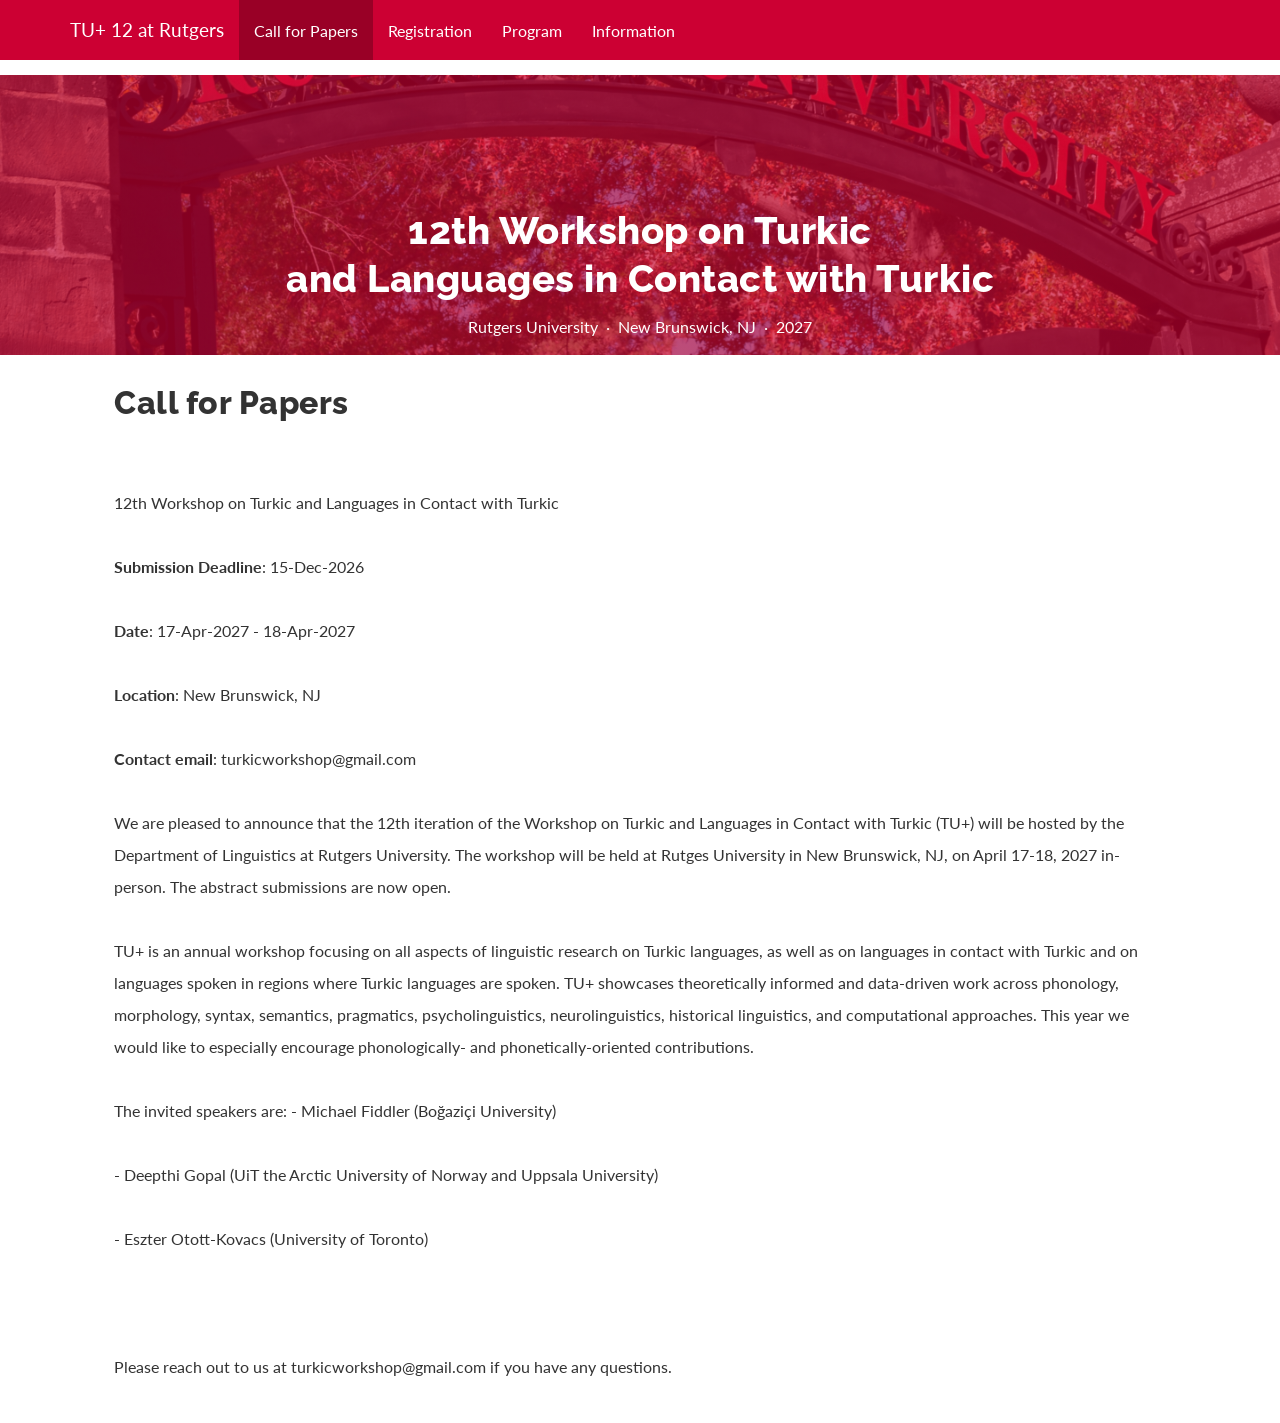
==== callforpapers.html @ c325b75a "Breaks" ====
<!DOCTYPE html>

<html>

<head>

<meta charset="utf-8" />
<meta name="generator" content="pandoc" />
<meta http-equiv="X-UA-Compatible" content="IE=EDGE" />




<title>Call for Papers</title>

<script src="site_libs/header-attrs-2.30/header-attrs.js"></script>
<script src="site_libs/jquery-3.6.0/jquery-3.6.0.min.js"></script>
<meta name="viewport" content="width=device-width, initial-scale=1" />
<link href="site_libs/bootstrap-3.3.5/css/flatly.min.css" rel="stylesheet" />
<script src="site_libs/bootstrap-3.3.5/js/bootstrap.min.js"></script>
<script src="site_libs/bootstrap-3.3.5/shim/html5shiv.min.js"></script>
<script src="site_libs/bootstrap-3.3.5/shim/respond.min.js"></script>
<style>h1 {font-size: 34px;}
       h1.title {font-size: 38px;}
       h2 {font-size: 30px;}
       h3 {font-size: 24px;}
       h4 {font-size: 18px;}
       h5 {font-size: 16px;}
       h6 {font-size: 12px;}
       code {color: inherit; background-color: rgba(0, 0, 0, 0.04);}
       pre:not([class]) { background-color: white }</style>
<script src="site_libs/navigation-1.1/tabsets.js"></script>
<link href="site_libs/highlightjs-9.12.0/default.css" rel="stylesheet" />
<script src="site_libs/highlightjs-9.12.0/highlight.js"></script>

<style type="text/css">
  code{white-space: pre-wrap;}
  span.smallcaps{font-variant: small-caps;}
  span.underline{text-decoration: underline;}
  div.column{display: inline-block; vertical-align: top; width: 50%;}
  div.hanging-indent{margin-left: 1.5em; text-indent: -1.5em;}
  ul.task-list{list-style: none;}
    </style>

<style type="text/css">code{white-space: pre;}</style>
<script type="text/javascript">
if (window.hljs) {
  hljs.configure({languages: []});
  hljs.initHighlightingOnLoad();
  if (document.readyState && document.readyState === "complete") {
    window.setTimeout(function() { hljs.initHighlighting(); }, 0);
  }
}
</script>






<link rel="stylesheet" href="style.css" type="text/css" />



<style type = "text/css">
.main-container {
  max-width: 940px;
  margin-left: auto;
  margin-right: auto;
}
img {
  max-width:100%;
}
.tabbed-pane {
  padding-top: 12px;
}
.html-widget {
  margin-bottom: 20px;
}
button.code-folding-btn:focus {
  outline: none;
}
summary {
  display: list-item;
}
details > summary > p:only-child {
  display: inline;
}
pre code {
  padding: 0;
}
</style>


<style type="text/css">
.dropdown-submenu {
  position: relative;
}
.dropdown-submenu>.dropdown-menu {
  top: 0;
  left: 100%;
  margin-top: -6px;
  margin-left: -1px;
  border-radius: 0 6px 6px 6px;
}
.dropdown-submenu:hover>.dropdown-menu {
  display: block;
}
.dropdown-submenu>a:after {
  display: block;
  content: " ";
  float: right;
  width: 0;
  height: 0;
  border-color: transparent;
  border-style: solid;
  border-width: 5px 0 5px 5px;
  border-left-color: #cccccc;
  margin-top: 5px;
  margin-right: -10px;
}
.dropdown-submenu:hover>a:after {
  border-left-color: #adb5bd;
}
.dropdown-submenu.pull-left {
  float: none;
}
.dropdown-submenu.pull-left>.dropdown-menu {
  left: -100%;
  margin-left: 10px;
  border-radius: 6px 0 6px 6px;
}
</style>

<script type="text/javascript">
// manage active state of menu based on current page
$(document).ready(function () {
  // active menu anchor
  href = window.location.pathname
  href = href.substr(href.lastIndexOf('/') + 1)
  if (href === "")
    href = "index.html";
  var menuAnchor = $('a[href="' + href + '"]');

  // mark the anchor link active (and if it's in a dropdown, also mark that active)
  var dropdown = menuAnchor.closest('li.dropdown');
  if (window.bootstrap) { // Bootstrap 4+
    menuAnchor.addClass('active');
    dropdown.find('> .dropdown-toggle').addClass('active');
  } else { // Bootstrap 3
    menuAnchor.parent().addClass('active');
    dropdown.addClass('active');
  }

  // Navbar adjustments
  var navHeight = $(".navbar").first().height() + 15;
  var style = document.createElement('style');
  var pt = "padding-top: " + navHeight + "px; ";
  var mt = "margin-top: -" + navHeight + "px; ";
  var css = "";
  // offset scroll position for anchor links (for fixed navbar)
  for (var i = 1; i <= 6; i++) {
    css += ".section h" + i + "{ " + pt + mt + "}\n";
  }
  style.innerHTML = "body {" + pt + "padding-bottom: 40px; }\n" + css;
  document.head.appendChild(style);
});
</script>

<!-- tabsets -->

<style type="text/css">
.tabset-dropdown > .nav-tabs {
  display: inline-table;
  max-height: 500px;
  min-height: 44px;
  overflow-y: auto;
  border: 1px solid #ddd;
  border-radius: 4px;
}

.tabset-dropdown > .nav-tabs > li.active:before, .tabset-dropdown > .nav-tabs.nav-tabs-open:before {
  content: "\e259";
  font-family: 'Glyphicons Halflings';
  display: inline-block;
  padding: 10px;
  border-right: 1px solid #ddd;
}

.tabset-dropdown > .nav-tabs.nav-tabs-open > li.active:before {
  content: "\e258";
  font-family: 'Glyphicons Halflings';
  border: none;
}

.tabset-dropdown > .nav-tabs > li.active {
  display: block;
}

.tabset-dropdown > .nav-tabs > li > a,
.tabset-dropdown > .nav-tabs > li > a:focus,
.tabset-dropdown > .nav-tabs > li > a:hover {
  border: none;
  display: inline-block;
  border-radius: 4px;
  background-color: transparent;
}

.tabset-dropdown > .nav-tabs.nav-tabs-open > li {
  display: block;
  float: none;
}

.tabset-dropdown > .nav-tabs > li {
  display: none;
}
</style>

<!-- code folding -->




</head>

<body>


<div class="container-fluid main-container">




<div class="navbar navbar-default  navbar-fixed-top" role="navigation">
  <div class="container">
    <div class="navbar-header">
      <button type="button" class="navbar-toggle collapsed" data-toggle="collapse" data-bs-toggle="collapse" data-target="#navbar" data-bs-target="#navbar">
        <span class="icon-bar"></span>
        <span class="icon-bar"></span>
        <span class="icon-bar"></span>
      </button>
      <a class="navbar-brand" href="index.html">TU+ 12 at Rutgers</a>
    </div>
    <div id="navbar" class="navbar-collapse collapse">
      <ul class="nav navbar-nav">
        <li>
  <a href="callforpapers.html">Call for Papers</a>
</li>
<li>
  <a href="registration.html">Registration</a>
</li>
<li>
  <a href="program.html">Program</a>
</li>
<li>
  <a href="information.html">Information</a>
</li>
      </ul>
      <ul class="nav navbar-nav navbar-right">
        
      </ul>
    </div><!--/.nav-collapse -->
  </div><!--/.container -->
</div><!--/.navbar -->
<header class="site-banner" role="banner">
  <h1>12th Workshop on Turkic<br>and Languages in Contact with Turkic</h1>
  <p>Rutgers University &nbsp;·&nbsp; New Brunswick, NJ &nbsp;·&nbsp; 2027</p>
</header>

<div id="header">



<h1 class="title toc-ignore">Call for Papers</h1>

</div>
<br></br>
12th Workshop on Turkic and Languages in Contact with Turkic
<br></br>
<b>Submission Deadline</b>: 15-Dec-2026<br></br>
<b>Date</b>: 17-Apr-2027 - 18-Apr-2027<br></br>
<b>Location</b>: New Brunswick, NJ<br></br>
<b>Contact email</b>: turkicworkshop@gmail.com<br></br>

We are pleased to announce that the 12th iteration of the Workshop on Turkic and Languages in Contact with Turkic (TU+) will be hosted by the Department of Linguistics at Rutgers University. The workshop will be held at Rutges University in New Brunswick, NJ, on April 17-18, 2027 in-person. The abstract submissions are now open.
<br></br>
TU+ is an annual workshop focusing on all aspects of linguistic research on Turkic languages, as well as on languages in contact with Turkic and on languages spoken in regions where Turkic languages are spoken. TU+ showcases theoretically informed and data-driven work across phonology, morphology, syntax, semantics, pragmatics, psycholinguistics, neurolinguistics, historical linguistics, and computational approaches. This year we would like to especially encourage phonologically- and phonetically-oriented contributions.
<br></br>
The invited speakers are:
- Michael Fiddler (Boğaziçi University)<br></br>
- Deepthi Gopal (UiT the Arctic University of Norway and Uppsala University)<br></br>
- Eszter Otott-Kovacs (University of Toronto)<br></br>
<br></br>
Please reach out to us at turkicworkshop@gmail.com if you have any questions.


</div>

<script>

// add bootstrap table styles to pandoc tables
function bootstrapStylePandocTables() {
  $('tr.odd').parent('tbody').parent('table').addClass('table table-condensed');
}
$(document).ready(function () {
  bootstrapStylePandocTables();
});


</script>

<!-- tabsets -->

<script>
$(document).ready(function () {
  window.buildTabsets("TOC");
});

$(document).ready(function () {
  $('.tabset-dropdown > .nav-tabs > li').click(function () {
    $(this).parent().toggleClass('nav-tabs-open');
  });
});
</script>

<!-- code folding -->


<!-- dynamically load mathjax for compatibility with self-contained -->
<script>
  (function () {
    var script = document.createElement("script");
    script.type = "text/javascript";
    script.src  = "https://mathjax.rstudio.com/latest/MathJax.js?config=TeX-AMS-MML_HTMLorMML";
    document.getElementsByTagName("head")[0].appendChild(script);
  })();
</script>

</body>
</html>
---- site_libs/bootstrap-3.3.5/css/flatly.min.css ----
@font-face {
  font-family: 'Lato';
  font-style: normal;
  font-weight: 400;
  src: url(fonts/Lato.ttf) format('truetype');
}
@font-face {
  font-family: 'Lato';
  font-style: normal;
  font-weight: 700;
  src: url(fonts/LatoBold.ttf) format('truetype');
}
@font-face {
  font-family: 'Lato';
  font-style: italic;
  font-weight: 400;
  src: url(fonts/LatoItalic.ttf) format('truetype');
}

/*!
 * bootswatch v3.3.6
 * Homepage: http://bootswatch.com
 * Copyright 2012-2015 Thomas Park
 * Licensed under MIT
 * Based on Bootstrap
*//*!
 * Bootstrap v3.3.6 (http://getbootstrap.com)
 * Copyright 2011-2015 Twitter, Inc.
 * Licensed under MIT (https://github.com/twbs/bootstrap/blob/master/LICENSE)
 *//*! normalize.css v3.0.3 | MIT License | github.com/necolas/normalize.css */html{font-family:sans-serif;-ms-text-size-adjust:100%;-webkit-text-size-adjust:100%}body{margin:0}article,aside,details,figcaption,figure,footer,header,hgroup,main,menu,nav,section,summary{display:block}audio,canvas,progress,video{display:inline-block;vertical-align:baseline}audio:not([controls]){display:none;height:0}[hidden],template{display:none}a{background-color:transparent}a:active,a:hover{outline:0}abbr[title]{border-bottom:1px dotted}b,strong{font-weight:bold}dfn{font-style:italic}h1{font-size:2em;margin:0.67em 0}mark{background:#ff0;color:#000}small{font-size:80%}sub,sup{font-size:75%;line-height:0;position:relative;vertical-align:baseline}sup{top:-0.5em}sub{bottom:-0.25em}img{border:0}svg:not(:root){overflow:hidden}figure{margin:1em 40px}hr{-webkit-box-sizing:content-box;-moz-box-sizing:content-box;box-sizing:content-box;height:0}pre{overflow:auto}code,kbd,pre,samp{font-family:monospace, monospace;font-size:1em}button,input,optgroup,select,textarea{color:inherit;font:inherit;margin:0}button{overflow:visible}button,select{text-transform:none}button,html input[type="button"],input[type="reset"],input[type="submit"]{-webkit-appearance:button;cursor:pointer}button[disabled],html input[disabled]{cursor:default}button::-moz-focus-inner,input::-moz-focus-inner{border:0;padding:0}input{line-height:normal}input[type="checkbox"],input[type="radio"]{-webkit-box-sizing:border-box;-moz-box-sizing:border-box;box-sizing:border-box;padding:0}input[type="number"]::-webkit-inner-spin-button,input[type="number"]::-webkit-outer-spin-button{height:auto}input[type="search"]{-webkit-appearance:textfield;-webkit-box-sizing:content-box;-moz-box-sizing:content-box;box-sizing:content-box}input[type="search"]::-webkit-search-cancel-button,input[type="search"]::-webkit-search-decoration{-webkit-appearance:none}fieldset{border:1px solid #c0c0c0;margin:0 2px;padding:0.35em 0.625em 0.75em}legend{border:0;padding:0}textarea{overflow:auto}optgroup{font-weight:bold}table{border-collapse:collapse;border-spacing:0}td,th{padding:0}/*! Source: https://github.com/h5bp/html5-boilerplate/blob/master/src/css/main.css */@media print{*,*:before,*:after{background:transparent !important;color:#000 !important;-webkit-box-shadow:none !important;box-shadow:none !important;text-shadow:none !important}a,a:visited{text-decoration:underline}a[href]:after{content:" (" attr(href) ")"}abbr[title]:after{content:" (" attr(title) ")"}a[href^="#"]:after,a[href^="javascript:"]:after{content:""}pre,blockquote{border:1px solid #999;page-break-inside:avoid}thead{display:table-header-group}tr,img{page-break-inside:avoid}img{max-width:100% !important}p,h2,h3{orphans:3;widows:3}h2,h3{page-break-after:avoid}.navbar{display:none}.btn>.caret,.dropup>.btn>.caret{border-top-color:#000 !important}.label{border:1px solid #000}.table{border-collapse:collapse !important}.table td,.table th{background-color:#fff !important}.table-bordered th,.table-bordered td{border:1px solid #ddd !important}}@font-face{font-family:'Glyphicons Halflings';src:url('../fonts/glyphicons-halflings-regular.eot');src:url('../fonts/glyphicons-halflings-regular.eot?#iefix') format('embedded-opentype'),url('../fonts/glyphicons-halflings-regular.woff') format('woff'),url('../fonts/glyphicons-halflings-regular.ttf') format('truetype'),url('../fonts/glyphicons-halflings-regular.svg#glyphicons_halflingsregular') format('svg')}.glyphicon{position:relative;top:1px;display:inline-block;font-family:'Glyphicons Halflings';font-style:normal;font-weight:normal;line-height:1;-webkit-font-smoothing:antialiased;-moz-osx-font-smoothing:grayscale}.glyphicon-asterisk:before{content:"\002a"}.glyphicon-plus:before{content:"\002b"}.glyphicon-euro:before,.glyphicon-eur:before{content:"\20ac"}.glyphicon-minus:before{content:"\2212"}.glyphicon-cloud:before{content:"\2601"}.glyphicon-envelope:before{content:"\2709"}.glyphicon-pencil:before{content:"\270f"}.glyphicon-glass:before{content:"\e001"}.glyphicon-music:before{content:"\e002"}.glyphicon-search:before{content:"\e003"}.glyphicon-heart:before{content:"\e005"}.glyphicon-star:before{content:"\e006"}.glyphicon-star-empty:before{content:"\e007"}.glyphicon-user:before{content:"\e008"}.glyphicon-film:before{content:"\e009"}.glyphicon-th-large:before{content:"\e010"}.glyphicon-th:before{content:"\e011"}.glyphicon-th-list:before{content:"\e012"}.glyphicon-ok:before{content:"\e013"}.glyphicon-remove:before{content:"\e014"}.glyphicon-zoom-in:before{content:"\e015"}.glyphicon-zoom-out:before{content:"\e016"}.glyphicon-off:before{content:"\e017"}.glyphicon-signal:before{content:"\e018"}.glyphicon-cog:before{content:"\e019"}.glyphicon-trash:before{content:"\e020"}.glyphicon-home:before{content:"\e021"}.glyphicon-file:before{content:"\e022"}.glyphicon-time:before{content:"\e023"}.glyphicon-road:before{content:"\e024"}.glyphicon-download-alt:before{content:"\e025"}.glyphicon-download:before{content:"\e026"}.glyphicon-upload:before{content:"\e027"}.glyphicon-inbox:before{content:"\e028"}.glyphicon-play-circle:before{content:"\e029"}.glyphicon-repeat:before{content:"\e030"}.glyphicon-refresh:before{content:"\e031"}.glyphicon-list-alt:before{content:"\e032"}.glyphicon-lock:before{content:"\e033"}.glyphicon-flag:before{content:"\e034"}.glyphicon-headphones:before{content:"\e035"}.glyphicon-volume-off:before{content:"\e036"}.glyphicon-volume-down:before{content:"\e037"}.glyphicon-volume-up:before{content:"\e038"}.glyphicon-qrcode:before{content:"\e039"}.glyphicon-barcode:before{content:"\e040"}.glyphicon-tag:before{content:"\e041"}.glyphicon-tags:before{content:"\e042"}.glyphicon-book:before{content:"\e043"}.glyphicon-bookmark:before{content:"\e044"}.glyphicon-print:before{content:"\e045"}.glyphicon-camera:before{content:"\e046"}.glyphicon-font:before{content:"\e047"}.glyphicon-bold:before{content:"\e048"}.glyphicon-italic:before{content:"\e049"}.glyphicon-text-height:before{content:"\e050"}.glyphicon-text-width:before{content:"\e051"}.glyphicon-align-left:before{content:"\e052"}.glyphicon-align-center:before{content:"\e053"}.glyphicon-align-right:before{content:"\e054"}.glyphicon-align-justify:before{content:"\e055"}.glyphicon-list:before{content:"\e056"}.glyphicon-indent-left:before{content:"\e057"}.glyphicon-indent-right:before{content:"\e058"}.glyphicon-facetime-video:before{content:"\e059"}.glyphicon-picture:before{content:"\e060"}.glyphicon-map-marker:before{content:"\e062"}.glyphicon-adjust:before{content:"\e063"}.glyphicon-tint:before{content:"\e064"}.glyphicon-edit:before{content:"\e065"}.glyphicon-share:before{content:"\e066"}.glyphicon-check:before{content:"\e067"}.glyphicon-move:before{content:"\e068"}.glyphicon-step-backward:before{content:"\e069"}.glyphicon-fast-backward:before{content:"\e070"}.glyphicon-backward:before{content:"\e071"}.glyphicon-play:before{content:"\e072"}.glyphicon-pause:before{content:"\e073"}.glyphicon-stop:before{content:"\e074"}.glyphicon-forward:before{content:"\e075"}.glyphicon-fast-forward:before{content:"\e076"}.glyphicon-step-forward:before{content:"\e077"}.glyphicon-eject:before{content:"\e078"}.glyphicon-chevron-left:before{content:"\e079"}.glyphicon-chevron-right:before{content:"\e080"}.glyphicon-plus-sign:before{content:"\e081"}.glyphicon-minus-sign:before{content:"\e082"}.glyphicon-remove-sign:before{content:"\e083"}.glyphicon-ok-sign:before{content:"\e084"}.glyphicon-question-sign:before{content:"\e085"}.glyphicon-info-sign:before{content:"\e086"}.glyphicon-screenshot:before{content:"\e087"}.glyphicon-remove-circle:before{content:"\e088"}.glyphicon-ok-circle:before{content:"\e089"}.glyphicon-ban-circle:before{content:"\e090"}.glyphicon-arrow-left:before{content:"\e091"}.glyphicon-arrow-right:before{content:"\e092"}.glyphicon-arrow-up:before{content:"\e093"}.glyphicon-arrow-down:before{content:"\e094"}.glyphicon-share-alt:before{content:"\e095"}.glyphicon-resize-full:before{content:"\e096"}.glyphicon-resize-small:before{content:"\e097"}.glyphicon-exclamation-sign:before{content:"\e101"}.glyphicon-gift:before{content:"\e102"}.glyphicon-leaf:before{content:"\e103"}.glyphicon-fire:before{content:"\e104"}.glyphicon-eye-open:before{content:"\e105"}.glyphicon-eye-close:before{content:"\e106"}.glyphicon-warning-sign:before{content:"\e107"}.glyphicon-plane:before{content:"\e108"}.glyphicon-calendar:before{content:"\e109"}.glyphicon-random:before{content:"\e110"}.glyphicon-comment:before{content:"\e111"}.glyphicon-magnet:before{content:"\e112"}.glyphicon-chevron-up:before{content:"\e113"}.glyphicon-chevron-down:before{content:"\e114"}.glyphicon-retweet:before{content:"\e115"}.glyphicon-shopping-cart:before{content:"\e116"}.glyphicon-folder-close:before{content:"\e117"}.glyphicon-folder-open:before{content:"\e118"}.glyphicon-resize-vertical:before{content:"\e119"}.glyphicon-resize-horizontal:before{content:"\e120"}.glyphicon-hdd:before{content:"\e121"}.glyphicon-bullhorn:before{content:"\e122"}.glyphicon-bell:before{content:"\e123"}.glyphicon-certificate:before{content:"\e124"}.glyphicon-thumbs-up:before{content:"\e125"}.glyphicon-thumbs-down:before{content:"\e126"}.glyphicon-hand-right:before{content:"\e127"}.glyphicon-hand-left:before{content:"\e128"}.glyphicon-hand-up:before{content:"\e129"}.glyphicon-hand-down:before{content:"\e130"}.glyphicon-circle-arrow-right:before{content:"\e131"}.glyphicon-circle-arrow-left:before{content:"\e132"}.glyphicon-circle-arrow-up:before{content:"\e133"}.glyphicon-circle-arrow-down:before{content:"\e134"}.glyphicon-globe:before{content:"\e135"}.glyphicon-wrench:before{content:"\e136"}.glyphicon-tasks:before{content:"\e137"}.glyphicon-filter:before{content:"\e138"}.glyphicon-briefcase:before{content:"\e139"}.glyphicon-fullscreen:before{content:"\e140"}.glyphicon-dashboard:before{content:"\e141"}.glyphicon-paperclip:before{content:"\e142"}.glyphicon-heart-empty:before{content:"\e143"}.glyphicon-link:before{content:"\e144"}.glyphicon-phone:before{content:"\e145"}.glyphicon-pushpin:before{content:"\e146"}.glyphicon-usd:before{content:"\e148"}.glyphicon-gbp:before{content:"\e149"}.glyphicon-sort:before{content:"\e150"}.glyphicon-sort-by-alphabet:before{content:"\e151"}.glyphicon-sort-by-alphabet-alt:before{content:"\e152"}.glyphicon-sort-by-order:before{content:"\e153"}.glyphicon-sort-by-order-alt:before{content:"\e154"}.glyphicon-sort-by-attributes:before{content:"\e155"}.glyphicon-sort-by-attributes-alt:before{content:"\e156"}.glyphicon-unchecked:before{content:"\e157"}.glyphicon-expand:before{content:"\e158"}.glyphicon-collapse-down:before{content:"\e159"}.glyphicon-collapse-up:before{content:"\e160"}.glyphicon-log-in:before{content:"\e161"}.glyphicon-flash:before{content:"\e162"}.glyphicon-log-out:before{content:"\e163"}.glyphicon-new-window:before{content:"\e164"}.glyphicon-record:before{content:"\e165"}.glyphicon-save:before{content:"\e166"}.glyphicon-open:before{content:"\e167"}.glyphicon-saved:before{content:"\e168"}.glyphicon-import:before{content:"\e169"}.glyphicon-export:before{content:"\e170"}.glyphicon-send:before{content:"\e171"}.glyphicon-floppy-disk:before{content:"\e172"}.glyphicon-floppy-saved:before{content:"\e173"}.glyphicon-floppy-remove:before{content:"\e174"}.glyphicon-floppy-save:before{content:"\e175"}.glyphicon-floppy-open:before{content:"\e176"}.glyphicon-credit-card:before{content:"\e177"}.glyphicon-transfer:before{content:"\e178"}.glyphicon-cutlery:before{content:"\e179"}.glyphicon-header:before{content:"\e180"}.glyphicon-compressed:before{content:"\e181"}.glyphicon-earphone:before{content:"\e182"}.glyphicon-phone-alt:before{content:"\e183"}.glyphicon-tower:before{content:"\e184"}.glyphicon-stats:before{content:"\e185"}.glyphicon-sd-video:before{content:"\e186"}.glyphicon-hd-video:before{content:"\e187"}.glyphicon-subtitles:before{content:"\e188"}.glyphicon-sound-stereo:before{content:"\e189"}.glyphicon-sound-dolby:before{content:"\e190"}.glyphicon-sound-5-1:before{content:"\e191"}.glyphicon-sound-6-1:before{content:"\e192"}.glyphicon-sound-7-1:before{content:"\e193"}.glyphicon-copyright-mark:before{content:"\e194"}.glyphicon-registration-mark:before{content:"\e195"}.glyphicon-cloud-download:before{content:"\e197"}.glyphicon-cloud-upload:before{content:"\e198"}.glyphicon-tree-conifer:before{content:"\e199"}.glyphicon-tree-deciduous:before{content:"\e200"}.glyphicon-cd:before{content:"\e201"}.glyphicon-save-file:before{content:"\e202"}.glyphicon-open-file:before{content:"\e203"}.glyphicon-level-up:before{content:"\e204"}.glyphicon-copy:before{content:"\e205"}.glyphicon-paste:before{content:"\e206"}.glyphicon-alert:before{content:"\e209"}.glyphicon-equalizer:before{content:"\e210"}.glyphicon-king:before{content:"\e211"}.glyphicon-queen:before{content:"\e212"}.glyphicon-pawn:before{content:"\e213"}.glyphicon-bishop:before{content:"\e214"}.glyphicon-knight:before{content:"\e215"}.glyphicon-baby-formula:before{content:"\e216"}.glyphicon-tent:before{content:"\26fa"}.glyphicon-blackboard:before{content:"\e218"}.glyphicon-bed:before{content:"\e219"}.glyphicon-apple:before{content:"\f8ff"}.glyphicon-erase:before{content:"\e221"}.glyphicon-hourglass:before{content:"\231b"}.glyphicon-lamp:before{content:"\e223"}.glyphicon-duplicate:before{content:"\e224"}.glyphicon-piggy-bank:before{content:"\e225"}.glyphicon-scissors:before{content:"\e226"}.glyphicon-bitcoin:before{content:"\e227"}.glyphicon-btc:before{content:"\e227"}.glyphicon-xbt:before{content:"\e227"}.glyphicon-yen:before{content:"\00a5"}.glyphicon-jpy:before{content:"\00a5"}.glyphicon-ruble:before{content:"\20bd"}.glyphicon-rub:before{content:"\20bd"}.glyphicon-scale:before{content:"\e230"}.glyphicon-ice-lolly:before{content:"\e231"}.glyphicon-ice-lolly-tasted:before{content:"\e232"}.glyphicon-education:before{content:"\e233"}.glyphicon-option-horizontal:before{content:"\e234"}.glyphicon-option-vertical:before{content:"\e235"}.glyphicon-menu-hamburger:before{content:"\e236"}.glyphicon-modal-window:before{content:"\e237"}.glyphicon-oil:before{content:"\e238"}.glyphicon-grain:before{content:"\e239"}.glyphicon-sunglasses:before{content:"\e240"}.glyphicon-text-size:before{content:"\e241"}.glyphicon-text-color:before{content:"\e242"}.glyphicon-text-background:before{content:"\e243"}.glyphicon-object-align-top:before{content:"\e244"}.glyphicon-object-align-bottom:before{content:"\e245"}.glyphicon-object-align-horizontal:before{content:"\e246"}.glyphicon-object-align-left:before{content:"\e247"}.glyphicon-object-align-vertical:before{content:"\e248"}.glyphicon-object-align-right:before{content:"\e249"}.glyphicon-triangle-right:before{content:"\e250"}.glyphicon-triangle-left:before{content:"\e251"}.glyphicon-triangle-bottom:before{content:"\e252"}.glyphicon-triangle-top:before{content:"\e253"}.glyphicon-console:before{content:"\e254"}.glyphicon-superscript:before{content:"\e255"}.glyphicon-subscript:before{content:"\e256"}.glyphicon-menu-left:before{content:"\e257"}.glyphicon-menu-right:before{content:"\e258"}.glyphicon-menu-down:before{content:"\e259"}.glyphicon-menu-up:before{content:"\e260"}*{-webkit-box-sizing:border-box;-moz-box-sizing:border-box;box-sizing:border-box}*:before,*:after{-webkit-box-sizing:border-box;-moz-box-sizing:border-box;box-sizing:border-box}html{font-size:10px;-webkit-tap-highlight-color:rgba(0,0,0,0)}body{font-family:"Lato","Helvetica Neue",Helvetica,Arial,sans-serif;font-size:15px;line-height:1.42857143;color:#2c3e50;background-color:#ffffff}input,button,select,textarea{font-family:inherit;font-size:inherit;line-height:inherit}a{color:#18bc9c;text-decoration:none}a:hover,a:focus{color:#18bc9c;text-decoration:underline}a:focus{outline:thin dotted;outline:5px auto -webkit-focus-ring-color;outline-offset:-2px}figure{margin:0}img{vertical-align:middle}.img-responsive,.thumbnail>img,.thumbnail a>img,.carousel-inner>.item>img,.carousel-inner>.item>a>img{display:block;max-width:100%;height:auto}.img-rounded{border-radius:6px}.img-thumbnail{padding:4px;line-height:1.42857143;background-color:#ffffff;border:1px solid #ecf0f1;border-radius:4px;-webkit-transition:all .2s ease-in-out;-o-transition:all .2s ease-in-out;transition:all .2s ease-in-out;display:inline-block;max-width:100%;height:auto}.img-circle{border-radius:50%}hr{margin-top:21px;margin-bottom:21px;border:0;border-top:1px solid #ecf0f1}.sr-only{position:absolute;width:1px;height:1px;margin:-1px;padding:0;overflow:hidden;clip:rect(0, 0, 0, 0);border:0}.sr-only-focusable:active,.sr-only-focusable:focus{position:static;width:auto;height:auto;margin:0;overflow:visible;clip:auto}[role="button"]{cursor:pointer}h1,h2,h3,h4,h5,h6,.h1,.h2,.h3,.h4,.h5,.h6{font-family:"Lato","Helvetica Neue",Helvetica,Arial,sans-serif;font-weight:400;line-height:1.1;color:inherit}h1 small,h2 small,h3 small,h4 small,h5 small,h6 small,.h1 small,.h2 small,.h3 small,.h4 small,.h5 small,.h6 small,h1 .small,h2 .small,h3 .small,h4 .small,h5 .small,h6 .small,.h1 .small,.h2 .small,.h3 .small,.h4 .small,.h5 .small,.h6 .small{font-weight:normal;line-height:1;color:#b4bcc2}h1,.h1,h2,.h2,h3,.h3{margin-top:21px;margin-bottom:10.5px}h1 small,.h1 small,h2 small,.h2 small,h3 small,.h3 small,h1 .small,.h1 .small,h2 .small,.h2 .small,h3 .small,.h3 .small{font-size:65%}h4,.h4,h5,.h5,h6,.h6{margin-top:10.5px;margin-bottom:10.5px}h4 small,.h4 small,h5 small,.h5 small,h6 small,.h6 small,h4 .small,.h4 .small,h5 .small,.h5 .small,h6 .small,.h6 .small{font-size:75%}h1,.h1{font-size:39px}h2,.h2{font-size:32px}h3,.h3{font-size:26px}h4,.h4{font-size:19px}h5,.h5{font-size:15px}h6,.h6{font-size:13px}p{margin:0 0 10.5px}.lead{margin-bottom:21px;font-size:17px;font-weight:300;line-height:1.4}@media (min-width:768px){.lead{font-size:22.5px}}small,.small{font-size:86%}mark,.mark{background-color:#f39c12;padding:.2em}.text-left{text-align:left}.text-right{text-align:right}.text-center{text-align:center}.text-justify{text-align:justify}.text-nowrap{white-space:nowrap}.text-lowercase{text-transform:lowercase}.text-uppercase{text-transform:uppercase}.text-capitalize{text-transform:capitalize}.text-muted{color:#b4bcc2}.text-primary{color:#2c3e50}a.text-primary:hover,a.text-primary:focus{color:#1a242f}.text-success{color:#ffffff}a.text-success:hover,a.text-success:focus{color:#e6e6e6}.text-info{color:#ffffff}a.text-info:hover,a.text-info:focus{color:#e6e6e6}.text-warning{color:#ffffff}a.text-warning:hover,a.text-warning:focus{color:#e6e6e6}.text-danger{color:#ffffff}a.text-danger:hover,a.text-danger:focus{color:#e6e6e6}.bg-primary{color:#fff;background-color:#2c3e50}a.bg-primary:hover,a.bg-primary:focus{background-color:#1a242f}.bg-success{background-color:#18bc9c}a.bg-success:hover,a.bg-success:focus{background-color:#128f76}.bg-info{background-color:#3498db}a.bg-info:hover,a.bg-info:focus{background-color:#217dbb}.bg-warning{background-color:#f39c12}a.bg-warning:hover,a.bg-warning:focus{background-color:#c87f0a}.bg-danger{background-color:#e74c3c}a.bg-danger:hover,a.bg-danger:focus{background-color:#d62c1a}.page-header{padding-bottom:9.5px;margin:42px 0 21px;border-bottom:1px solid transparent}ul,ol{margin-top:0;margin-bottom:10.5px}ul ul,ol ul,ul ol,ol ol{margin-bottom:0}.list-unstyled{padding-left:0;list-style:none}.list-inline{padding-left:0;list-style:none;margin-left:-5px}.list-inline>li{display:inline-block;padding-left:5px;padding-right:5px}dl{margin-top:0;margin-bottom:21px}dt,dd{line-height:1.42857143}dt{font-weight:bold}dd{margin-left:0}@media (min-width:768px){.dl-horizontal dt{float:left;width:160px;clear:left;text-align:right;overflow:hidden;text-overflow:ellipsis;white-space:nowrap}.dl-horizontal dd{margin-left:180px}}abbr[title],abbr[data-original-title]{cursor:help;border-bottom:1px dotted #b4bcc2}.initialism{font-size:90%;text-transform:uppercase}blockquote{padding:10.5px 21px;margin:0 0 21px;font-size:18.75px;border-left:5px solid #ecf0f1}blockquote p:last-child,blockquote ul:last-child,blockquote ol:last-child{margin-bottom:0}blockquote footer,blockquote small,blockquote .small{display:block;font-size:80%;line-height:1.42857143;color:#b4bcc2}blockquote footer:before,blockquote small:before,blockquote .small:before{content:'\2014 \00A0'}.blockquote-reverse,blockquote.pull-right{padding-right:15px;padding-left:0;border-right:5px solid #ecf0f1;border-left:0;text-align:right}.blockquote-reverse footer:before,blockquote.pull-right footer:before,.blockquote-reverse small:before,blockquote.pull-right small:before,.blockquote-reverse .small:before,blockquote.pull-right .small:before{content:''}.blockquote-reverse footer:after,blockquote.pull-right footer:after,.blockquote-reverse small:after,blockquote.pull-right small:after,.blockquote-reverse .small:after,blockquote.pull-right .small:after{content:'\00A0 \2014'}address{margin-bottom:21px;font-style:normal;line-height:1.42857143}code,kbd,pre,samp{font-family:monospace}code{padding:2px 4px;font-size:90%;color:#c7254e;background-color:#f9f2f4;border-radius:4px}kbd{padding:2px 4px;font-size:90%;color:#ffffff;background-color:#333333;border-radius:3px;-webkit-box-shadow:inset 0 -1px 0 rgba(0,0,0,0.25);box-shadow:inset 0 -1px 0 rgba(0,0,0,0.25)}kbd kbd{padding:0;font-size:100%;font-weight:bold;-webkit-box-shadow:none;box-shadow:none}pre{display:block;padding:10px;margin:0 0 10.5px;font-size:14px;line-height:1.42857143;word-break:break-all;word-wrap:break-word;color:#7b8a8b;background-color:#ecf0f1;border:1px solid #cccccc;border-radius:4px}pre code{padding:0;font-size:inherit;color:inherit;white-space:pre-wrap;background-color:transparent;border-radius:0}.pre-scrollable{max-height:340px;overflow-y:scroll}.container{margin-right:auto;margin-left:auto;padding-left:15px;padding-right:15px}@media (min-width:768px){.container{width:750px}}@media (min-width:992px){.container{width:970px}}@media (min-width:1200px){.container{width:1170px}}.container-fluid{margin-right:auto;margin-left:auto;padding-left:15px;padding-right:15px}.row{margin-left:-15px;margin-right:-15px}.col-xs-1,.col-sm-1,.col-md-1,.col-lg-1,.col-xs-2,.col-sm-2,.col-md-2,.col-lg-2,.col-xs-3,.col-sm-3,.col-md-3,.col-lg-3,.col-xs-4,.col-sm-4,.col-md-4,.col-lg-4,.col-xs-5,.col-sm-5,.col-md-5,.col-lg-5,.col-xs-6,.col-sm-6,.col-md-6,.col-lg-6,.col-xs-7,.col-sm-7,.col-md-7,.col-lg-7,.col-xs-8,.col-sm-8,.col-md-8,.col-lg-8,.col-xs-9,.col-sm-9,.col-md-9,.col-lg-9,.col-xs-10,.col-sm-10,.col-md-10,.col-lg-10,.col-xs-11,.col-sm-11,.col-md-11,.col-lg-11,.col-xs-12,.col-sm-12,.col-md-12,.col-lg-12{position:relative;min-height:1px;padding-left:15px;padding-right:15px}.col-xs-1,.col-xs-2,.col-xs-3,.col-xs-4,.col-xs-5,.col-xs-6,.col-xs-7,.col-xs-8,.col-xs-9,.col-xs-10,.col-xs-11,.col-xs-12{float:left}.col-xs-12{width:100%}.col-xs-11{width:91.66666667%}.col-xs-10{width:83.33333333%}.col-xs-9{width:75%}.col-xs-8{width:66.66666667%}.col-xs-7{width:58.33333333%}.col-xs-6{width:50%}.col-xs-5{width:41.66666667%}.col-xs-4{width:33.33333333%}.col-xs-3{width:25%}.col-xs-2{width:16.66666667%}.col-xs-1{width:8.33333333%}.col-xs-pull-12{right:100%}.col-xs-pull-11{right:91.66666667%}.col-xs-pull-10{right:83.33333333%}.col-xs-pull-9{right:75%}.col-xs-pull-8{right:66.66666667%}.col-xs-pull-7{right:58.33333333%}.col-xs-pull-6{right:50%}.col-xs-pull-5{right:41.66666667%}.col-xs-pull-4{right:33.33333333%}.col-xs-pull-3{right:25%}.col-xs-pull-2{right:16.66666667%}.col-xs-pull-1{right:8.33333333%}.col-xs-pull-0{right:auto}.col-xs-push-12{left:100%}.col-xs-push-11{left:91.66666667%}.col-xs-push-10{left:83.33333333%}.col-xs-push-9{left:75%}.col-xs-push-8{left:66.66666667%}.col-xs-push-7{left:58.33333333%}.col-xs-push-6{left:50%}.col-xs-push-5{left:41.66666667%}.col-xs-push-4{left:33.33333333%}.col-xs-push-3{left:25%}.col-xs-push-2{left:16.66666667%}.col-xs-push-1{left:8.33333333%}.col-xs-push-0{left:auto}.col-xs-offset-12{margin-left:100%}.col-xs-offset-11{margin-left:91.66666667%}.col-xs-offset-10{margin-left:83.33333333%}.col-xs-offset-9{margin-left:75%}.col-xs-offset-8{margin-left:66.66666667%}.col-xs-offset-7{margin-left:58.33333333%}.col-xs-offset-6{margin-left:50%}.col-xs-offset-5{margin-left:41.66666667%}.col-xs-offset-4{margin-left:33.33333333%}.col-xs-offset-3{margin-left:25%}.col-xs-offset-2{margin-left:16.66666667%}.col-xs-offset-1{margin-left:8.33333333%}.col-xs-offset-0{margin-left:0%}@media (min-width:768px){.col-sm-1,.col-sm-2,.col-sm-3,.col-sm-4,.col-sm-5,.col-sm-6,.col-sm-7,.col-sm-8,.col-sm-9,.col-sm-10,.col-sm-11,.col-sm-12{float:left}.col-sm-12{width:100%}.col-sm-11{width:91.66666667%}.col-sm-10{width:83.33333333%}.col-sm-9{width:75%}.col-sm-8{width:66.66666667%}.col-sm-7{width:58.33333333%}.col-sm-6{width:50%}.col-sm-5{width:41.66666667%}.col-sm-4{width:33.33333333%}.col-sm-3{width:25%}.col-sm-2{width:16.66666667%}.col-sm-1{width:8.33333333%}.col-sm-pull-12{right:100%}.col-sm-pull-11{right:91.66666667%}.col-sm-pull-10{right:83.33333333%}.col-sm-pull-9{right:75%}.col-sm-pull-8{right:66.66666667%}.col-sm-pull-7{right:58.33333333%}.col-sm-pull-6{right:50%}.col-sm-pull-5{right:41.66666667%}.col-sm-pull-4{right:33.33333333%}.col-sm-pull-3{right:25%}.col-sm-pull-2{right:16.66666667%}.col-sm-pull-1{right:8.33333333%}.col-sm-pull-0{right:auto}.col-sm-push-12{left:100%}.col-sm-push-11{left:91.66666667%}.col-sm-push-10{left:83.33333333%}.col-sm-push-9{left:75%}.col-sm-push-8{left:66.66666667%}.col-sm-push-7{left:58.33333333%}.col-sm-push-6{left:50%}.col-sm-push-5{left:41.66666667%}.col-sm-push-4{left:33.33333333%}.col-sm-push-3{left:25%}.col-sm-push-2{left:16.66666667%}.col-sm-push-1{left:8.33333333%}.col-sm-push-0{left:auto}.col-sm-offset-12{margin-left:100%}.col-sm-offset-11{margin-left:91.66666667%}.col-sm-offset-10{margin-left:83.33333333%}.col-sm-offset-9{margin-left:75%}.col-sm-offset-8{margin-left:66.66666667%}.col-sm-offset-7{margin-left:58.33333333%}.col-sm-offset-6{margin-left:50%}.col-sm-offset-5{margin-left:41.66666667%}.col-sm-offset-4{margin-left:33.33333333%}.col-sm-offset-3{margin-left:25%}.col-sm-offset-2{margin-left:16.66666667%}.col-sm-offset-1{margin-left:8.33333333%}.col-sm-offset-0{margin-left:0%}}@media (min-width:992px){.col-md-1,.col-md-2,.col-md-3,.col-md-4,.col-md-5,.col-md-6,.col-md-7,.col-md-8,.col-md-9,.col-md-10,.col-md-11,.col-md-12{float:left}.col-md-12{width:100%}.col-md-11{width:91.66666667%}.col-md-10{width:83.33333333%}.col-md-9{width:75%}.col-md-8{width:66.66666667%}.col-md-7{width:58.33333333%}.col-md-6{width:50%}.col-md-5{width:41.66666667%}.col-md-4{width:33.33333333%}.col-md-3{width:25%}.col-md-2{width:16.66666667%}.col-md-1{width:8.33333333%}.col-md-pull-12{right:100%}.col-md-pull-11{right:91.66666667%}.col-md-pull-10{right:83.33333333%}.col-md-pull-9{right:75%}.col-md-pull-8{right:66.66666667%}.col-md-pull-7{right:58.33333333%}.col-md-pull-6{right:50%}.col-md-pull-5{right:41.66666667%}.col-md-pull-4{right:33.33333333%}.col-md-pull-3{right:25%}.col-md-pull-2{right:16.66666667%}.col-md-pull-1{right:8.33333333%}.col-md-pull-0{right:auto}.col-md-push-12{left:100%}.col-md-push-11{left:91.66666667%}.col-md-push-10{left:83.33333333%}.col-md-push-9{left:75%}.col-md-push-8{left:66.66666667%}.col-md-push-7{left:58.33333333%}.col-md-push-6{left:50%}.col-md-push-5{left:41.66666667%}.col-md-push-4{left:33.33333333%}.col-md-push-3{left:25%}.col-md-push-2{left:16.66666667%}.col-md-push-1{left:8.33333333%}.col-md-push-0{left:auto}.col-md-offset-12{margin-left:100%}.col-md-offset-11{margin-left:91.66666667%}.col-md-offset-10{margin-left:83.33333333%}.col-md-offset-9{margin-left:75%}.col-md-offset-8{margin-left:66.66666667%}.col-md-offset-7{margin-left:58.33333333%}.col-md-offset-6{margin-left:50%}.col-md-offset-5{margin-left:41.66666667%}.col-md-offset-4{margin-left:33.33333333%}.col-md-offset-3{margin-left:25%}.col-md-offset-2{margin-left:16.66666667%}.col-md-offset-1{margin-left:8.33333333%}.col-md-offset-0{margin-left:0%}}@media (min-width:1200px){.col-lg-1,.col-lg-2,.col-lg-3,.col-lg-4,.col-lg-5,.col-lg-6,.col-lg-7,.col-lg-8,.col-lg-9,.col-lg-10,.col-lg-11,.col-lg-12{float:left}.col-lg-12{width:100%}.col-lg-11{width:91.66666667%}.col-lg-10{width:83.33333333%}.col-lg-9{width:75%}.col-lg-8{width:66.66666667%}.col-lg-7{width:58.33333333%}.col-lg-6{width:50%}.col-lg-5{width:41.66666667%}.col-lg-4{width:33.33333333%}.col-lg-3{width:25%}.col-lg-2{width:16.66666667%}.col-lg-1{width:8.33333333%}.col-lg-pull-12{right:100%}.col-lg-pull-11{right:91.66666667%}.col-lg-pull-10{right:83.33333333%}.col-lg-pull-9{right:75%}.col-lg-pull-8{right:66.66666667%}.col-lg-pull-7{right:58.33333333%}.col-lg-pull-6{right:50%}.col-lg-pull-5{right:41.66666667%}.col-lg-pull-4{right:33.33333333%}.col-lg-pull-3{right:25%}.col-lg-pull-2{right:16.66666667%}.col-lg-pull-1{right:8.33333333%}.col-lg-pull-0{right:auto}.col-lg-push-12{left:100%}.col-lg-push-11{left:91.66666667%}.col-lg-push-10{left:83.33333333%}.col-lg-push-9{left:75%}.col-lg-push-8{left:66.66666667%}.col-lg-push-7{left:58.33333333%}.col-lg-push-6{left:50%}.col-lg-push-5{left:41.66666667%}.col-lg-push-4{left:33.33333333%}.col-lg-push-3{left:25%}.col-lg-push-2{left:16.66666667%}.col-lg-push-1{left:8.33333333%}.col-lg-push-0{left:auto}.col-lg-offset-12{margin-left:100%}.col-lg-offset-11{margin-left:91.66666667%}.col-lg-offset-10{margin-left:83.33333333%}.col-lg-offset-9{margin-left:75%}.col-lg-offset-8{margin-left:66.66666667%}.col-lg-offset-7{margin-left:58.33333333%}.col-lg-offset-6{margin-left:50%}.col-lg-offset-5{margin-left:41.66666667%}.col-lg-offset-4{margin-left:33.33333333%}.col-lg-offset-3{margin-left:25%}.col-lg-offset-2{margin-left:16.66666667%}.col-lg-offset-1{margin-left:8.33333333%}.col-lg-offset-0{margin-left:0%}}table{background-color:transparent}caption{padding-top:8px;padding-bottom:8px;color:#b4bcc2;text-align:left}th{}.table{width:100%;max-width:100%;margin-bottom:21px}.table>thead>tr>th,.table>tbody>tr>th,.table>tfoot>tr>th,.table>thead>tr>td,.table>tbody>tr>td,.table>tfoot>tr>td{padding:8px;line-height:1.42857143;vertical-align:top;border-top:1px solid #ecf0f1}.table>thead>tr>th{vertical-align:bottom;border-bottom:2px solid #ecf0f1}.table>caption+thead>tr:first-child>th,.table>colgroup+thead>tr:first-child>th,.table>thead:first-child>tr:first-child>th,.table>caption+thead>tr:first-child>td,.table>colgroup+thead>tr:first-child>td,.table>thead:first-child>tr:first-child>td{border-top:0}.table>tbody+tbody{border-top:2px solid #ecf0f1}.table .table{background-color:#ffffff}.table-condensed>thead>tr>th,.table-condensed>tbody>tr>th,.table-condensed>tfoot>tr>th,.table-condensed>thead>tr>td,.table-condensed>tbody>tr>td,.table-condensed>tfoot>tr>td{padding:5px}.table-bordered{border:1px solid #ecf0f1}.table-bordered>thead>tr>th,.table-bordered>tbody>tr>th,.table-bordered>tfoot>tr>th,.table-bordered>thead>tr>td,.table-bordered>tbody>tr>td,.table-bordered>tfoot>tr>td{border:1px solid #ecf0f1}.table-bordered>thead>tr>th,.table-bordered>thead>tr>td{border-bottom-width:2px}.table-striped>tbody>tr:nth-of-type(odd){background-color:#f9f9f9}.table-hover>tbody>tr:hover{background-color:#ecf0f1}table col[class*="col-"]{position:static;float:none;display:table-column}table td[class*="col-"],table th[class*="col-"]{position:static;float:none;display:table-cell}.table>thead>tr>td.active,.table>tbody>tr>td.active,.table>tfoot>tr>td.active,.table>thead>tr>th.active,.table>tbody>tr>th.active,.table>tfoot>tr>th.active,.table>thead>tr.active>td,.table>tbody>tr.active>td,.table>tfoot>tr.active>td,.table>thead>tr.active>th,.table>tbody>tr.active>th,.table>tfoot>tr.active>th{background-color:#ecf0f1}.table-hover>tbody>tr>td.active:hover,.table-hover>tbody>tr>th.active:hover,.table-hover>tbody>tr.active:hover>td,.table-hover>tbody>tr:hover>.active,.table-hover>tbody>tr.active:hover>th{background-color:#dde4e6}.table>thead>tr>td.success,.table>tbody>tr>td.success,.table>tfoot>tr>td.success,.table>thead>tr>th.success,.table>tbody>tr>th.success,.table>tfoot>tr>th.success,.table>thead>tr.success>td,.table>tbody>tr.success>td,.table>tfoot>tr.success>td,.table>thead>tr.success>th,.table>tbody>tr.success>th,.table>tfoot>tr.success>th{background-color:#18bc9c}.table-hover>tbody>tr>td.success:hover,.table-hover>tbody>tr>th.success:hover,.table-hover>tbody>tr.success:hover>td,.table-hover>tbody>tr:hover>.success,.table-hover>tbody>tr.success:hover>th{background-color:#15a589}.table>thead>tr>td.info,.table>tbody>tr>td.info,.table>tfoot>tr>td.info,.table>thead>tr>th.info,.table>tbody>tr>th.info,.table>tfoot>tr>th.info,.table>thead>tr.info>td,.table>tbody>tr.info>td,.table>tfoot>tr.info>td,.table>thead>tr.info>th,.table>tbody>tr.info>th,.table>tfoot>tr.info>th{background-color:#3498db}.table-hover>tbody>tr>td.info:hover,.table-hover>tbody>tr>th.info:hover,.table-hover>tbody>tr.info:hover>td,.table-hover>tbody>tr:hover>.info,.table-hover>tbody>tr.info:hover>th{background-color:#258cd1}.table>thead>tr>td.warning,.table>tbody>tr>td.warning,.table>tfoot>tr>td.warning,.table>thead>tr>th.warning,.table>tbody>tr>th.warning,.table>tfoot>tr>th.warning,.table>thead>tr.warning>td,.table>tbody>tr.warning>td,.table>tfoot>tr.warning>td,.table>thead>tr.warning>th,.table>tbody>tr.warning>th,.table>tfoot>tr.warning>th{background-color:#f39c12}.table-hover>tbody>tr>td.warning:hover,.table-hover>tbody>tr>th.warning:hover,.table-hover>tbody>tr.warning:hover>td,.table-hover>tbody>tr:hover>.warning,.table-hover>tbody>tr.warning:hover>th{background-color:#e08e0b}.table>thead>tr>td.danger,.table>tbody>tr>td.danger,.table>tfoot>tr>td.danger,.table>thead>tr>th.danger,.table>tbody>tr>th.danger,.table>tfoot>tr>th.danger,.table>thead>tr.danger>td,.table>tbody>tr.danger>td,.table>tfoot>tr.danger>td,.table>thead>tr.danger>th,.table>tbody>tr.danger>th,.table>tfoot>tr.danger>th{background-color:#e74c3c}.table-hover>tbody>tr>td.danger:hover,.table-hover>tbody>tr>th.danger:hover,.table-hover>tbody>tr.danger:hover>td,.table-hover>tbody>tr:hover>.danger,.table-hover>tbody>tr.danger:hover>th{background-color:#e43725}.table-responsive{overflow-x:auto;min-height:0.01%}@media screen and (max-width:767px){.table-responsive{width:100%;margin-bottom:15.75px;overflow-y:hidden;-ms-overflow-style:-ms-autohiding-scrollbar;border:1px solid #ecf0f1}.table-responsive>.table{margin-bottom:0}.table-responsive>.table>thead>tr>th,.table-responsive>.table>tbody>tr>th,.table-responsive>.table>tfoot>tr>th,.table-responsive>.table>thead>tr>td,.table-responsive>.table>tbody>tr>td,.table-responsive>.table>tfoot>tr>td{white-space:nowrap}.table-responsive>.table-bordered{border:0}.table-responsive>.table-bordered>thead>tr>th:first-child,.table-responsive>.table-bordered>tbody>tr>th:first-child,.table-responsive>.table-bordered>tfoot>tr>th:first-child,.table-responsive>.table-bordered>thead>tr>td:first-child,.table-responsive>.table-bordered>tbody>tr>td:first-child,.table-responsive>.table-bordered>tfoot>tr>td:first-child{border-left:0}.table-responsive>.table-bordered>thead>tr>th:last-child,.table-responsive>.table-bordered>tbody>tr>th:last-child,.table-responsive>.table-bordered>tfoot>tr>th:last-child,.table-responsive>.table-bordered>thead>tr>td:last-child,.table-responsive>.table-bordered>tbody>tr>td:last-child,.table-responsive>.table-bordered>tfoot>tr>td:last-child{border-right:0}.table-responsive>.table-bordered>tbody>tr:last-child>th,.table-responsive>.table-bordered>tfoot>tr:last-child>th,.table-responsive>.table-bordered>tbody>tr:last-child>td,.table-responsive>.table-bordered>tfoot>tr:last-child>td{border-bottom:0}}fieldset{padding:0;margin:0;border:0;min-width:0}legend{display:block;width:100%;padding:0;margin-bottom:21px;font-size:22.5px;line-height:inherit;color:#2c3e50;border:0;border-bottom:1px solid transparent}label{display:inline-block;max-width:100%;margin-bottom:5px;font-weight:bold}input[type="search"]{-webkit-box-sizing:border-box;-moz-box-sizing:border-box;box-sizing:border-box}input[type="radio"],input[type="checkbox"]{margin:4px 0 0;margin-top:1px \9;line-height:normal}input[type="file"]{display:block}input[type="range"]{display:block;width:100%}select[multiple],select[size]{height:auto}input[type="file"]:focus,input[type="radio"]:focus,input[type="checkbox"]:focus{outline:thin dotted;outline:5px auto -webkit-focus-ring-color;outline-offset:-2px}output{display:block;padding-top:11px;font-size:15px;line-height:1.42857143;color:#2c3e50}.form-control{display:block;width:100%;height:45px;padding:10px 15px;font-size:15px;line-height:1.42857143;color:#2c3e50;background-color:#ffffff;background-image:none;border:1px solid #dce4ec;border-radius:4px;-webkit-box-shadow:inset 0 1px 1px rgba(0,0,0,0.075);box-shadow:inset 0 1px 1px rgba(0,0,0,0.075);-webkit-transition:border-color ease-in-out .15s,-webkit-box-shadow ease-in-out .15s;-o-transition:border-color ease-in-out .15s,box-shadow ease-in-out .15s;transition:border-color ease-in-out .15s,box-shadow ease-in-out .15s}.form-control:focus{border-color:#2c3e50;outline:0;-webkit-box-shadow:inset 0 1px 1px rgba(0,0,0,0.075),0 0 8px rgba(44,62,80,0.6);box-shadow:inset 0 1px 1px rgba(0,0,0,0.075),0 0 8px rgba(44,62,80,0.6)}.form-control::-moz-placeholder{color:#acb6c0;opacity:1}.form-control:-ms-input-placeholder{color:#acb6c0}.form-control::-webkit-input-placeholder{color:#acb6c0}.form-control::-ms-expand{border:0;background-color:transparent}.form-control[disabled],.form-control[readonly],fieldset[disabled] .form-control{background-color:#ecf0f1;opacity:1}.form-control[disabled],fieldset[disabled] .form-control{cursor:not-allowed}textarea.form-control{height:auto}input[type="search"]{-webkit-appearance:none}@media screen and (-webkit-min-device-pixel-ratio:0){input[type="date"].form-control,input[type="time"].form-control,input[type="datetime-local"].form-control,input[type="month"].form-control{line-height:45px}input[type="date"].input-sm,input[type="time"].input-sm,input[type="datetime-local"].input-sm,input[type="month"].input-sm,.input-group-sm input[type="date"],.input-group-sm input[type="time"],.input-group-sm input[type="datetime-local"],.input-group-sm input[type="month"]{line-height:35px}input[type="date"].input-lg,input[type="time"].input-lg,input[type="datetime-local"].input-lg,input[type="month"].input-lg,.input-group-lg input[type="date"],.input-group-lg input[type="time"],.input-group-lg input[type="datetime-local"],.input-group-lg input[type="month"]{line-height:66px}}.form-group{margin-bottom:15px}.radio,.checkbox{position:relative;display:block;margin-top:10px;margin-bottom:10px}.radio label,.checkbox label{min-height:21px;padding-left:20px;margin-bottom:0;font-weight:normal;cursor:pointer}.radio input[type="radio"],.radio-inline input[type="radio"],.checkbox input[type="checkbox"],.checkbox-inline input[type="checkbox"]{position:absolute;margin-left:-20px;margin-top:4px \9}.radio+.radio,.checkbox+.checkbox{margin-top:-5px}.radio-inline,.checkbox-inline{position:relative;display:inline-block;padding-left:20px;margin-bottom:0;vertical-align:middle;font-weight:normal;cursor:pointer}.radio-inline+.radio-inline,.checkbox-inline+.checkbox-inline{margin-top:0;margin-left:10px}input[type="radio"][disabled],input[type="checkbox"][disabled],input[type="radio"].disabled,input[type="checkbox"].disabled,fieldset[disabled] input[type="radio"],fieldset[disabled] input[type="checkbox"]{cursor:not-allowed}.radio-inline.disabled,.checkbox-inline.disabled,fieldset[disabled] .radio-inline,fieldset[disabled] .checkbox-inline{cursor:not-allowed}.radio.disabled label,.checkbox.disabled label,fieldset[disabled] .radio label,fieldset[disabled] .checkbox label{cursor:not-allowed}.form-control-static{padding-top:11px;padding-bottom:11px;margin-bottom:0;min-height:36px}.form-control-static.input-lg,.form-control-static.input-sm{padding-left:0;padding-right:0}.input-sm{height:35px;padding:6px 9px;font-size:13px;line-height:1.5;border-radius:3px}select.input-sm{height:35px;line-height:35px}textarea.input-sm,select[multiple].input-sm{height:auto}.form-group-sm .form-control{height:35px;padding:6px 9px;font-size:13px;line-height:1.5;border-radius:3px}.form-group-sm select.form-control{height:35px;line-height:35px}.form-group-sm textarea.form-control,.form-group-sm select[multiple].form-control{height:auto}.form-group-sm .form-control-static{height:35px;min-height:34px;padding:7px 9px;font-size:13px;line-height:1.5}.input-lg{height:66px;padding:18px 27px;font-size:19px;line-height:1.3333333;border-radius:6px}select.input-lg{height:66px;line-height:66px}textarea.input-lg,select[multiple].input-lg{height:auto}.form-group-lg .form-control{height:66px;padding:18px 27px;font-size:19px;line-height:1.3333333;border-radius:6px}.form-group-lg select.form-control{height:66px;line-height:66px}.form-group-lg textarea.form-control,.form-group-lg select[multiple].form-control{height:auto}.form-group-lg .form-control-static{height:66px;min-height:40px;padding:19px 27px;font-size:19px;line-height:1.3333333}.has-feedback{position:relative}.has-feedback .form-control{padding-right:56.25px}.form-control-feedback{position:absolute;top:0;right:0;z-index:2;display:block;width:45px;height:45px;line-height:45px;text-align:center;pointer-events:none}.input-lg+.form-control-feedback,.input-group-lg+.form-control-feedback,.form-group-lg .form-control+.form-control-feedback{width:66px;height:66px;line-height:66px}.input-sm+.form-control-feedback,.input-group-sm+.form-control-feedback,.form-group-sm .form-control+.form-control-feedback{width:35px;height:35px;line-height:35px}.has-success .help-block,.has-success .control-label,.has-success .radio,.has-success .checkbox,.has-success .radio-inline,.has-success .checkbox-inline,.has-success.radio label,.has-success.checkbox label,.has-success.radio-inline label,.has-success.checkbox-inline label{color:#ffffff}.has-success .form-control{border-color:#ffffff;-webkit-box-shadow:inset 0 1px 1px rgba(0,0,0,0.075);box-shadow:inset 0 1px 1px rgba(0,0,0,0.075)}.has-success .form-control:focus{border-color:#e6e6e6;-webkit-box-shadow:inset 0 1px 1px rgba(0,0,0,0.075),0 0 6px #fff;box-shadow:inset 0 1px 1px rgba(0,0,0,0.075),0 0 6px #fff}.has-success .input-group-addon{color:#ffffff;border-color:#ffffff;background-color:#18bc9c}.has-success .form-control-feedback{color:#ffffff}.has-warning .help-block,.has-warning .control-label,.has-warning .radio,.has-warning .checkbox,.has-warning .radio-inline,.has-warning .checkbox-inline,.has-warning.radio label,.has-warning.checkbox label,.has-warning.radio-inline label,.has-warning.checkbox-inline label{color:#ffffff}.has-warning .form-control{border-color:#ffffff;-webkit-box-shadow:inset 0 1px 1px rgba(0,0,0,0.075);box-shadow:inset 0 1px 1px rgba(0,0,0,0.075)}.has-warning .form-control:focus{border-color:#e6e6e6;-webkit-box-shadow:inset 0 1px 1px rgba(0,0,0,0.075),0 0 6px #fff;box-shadow:inset 0 1px 1px rgba(0,0,0,0.075),0 0 6px #fff}.has-warning .input-group-addon{color:#ffffff;border-color:#ffffff;background-color:#f39c12}.has-warning .form-control-feedback{color:#ffffff}.has-error .help-block,.has-error .control-label,.has-error .radio,.has-error .checkbox,.has-error .radio-inline,.has-error .checkbox-inline,.has-error.radio label,.has-error.checkbox label,.has-error.radio-inline label,.has-error.checkbox-inline label{color:#ffffff}.has-error .form-control{border-color:#ffffff;-webkit-box-shadow:inset 0 1px 1px rgba(0,0,0,0.075);box-shadow:inset 0 1px 1px rgba(0,0,0,0.075)}.has-error .form-control:focus{border-color:#e6e6e6;-webkit-box-shadow:inset 0 1px 1px rgba(0,0,0,0.075),0 0 6px #fff;box-shadow:inset 0 1px 1px rgba(0,0,0,0.075),0 0 6px #fff}.has-error .input-group-addon{color:#ffffff;border-color:#ffffff;background-color:#e74c3c}.has-error .form-control-feedback{color:#ffffff}.has-feedback label~.form-control-feedback{top:26px}.has-feedback label.sr-only~.form-control-feedback{top:0}.help-block{display:block;margin-top:5px;margin-bottom:10px;color:#597ea2}@media (min-width:768px){.form-inline .form-group{display:inline-block;margin-bottom:0;vertical-align:middle}.form-inline .form-control{display:inline-block;width:auto;vertical-align:middle}.form-inline .form-control-static{display:inline-block}.form-inline .input-group{display:inline-table;vertical-align:middle}.form-inline .input-group .input-group-addon,.form-inline .input-group .input-group-btn,.form-inline .input-group .form-control{width:auto}.form-inline .input-group>.form-control{width:100%}.form-inline .control-label{margin-bottom:0;vertical-align:middle}.form-inline .radio,.form-inline .checkbox{display:inline-block;margin-top:0;margin-bottom:0;vertical-align:middle}.form-inline .radio label,.form-inline .checkbox label{padding-left:0}.form-inline .radio input[type="radio"],.form-inline .checkbox input[type="checkbox"]{position:relative;margin-left:0}.form-inline .has-feedback .form-control-feedback{top:0}}.form-horizontal .radio,.form-horizontal .checkbox,.form-horizontal .radio-inline,.form-horizontal .checkbox-inline{margin-top:0;margin-bottom:0;padding-top:11px}.form-horizontal .radio,.form-horizontal .checkbox{min-height:32px}.form-horizontal .form-group{margin-left:-15px;margin-right:-15px}@media (min-width:768px){.form-horizontal .control-label{text-align:right;margin-bottom:0;padding-top:11px}}.form-horizontal .has-feedback .form-control-feedback{right:15px}@media (min-width:768px){.form-horizontal .form-group-lg .control-label{padding-top:19px;font-size:19px}}@media (min-width:768px){.form-horizontal .form-group-sm .control-label{padding-top:7px;font-size:13px}}.btn{display:inline-block;margin-bottom:0;font-weight:normal;text-align:center;vertical-align:middle;-ms-touch-action:manipulation;touch-action:manipulation;cursor:pointer;background-image:none;border:1px solid transparent;white-space:nowrap;padding:10px 15px;font-size:15px;line-height:1.42857143;border-radius:4px;-webkit-user-select:none;-moz-user-select:none;-ms-user-select:none;user-select:none}.btn:focus,.btn:active:focus,.btn.active:focus,.btn.focus,.btn:active.focus,.btn.active.focus{outline:thin dotted;outline:5px auto -webkit-focus-ring-color;outline-offset:-2px}.btn:hover,.btn:focus,.btn.focus{color:#ffffff;text-decoration:none}.btn:active,.btn.active{outline:0;background-image:none;-webkit-box-shadow:inset 0 3px 5px rgba(0,0,0,0.125);box-shadow:inset 0 3px 5px rgba(0,0,0,0.125)}.btn.disabled,.btn[disabled],fieldset[disabled] .btn{cursor:not-allowed;opacity:0.65;filter:alpha(opacity=65);-webkit-box-shadow:none;box-shadow:none}a.btn.disabled,fieldset[disabled] a.btn{pointer-events:none}.btn-default{color:#ffffff;background-color:#95a5a6;border-color:#95a5a6}.btn-default:focus,.btn-default.focus{color:#ffffff;background-color:#798d8f;border-color:#566566}.btn-default:hover{color:#ffffff;background-color:#798d8f;border-color:#74898a}.btn-default:active,.btn-default.active,.open>.dropdown-toggle.btn-default{color:#ffffff;background-color:#798d8f;border-color:#74898a}.btn-default:active:hover,.btn-default.active:hover,.open>.dropdown-toggle.btn-default:hover,.btn-default:active:focus,.btn-default.active:focus,.open>.dropdown-toggle.btn-default:focus,.btn-default:active.focus,.btn-default.active.focus,.open>.dropdown-toggle.btn-default.focus{color:#ffffff;background-color:#687b7c;border-color:#566566}.btn-default:active,.btn-default.active,.open>.dropdown-toggle.btn-default{background-image:none}.btn-default.disabled:hover,.btn-default[disabled]:hover,fieldset[disabled] .btn-default:hover,.btn-default.disabled:focus,.btn-default[disabled]:focus,fieldset[disabled] .btn-default:focus,.btn-default.disabled.focus,.btn-default[disabled].focus,fieldset[disabled] .btn-default.focus{background-color:#95a5a6;border-color:#95a5a6}.btn-default .badge{color:#95a5a6;background-color:#ffffff}.btn-primary{color:#ffffff;background-color:#2c3e50;border-color:#2c3e50}.btn-primary:focus,.btn-primary.focus{color:#ffffff;background-color:#1a242f;border-color:#000000}.btn-primary:hover{color:#ffffff;background-color:#1a242f;border-color:#161f29}.btn-primary:active,.btn-primary.active,.open>.dropdown-toggle.btn-primary{color:#ffffff;background-color:#1a242f;border-color:#161f29}.btn-primary:active:hover,.btn-primary.active:hover,.open>.dropdown-toggle.btn-primary:hover,.btn-primary:active:focus,.btn-primary.active:focus,.open>.dropdown-toggle.btn-primary:focus,.btn-primary:active.focus,.btn-primary.active.focus,.open>.dropdown-toggle.btn-primary.focus{color:#ffffff;background-color:#0d1318;border-color:#000000}.btn-primary:active,.btn-primary.active,.open>.dropdown-toggle.btn-primary{background-image:none}.btn-primary.disabled:hover,.btn-primary[disabled]:hover,fieldset[disabled] .btn-primary:hover,.btn-primary.disabled:focus,.btn-primary[disabled]:focus,fieldset[disabled] .btn-primary:focus,.btn-primary.disabled.focus,.btn-primary[disabled].focus,fieldset[disabled] .btn-primary.focus{background-color:#2c3e50;border-color:#2c3e50}.btn-primary .badge{color:#2c3e50;background-color:#ffffff}.btn-success{color:#ffffff;background-color:#18bc9c;border-color:#18bc9c}.btn-success:focus,.btn-success.focus{color:#ffffff;background-color:#128f76;border-color:#0a4b3e}.btn-success:hover{color:#ffffff;background-color:#128f76;border-color:#11866f}.btn-success:active,.btn-success.active,.open>.dropdown-toggle.btn-success{color:#ffffff;background-color:#128f76;border-color:#11866f}.btn-success:active:hover,.btn-success.active:hover,.open>.dropdown-toggle.btn-success:hover,.btn-success:active:focus,.btn-success.active:focus,.open>.dropdown-toggle.btn-success:focus,.btn-success:active.focus,.btn-success.active.focus,.open>.dropdown-toggle.btn-success.focus{color:#ffffff;background-color:#0e6f5c;border-color:#0a4b3e}.btn-success:active,.btn-success.active,.open>.dropdown-toggle.btn-success{background-image:none}.btn-success.disabled:hover,.btn-success[disabled]:hover,fieldset[disabled] .btn-success:hover,.btn-success.disabled:focus,.btn-success[disabled]:focus,fieldset[disabled] .btn-success:focus,.btn-success.disabled.focus,.btn-success[disabled].focus,fieldset[disabled] .btn-success.focus{background-color:#18bc9c;border-color:#18bc9c}.btn-success .badge{color:#18bc9c;background-color:#ffffff}.btn-info{color:#ffffff;background-color:#3498db;border-color:#3498db}.btn-info:focus,.btn-info.focus{color:#ffffff;background-color:#217dbb;border-color:#16527a}.btn-info:hover{color:#ffffff;background-color:#217dbb;border-color:#2077b2}.btn-info:active,.btn-info.active,.open>.dropdown-toggle.btn-info{color:#ffffff;background-color:#217dbb;border-color:#2077b2}.btn-info:active:hover,.btn-info.active:hover,.open>.dropdown-toggle.btn-info:hover,.btn-info:active:focus,.btn-info.active:focus,.open>.dropdown-toggle.btn-info:focus,.btn-info:active.focus,.btn-info.active.focus,.open>.dropdown-toggle.btn-info.focus{color:#ffffff;background-color:#1c699d;border-color:#16527a}.btn-info:active,.btn-info.active,.open>.dropdown-toggle.btn-info{background-image:none}.btn-info.disabled:hover,.btn-info[disabled]:hover,fieldset[disabled] .btn-info:hover,.btn-info.disabled:focus,.btn-info[disabled]:focus,fieldset[disabled] .btn-info:focus,.btn-info.disabled.focus,.btn-info[disabled].focus,fieldset[disabled] .btn-info.focus{background-color:#3498db;border-color:#3498db}.btn-info .badge{color:#3498db;background-color:#ffffff}.btn-warning{color:#ffffff;background-color:#f39c12;border-color:#f39c12}.btn-warning:focus,.btn-warning.focus{color:#ffffff;background-color:#c87f0a;border-color:#7f5006}.btn-warning:hover{color:#ffffff;background-color:#c87f0a;border-color:#be780a}.btn-warning:active,.btn-warning.active,.open>.dropdown-toggle.btn-warning{color:#ffffff;background-color:#c87f0a;border-color:#be780a}.btn-warning:active:hover,.btn-warning.active:hover,.open>.dropdown-toggle.btn-warning:hover,.btn-warning:active:focus,.btn-warning.active:focus,.open>.dropdown-toggle.btn-warning:focus,.btn-warning:active.focus,.btn-warning.active.focus,.open>.dropdown-toggle.btn-warning.focus{color:#ffffff;background-color:#a66908;border-color:#7f5006}.btn-warning:active,.btn-warning.active,.open>.dropdown-toggle.btn-warning{background-image:none}.btn-warning.disabled:hover,.btn-warning[disabled]:hover,fieldset[disabled] .btn-warning:hover,.btn-warning.disabled:focus,.btn-warning[disabled]:focus,fieldset[disabled] .btn-warning:focus,.btn-warning.disabled.focus,.btn-warning[disabled].focus,fieldset[disabled] .btn-warning.focus{background-color:#f39c12;border-color:#f39c12}.btn-warning .badge{color:#f39c12;background-color:#ffffff}.btn-danger{color:#ffffff;background-color:#e74c3c;border-color:#e74c3c}.btn-danger:focus,.btn-danger.focus{color:#ffffff;background-color:#d62c1a;border-color:#921e12}.btn-danger:hover{color:#ffffff;background-color:#d62c1a;border-color:#cd2a19}.btn-danger:active,.btn-danger.active,.open>.dropdown-toggle.btn-danger{color:#ffffff;background-color:#d62c1a;border-color:#cd2a19}.btn-danger:active:hover,.btn-danger.active:hover,.open>.dropdown-toggle.btn-danger:hover,.btn-danger:active:focus,.btn-danger.active:focus,.open>.dropdown-toggle.btn-danger:focus,.btn-danger:active.focus,.btn-danger.active.focus,.open>.dropdown-toggle.btn-danger.focus{color:#ffffff;background-color:#b62516;border-color:#921e12}.btn-danger:active,.btn-danger.active,.open>.dropdown-toggle.btn-danger{background-image:none}.btn-danger.disabled:hover,.btn-danger[disabled]:hover,fieldset[disabled] .btn-danger:hover,.btn-danger.disabled:focus,.btn-danger[disabled]:focus,fieldset[disabled] .btn-danger:focus,.btn-danger.disabled.focus,.btn-danger[disabled].focus,fieldset[disabled] .btn-danger.focus{background-color:#e74c3c;border-color:#e74c3c}.btn-danger .badge{color:#e74c3c;background-color:#ffffff}.btn-link{color:#18bc9c;font-weight:normal;border-radius:0}.btn-link,.btn-link:active,.btn-link.active,.btn-link[disabled],fieldset[disabled] .btn-link{background-color:transparent;-webkit-box-shadow:none;box-shadow:none}.btn-link,.btn-link:hover,.btn-link:focus,.btn-link:active{border-color:transparent}.btn-link:hover,.btn-link:focus{color:#18bc9c;text-decoration:underline;background-color:transparent}.btn-link[disabled]:hover,fieldset[disabled] .btn-link:hover,.btn-link[disabled]:focus,fieldset[disabled] .btn-link:focus{color:#b4bcc2;text-decoration:none}.btn-lg,.btn-group-lg>.btn{padding:18px 27px;font-size:19px;line-height:1.3333333;border-radius:6px}.btn-sm,.btn-group-sm>.btn{padding:6px 9px;font-size:13px;line-height:1.5;border-radius:3px}.btn-xs,.btn-group-xs>.btn{padding:1px 5px;font-size:13px;line-height:1.5;border-radius:3px}.btn-block{display:block;width:100%}.btn-block+.btn-block{margin-top:5px}input[type="submit"].btn-block,input[type="reset"].btn-block,input[type="button"].btn-block{width:100%}.fade{opacity:0;-webkit-transition:opacity 0.15s linear;-o-transition:opacity 0.15s linear;transition:opacity 0.15s linear}.fade.in{opacity:1}.collapse{display:none}.collapse.in{display:block}tr.collapse.in{display:table-row}tbody.collapse.in{display:table-row-group}.collapsing{position:relative;height:0;overflow:hidden;-webkit-transition-property:height, visibility;-o-transition-property:height, visibility;transition-property:height, visibility;-webkit-transition-duration:0.35s;-o-transition-duration:0.35s;transition-duration:0.35s;-webkit-transition-timing-function:ease;-o-transition-timing-function:ease;transition-timing-function:ease}.caret{display:inline-block;width:0;height:0;margin-left:2px;vertical-align:middle;border-top:4px dashed;border-top:4px solid \9;border-right:4px solid transparent;border-left:4px solid transparent}.dropup,.dropdown{position:relative}.dropdown-toggle:focus{outline:0}.dropdown-menu{position:absolute;top:100%;left:0;z-index:1000;display:none;float:left;min-width:160px;padding:5px 0;margin:2px 0 0;list-style:none;font-size:15px;text-align:left;background-color:#ffffff;border:1px solid #cccccc;border:1px solid rgba(0,0,0,0.15);border-radius:4px;-webkit-box-shadow:0 6px 12px rgba(0,0,0,0.175);box-shadow:0 6px 12px rgba(0,0,0,0.175);-webkit-background-clip:padding-box;background-clip:padding-box}.dropdown-menu.pull-right{right:0;left:auto}.dropdown-menu .divider{height:1px;margin:9.5px 0;overflow:hidden;background-color:#e5e5e5}.dropdown-menu>li>a{display:block;padding:3px 20px;clear:both;font-weight:normal;line-height:1.42857143;color:#7b8a8b;white-space:nowrap}.dropdown-menu>li>a:hover,.dropdown-menu>li>a:focus{text-decoration:none;color:#ffffff;background-color:#2c3e50}.dropdown-menu>.active>a,.dropdown-menu>.active>a:hover,.dropdown-menu>.active>a:focus{color:#ffffff;text-decoration:none;outline:0;background-color:#2c3e50}.dropdown-menu>.disabled>a,.dropdown-menu>.disabled>a:hover,.dropdown-menu>.disabled>a:focus{color:#b4bcc2}.dropdown-menu>.disabled>a:hover,.dropdown-menu>.disabled>a:focus{text-decoration:none;background-color:transparent;background-image:none;filter:progid:DXImageTransform.Microsoft.gradient(enabled=false);cursor:not-allowed}.open>.dropdown-menu{display:block}.open>a{outline:0}.dropdown-menu-right{left:auto;right:0}.dropdown-menu-left{left:0;right:auto}.dropdown-header{display:block;padding:3px 20px;font-size:13px;line-height:1.42857143;color:#b4bcc2;white-space:nowrap}.dropdown-backdrop{position:fixed;left:0;right:0;bottom:0;top:0;z-index:990}.pull-right>.dropdown-menu{right:0;left:auto}.dropup .caret,.navbar-fixed-bottom .dropdown .caret{border-top:0;border-bottom:4px dashed;border-bottom:4px solid \9;content:""}.dropup .dropdown-menu,.navbar-fixed-bottom .dropdown .dropdown-menu{top:auto;bottom:100%;margin-bottom:2px}@media (min-width:768px){.navbar-right .dropdown-menu{left:auto;right:0}.navbar-right .dropdown-menu-left{left:0;right:auto}}.btn-group,.btn-group-vertical{position:relative;display:inline-block;vertical-align:middle}.btn-group>.btn,.btn-group-vertical>.btn{position:relative;float:left}.btn-group>.btn:hover,.btn-group-vertical>.btn:hover,.btn-group>.btn:focus,.btn-group-vertical>.btn:focus,.btn-group>.btn:active,.btn-group-vertical>.btn:active,.btn-group>.btn.active,.btn-group-vertical>.btn.active{z-index:2}.btn-group .btn+.btn,.btn-group .btn+.btn-group,.btn-group .btn-group+.btn,.btn-group .btn-group+.btn-group{margin-left:-1px}.btn-toolbar{margin-left:-5px}.btn-toolbar .btn,.btn-toolbar .btn-group,.btn-toolbar .input-group{float:left}.btn-toolbar>.btn,.btn-toolbar>.btn-group,.btn-toolbar>.input-group{margin-left:5px}.btn-group>.btn:not(:first-child):not(:last-child):not(.dropdown-toggle){border-radius:0}.btn-group>.btn:first-child{margin-left:0}.btn-group>.btn:first-child:not(:last-child):not(.dropdown-toggle){border-bottom-right-radius:0;border-top-right-radius:0}.btn-group>.btn:last-child:not(:first-child),.btn-group>.dropdown-toggle:not(:first-child){border-bottom-left-radius:0;border-top-left-radius:0}.btn-group>.btn-group{float:left}.btn-group>.btn-group:not(:first-child):not(:last-child)>.btn{border-radius:0}.btn-group>.btn-group:first-child:not(:last-child)>.btn:last-child,.btn-group>.btn-group:first-child:not(:last-child)>.dropdown-toggle{border-bottom-right-radius:0;border-top-right-radius:0}.btn-group>.btn-group:last-child:not(:first-child)>.btn:first-child{border-bottom-left-radius:0;border-top-left-radius:0}.btn-group .dropdown-toggle:active,.btn-group.open .dropdown-toggle{outline:0}.btn-group>.btn+.dropdown-toggle{padding-left:8px;padding-right:8px}.btn-group>.btn-lg+.dropdown-toggle{padding-left:12px;padding-right:12px}.btn-group.open .dropdown-toggle{-webkit-box-shadow:inset 0 3px 5px rgba(0,0,0,0.125);box-shadow:inset 0 3px 5px rgba(0,0,0,0.125)}.btn-group.open .dropdown-toggle.btn-link{-webkit-box-shadow:none;box-shadow:none}.btn .caret{margin-left:0}.btn-lg .caret{border-width:5px 5px 0;border-bottom-width:0}.dropup .btn-lg .caret{border-width:0 5px 5px}.btn-group-vertical>.btn,.btn-group-vertical>.btn-group,.btn-group-vertical>.btn-group>.btn{display:block;float:none;width:100%;max-width:100%}.btn-group-vertical>.btn-group>.btn{float:none}.btn-group-vertical>.btn+.btn,.btn-group-vertical>.btn+.btn-group,.btn-group-vertical>.btn-group+.btn,.btn-group-vertical>.btn-group+.btn-group{margin-top:-1px;margin-left:0}.btn-group-vertical>.btn:not(:first-child):not(:last-child){border-radius:0}.btn-group-vertical>.btn:first-child:not(:last-child){border-top-right-radius:4px;border-top-left-radius:4px;border-bottom-right-radius:0;border-bottom-left-radius:0}.btn-group-vertical>.btn:last-child:not(:first-child){border-top-right-radius:0;border-top-left-radius:0;border-bottom-right-radius:4px;border-bottom-left-radius:4px}.btn-group-vertical>.btn-group:not(:first-child):not(:last-child)>.btn{border-radius:0}.btn-group-vertical>.btn-group:first-child:not(:last-child)>.btn:last-child,.btn-group-vertical>.btn-group:first-child:not(:last-child)>.dropdown-toggle{border-bottom-right-radius:0;border-bottom-left-radius:0}.btn-group-vertical>.btn-group:last-child:not(:first-child)>.btn:first-child{border-top-right-radius:0;border-top-left-radius:0}.btn-group-justified{display:table;width:100%;table-layout:fixed;border-collapse:separate}.btn-group-justified>.btn,.btn-group-justified>.btn-group{float:none;display:table-cell;width:1%}.btn-group-justified>.btn-group .btn{width:100%}.btn-group-justified>.btn-group .dropdown-menu{left:auto}[data-toggle="buttons"]>.btn input[type="radio"],[data-toggle="buttons"]>.btn-group>.btn input[type="radio"],[data-toggle="buttons"]>.btn input[type="checkbox"],[data-toggle="buttons"]>.btn-group>.btn input[type="checkbox"]{position:absolute;clip:rect(0, 0, 0, 0);pointer-events:none}.input-group{position:relative;display:table;border-collapse:separate}.input-group[class*="col-"]{float:none;padding-left:0;padding-right:0}.input-group .form-control{position:relative;z-index:2;float:left;width:100%;margin-bottom:0}.input-group .form-control:focus{z-index:3}.input-group-lg>.form-control,.input-group-lg>.input-group-addon,.input-group-lg>.input-group-btn>.btn{height:66px;padding:18px 27px;font-size:19px;line-height:1.3333333;border-radius:6px}select.input-group-lg>.form-control,select.input-group-lg>.input-group-addon,select.input-group-lg>.input-group-btn>.btn{height:66px;line-height:66px}textarea.input-group-lg>.form-control,textarea.input-group-lg>.input-group-addon,textarea.input-group-lg>.input-group-btn>.btn,select[multiple].input-group-lg>.form-control,select[multiple].input-group-lg>.input-group-addon,select[multiple].input-group-lg>.input-group-btn>.btn{height:auto}.input-group-sm>.form-control,.input-group-sm>.input-group-addon,.input-group-sm>.input-group-btn>.btn{height:35px;padding:6px 9px;font-size:13px;line-height:1.5;border-radius:3px}select.input-group-sm>.form-control,select.input-group-sm>.input-group-addon,select.input-group-sm>.input-group-btn>.btn{height:35px;line-height:35px}textarea.input-group-sm>.form-control,textarea.input-group-sm>.input-group-addon,textarea.input-group-sm>.input-group-btn>.btn,select[multiple].input-group-sm>.form-control,select[multiple].input-group-sm>.input-group-addon,select[multiple].input-group-sm>.input-group-btn>.btn{height:auto}.input-group-addon,.input-group-btn,.input-group .form-control{display:table-cell}.input-group-addon:not(:first-child):not(:last-child),.input-group-btn:not(:first-child):not(:last-child),.input-group .form-control:not(:first-child):not(:last-child){border-radius:0}.input-group-addon,.input-group-btn{width:1%;white-space:nowrap;vertical-align:middle}.input-group-addon{padding:10px 15px;font-size:15px;font-weight:normal;line-height:1;color:#2c3e50;text-align:center;background-color:#ecf0f1;border:1px solid #dce4ec;border-radius:4px}.input-group-addon.input-sm{padding:6px 9px;font-size:13px;border-radius:3px}.input-group-addon.input-lg{padding:18px 27px;font-size:19px;border-radius:6px}.input-group-addon input[type="radio"],.input-group-addon input[type="checkbox"]{margin-top:0}.input-group .form-control:first-child,.input-group-addon:first-child,.input-group-btn:first-child>.btn,.input-group-btn:first-child>.btn-group>.btn,.input-group-btn:first-child>.dropdown-toggle,.input-group-btn:last-child>.btn:not(:last-child):not(.dropdown-toggle),.input-group-btn:last-child>.btn-group:not(:last-child)>.btn{border-bottom-right-radius:0;border-top-right-radius:0}.input-group-addon:first-child{border-right:0}.input-group .form-control:last-child,.input-group-addon:last-child,.input-group-btn:last-child>.btn,.input-group-btn:last-child>.btn-group>.btn,.input-group-btn:last-child>.dropdown-toggle,.input-group-btn:first-child>.btn:not(:first-child),.input-group-btn:first-child>.btn-group:not(:first-child)>.btn{border-bottom-left-radius:0;border-top-left-radius:0}.input-group-addon:last-child{border-left:0}.input-group-btn{position:relative;font-size:0;white-space:nowrap}.input-group-btn>.btn{position:relative}.input-group-btn>.btn+.btn{margin-left:-1px}.input-group-btn>.btn:hover,.input-group-btn>.btn:focus,.input-group-btn>.btn:active{z-index:2}.input-group-btn:first-child>.btn,.input-group-btn:first-child>.btn-group{margin-right:-1px}.input-group-btn:last-child>.btn,.input-group-btn:last-child>.btn-group{z-index:2;margin-left:-1px}.nav{margin-bottom:0;padding-left:0;list-style:none}.nav>li{position:relative;display:block}.nav>li>a{position:relative;display:block;padding:10px 15px}.nav>li>a:hover,.nav>li>a:focus{text-decoration:none;background-color:#ecf0f1}.nav>li.disabled>a{color:#b4bcc2}.nav>li.disabled>a:hover,.nav>li.disabled>a:focus{color:#b4bcc2;text-decoration:none;background-color:transparent;cursor:not-allowed}.nav .open>a,.nav .open>a:hover,.nav .open>a:focus{background-color:#ecf0f1;border-color:#18bc9c}.nav .nav-divider{height:1px;margin:9.5px 0;overflow:hidden;background-color:#e5e5e5}.nav>li>a>img{max-width:none}.nav-tabs{border-bottom:1px solid #ecf0f1}.nav-tabs>li{float:left;margin-bottom:-1px}.nav-tabs>li>a{margin-right:2px;line-height:1.42857143;border:1px solid transparent;border-radius:4px 4px 0 0}.nav-tabs>li>a:hover{border-color:#ecf0f1 #ecf0f1 #ecf0f1}.nav-tabs>li.active>a,.nav-tabs>li.active>a:hover,.nav-tabs>li.active>a:focus{color:#2c3e50;background-color:#ffffff;border:1px solid #ecf0f1;border-bottom-color:transparent;cursor:default}.nav-tabs.nav-justified{width:100%;border-bottom:0}.nav-tabs.nav-justified>li{float:none}.nav-tabs.nav-justified>li>a{text-align:center;margin-bottom:5px}.nav-tabs.nav-justified>.dropdown .dropdown-menu{top:auto;left:auto}@media (min-width:768px){.nav-tabs.nav-justified>li{display:table-cell;width:1%}.nav-tabs.nav-justified>li>a{margin-bottom:0}}.nav-tabs.nav-justified>li>a{margin-right:0;border-radius:4px}.nav-tabs.nav-justified>.active>a,.nav-tabs.nav-justified>.active>a:hover,.nav-tabs.nav-justified>.active>a:focus{border:1px solid #ecf0f1}@media (min-width:768px){.nav-tabs.nav-justified>li>a{border-bottom:1px solid #ecf0f1;border-radius:4px 4px 0 0}.nav-tabs.nav-justified>.active>a,.nav-tabs.nav-justified>.active>a:hover,.nav-tabs.nav-justified>.active>a:focus{border-bottom-color:#ffffff}}.nav-pills>li{float:left}.nav-pills>li>a{border-radius:4px}.nav-pills>li+li{margin-left:2px}.nav-pills>li.active>a,.nav-pills>li.active>a:hover,.nav-pills>li.active>a:focus{color:#ffffff;background-color:#2c3e50}.nav-stacked>li{float:none}.nav-stacked>li+li{margin-top:2px;margin-left:0}.nav-justified{width:100%}.nav-justified>li{float:none}.nav-justified>li>a{text-align:center;margin-bottom:5px}.nav-justified>.dropdown .dropdown-menu{top:auto;left:auto}@media (min-width:768px){.nav-justified>li{display:table-cell;width:1%}.nav-justified>li>a{margin-bottom:0}}.nav-tabs-justified{border-bottom:0}.nav-tabs-justified>li>a{margin-right:0;border-radius:4px}.nav-tabs-justified>.active>a,.nav-tabs-justified>.active>a:hover,.nav-tabs-justified>.active>a:focus{border:1px solid #ecf0f1}@media (min-width:768px){.nav-tabs-justified>li>a{border-bottom:1px solid #ecf0f1;border-radius:4px 4px 0 0}.nav-tabs-justified>.active>a,.nav-tabs-justified>.active>a:hover,.nav-tabs-justified>.active>a:focus{border-bottom-color:#ffffff}}.tab-content>.tab-pane{display:none}.tab-content>.active{display:block}.nav-tabs .dropdown-menu{margin-top:-1px;border-top-right-radius:0;border-top-left-radius:0}.navbar{position:relative;min-height:60px;margin-bottom:21px;border:1px solid transparent}@media (min-width:768px){.navbar{border-radius:4px}}@media (min-width:768px){.navbar-header{float:left}}.navbar-collapse{overflow-x:visible;padding-right:15px;padding-left:15px;border-top:1px solid transparent;-webkit-box-shadow:inset 0 1px 0 rgba(255,255,255,0.1);box-shadow:inset 0 1px 0 rgba(255,255,255,0.1);-webkit-overflow-scrolling:touch}.navbar-collapse.in{overflow-y:auto}@media (min-width:768px){.navbar-collapse{width:auto;border-top:0;-webkit-box-shadow:none;box-shadow:none}.navbar-collapse.collapse{display:block !important;height:auto !important;padding-bottom:0;overflow:visible !important}.navbar-collapse.in{overflow-y:visible}.navbar-fixed-top .navbar-collapse,.navbar-static-top .navbar-collapse,.navbar-fixed-bottom .navbar-collapse{padding-left:0;padding-right:0}}.navbar-fixed-top .navbar-collapse,.navbar-fixed-bottom .navbar-collapse{max-height:340px}@media (max-device-width:480px) and (orientation:landscape){.navbar-fixed-top .navbar-collapse,.navbar-fixed-bottom .navbar-collapse{max-height:200px}}.container>.navbar-header,.container-fluid>.navbar-header,.container>.navbar-collapse,.container-fluid>.navbar-collapse{margin-right:-15px;margin-left:-15px}@media (min-width:768px){.container>.navbar-header,.container-fluid>.navbar-header,.container>.navbar-collapse,.container-fluid>.navbar-collapse{margin-right:0;margin-left:0}}.navbar-static-top{z-index:1000;border-width:0 0 1px}@media (min-width:768px){.navbar-static-top{border-radius:0}}.navbar-fixed-top,.navbar-fixed-bottom{position:fixed;right:0;left:0;z-index:1030}@media (min-width:768px){.navbar-fixed-top,.navbar-fixed-bottom{border-radius:0}}.navbar-fixed-top{top:0;border-width:0 0 1px}.navbar-fixed-bottom{bottom:0;margin-bottom:0;border-width:1px 0 0}.navbar-brand{float:left;padding:19.5px 15px;font-size:19px;line-height:21px;height:60px}.navbar-brand:hover,.navbar-brand:focus{text-decoration:none}.navbar-brand>img{display:block}@media (min-width:768px){.navbar>.container .navbar-brand,.navbar>.container-fluid .navbar-brand{margin-left:-15px}}.navbar-toggle{position:relative;float:right;margin-right:15px;padding:9px 10px;margin-top:13px;margin-bottom:13px;background-color:transparent;background-image:none;border:1px solid transparent;border-radius:4px}.navbar-toggle:focus{outline:0}.navbar-toggle .icon-bar{display:block;width:22px;height:2px;border-radius:1px}.navbar-toggle .icon-bar+.icon-bar{margin-top:4px}@media (min-width:768px){.navbar-toggle{display:none}}.navbar-nav{margin:9.75px -15px}.navbar-nav>li>a{padding-top:10px;padding-bottom:10px;line-height:21px}@media (max-width:767px){.navbar-nav .open .dropdown-menu{position:static;float:none;width:auto;margin-top:0;background-color:transparent;border:0;-webkit-box-shadow:none;box-shadow:none}.navbar-nav .open .dropdown-menu>li>a,.navbar-nav .open .dropdown-menu .dropdown-header{padding:5px 15px 5px 25px}.navbar-nav .open .dropdown-menu>li>a{line-height:21px}.navbar-nav .open .dropdown-menu>li>a:hover,.navbar-nav .open .dropdown-menu>li>a:focus{background-image:none}}@media (min-width:768px){.navbar-nav{float:left;margin:0}.navbar-nav>li{float:left}.navbar-nav>li>a{padding-top:19.5px;padding-bottom:19.5px}}.navbar-form{margin-left:-15px;margin-right:-15px;padding:10px 15px;border-top:1px solid transparent;border-bottom:1px solid transparent;-webkit-box-shadow:inset 0 1px 0 rgba(255,255,255,0.1),0 1px 0 rgba(255,255,255,0.1);box-shadow:inset 0 1px 0 rgba(255,255,255,0.1),0 1px 0 rgba(255,255,255,0.1);margin-top:7.5px;margin-bottom:7.5px}@media (min-width:768px){.navbar-form .form-group{display:inline-block;margin-bottom:0;vertical-align:middle}.navbar-form .form-control{display:inline-block;width:auto;vertical-align:middle}.navbar-form .form-control-static{display:inline-block}.navbar-form .input-group{display:inline-table;vertical-align:middle}.navbar-form .input-group .input-group-addon,.navbar-form .input-group .input-group-btn,.navbar-form .input-group .form-control{width:auto}.navbar-form .input-group>.form-control{width:100%}.navbar-form .control-label{margin-bottom:0;vertical-align:middle}.navbar-form .radio,.navbar-form .checkbox{display:inline-block;margin-top:0;margin-bottom:0;vertical-align:middle}.navbar-form .radio label,.navbar-form .checkbox label{padding-left:0}.navbar-form .radio input[type="radio"],.navbar-form .checkbox input[type="checkbox"]{position:relative;margin-left:0}.navbar-form .has-feedback .form-control-feedback{top:0}}@media (max-width:767px){.navbar-form .form-group{margin-bottom:5px}.navbar-form .form-group:last-child{margin-bottom:0}}@media (min-width:768px){.navbar-form{width:auto;border:0;margin-left:0;margin-right:0;padding-top:0;padding-bottom:0;-webkit-box-shadow:none;box-shadow:none}}.navbar-nav>li>.dropdown-menu{margin-top:0;border-top-right-radius:0;border-top-left-radius:0}.navbar-fixed-bottom .navbar-nav>li>.dropdown-menu{margin-bottom:0;border-top-right-radius:4px;border-top-left-radius:4px;border-bottom-right-radius:0;border-bottom-left-radius:0}.navbar-btn{margin-top:7.5px;margin-bottom:7.5px}.navbar-btn.btn-sm{margin-top:12.5px;margin-bottom:12.5px}.navbar-btn.btn-xs{margin-top:19px;margin-bottom:19px}.navbar-text{margin-top:19.5px;margin-bottom:19.5px}@media (min-width:768px){.navbar-text{float:left;margin-left:15px;margin-right:15px}}@media (min-width:768px){.navbar-left{float:left !important}.navbar-right{float:right !important;margin-right:-15px}.navbar-right~.navbar-right{margin-right:0}}.navbar-default{background-color:#2c3e50;border-color:transparent}.navbar-default .navbar-brand{color:#ffffff}.navbar-default .navbar-brand:hover,.navbar-default .navbar-brand:focus{color:#18bc9c;background-color:transparent}.navbar-default .navbar-text{color:#777777}.navbar-default .navbar-nav>li>a{color:#ffffff}.navbar-default .navbar-nav>li>a:hover,.navbar-default .navbar-nav>li>a:focus{color:#18bc9c;background-color:transparent}.navbar-default .navbar-nav>.active>a,.navbar-default .navbar-nav>.active>a:hover,.navbar-default .navbar-nav>.active>a:focus{color:#ffffff;background-color:#1a242f}.navbar-default .navbar-nav>.disabled>a,.navbar-default .navbar-nav>.disabled>a:hover,.navbar-default .navbar-nav>.disabled>a:focus{color:#cccccc;background-color:transparent}.navbar-default .navbar-toggle{border-color:#1a242f}.navbar-default .navbar-toggle:hover,.navbar-default .navbar-toggle:focus{background-color:#1a242f}.navbar-default .navbar-toggle .icon-bar{background-color:#ffffff}.navbar-default .navbar-collapse,.navbar-default .navbar-form{border-color:transparent}.navbar-default .navbar-nav>.open>a,.navbar-default .navbar-nav>.open>a:hover,.navbar-default .navbar-nav>.open>a:focus{background-color:#1a242f;color:#ffffff}@media (max-width:767px){.navbar-default .navbar-nav .open .dropdown-menu>li>a{color:#ffffff}.navbar-default .navbar-nav .open .dropdown-menu>li>a:hover,.navbar-default .navbar-nav .open .dropdown-menu>li>a:focus{color:#18bc9c;background-color:transparent}.navbar-default .navbar-nav .open .dropdown-menu>.active>a,.navbar-default .navbar-nav .open .dropdown-menu>.active>a:hover,.navbar-default .navbar-nav .open .dropdown-menu>.active>a:focus{color:#ffffff;background-color:#1a242f}.navbar-default .navbar-nav .open .dropdown-menu>.disabled>a,.navbar-default .navbar-nav .open .dropdown-menu>.disabled>a:hover,.navbar-default .navbar-nav .open .dropdown-menu>.disabled>a:focus{color:#cccccc;background-color:transparent}}.navbar-default .navbar-link{color:#ffffff}.navbar-default .navbar-link:hover{color:#18bc9c}.navbar-default .btn-link{color:#ffffff}.navbar-default .btn-link:hover,.navbar-default .btn-link:focus{color:#18bc9c}.navbar-default .btn-link[disabled]:hover,fieldset[disabled] .navbar-default .btn-link:hover,.navbar-default .btn-link[disabled]:focus,fieldset[disabled] .navbar-default .btn-link:focus{color:#cccccc}.navbar-inverse{background-color:#18bc9c;border-color:transparent}.navbar-inverse .navbar-brand{color:#ffffff}.navbar-inverse .navbar-brand:hover,.navbar-inverse .navbar-brand:focus{color:#2c3e50;background-color:transparent}.navbar-inverse .navbar-text{color:#ffffff}.navbar-inverse .navbar-nav>li>a{color:#ffffff}.navbar-inverse .navbar-nav>li>a:hover,.navbar-inverse .navbar-nav>li>a:focus{color:#2c3e50;background-color:transparent}.navbar-inverse .navbar-nav>.active>a,.navbar-inverse .navbar-nav>.active>a:hover,.navbar-inverse .navbar-nav>.active>a:focus{color:#ffffff;background-color:#15a589}.navbar-inverse .navbar-nav>.disabled>a,.navbar-inverse .navbar-nav>.disabled>a:hover,.navbar-inverse .navbar-nav>.disabled>a:focus{color:#cccccc;background-color:transparent}.navbar-inverse .navbar-toggle{border-color:#128f76}.navbar-inverse .navbar-toggle:hover,.navbar-inverse .navbar-toggle:focus{background-color:#128f76}.navbar-inverse .navbar-toggle .icon-bar{background-color:#ffffff}.navbar-inverse .navbar-collapse,.navbar-inverse .navbar-form{border-color:#149c82}.navbar-inverse .navbar-nav>.open>a,.navbar-inverse .navbar-nav>.open>a:hover,.navbar-inverse .navbar-nav>.open>a:focus{background-color:#15a589;color:#ffffff}@media (max-width:767px){.navbar-inverse .navbar-nav .open .dropdown-menu>.dropdown-header{border-color:transparent}.navbar-inverse .navbar-nav .open .dropdown-menu .divider{background-color:transparent}.navbar-inverse .navbar-nav .open .dropdown-menu>li>a{color:#ffffff}.navbar-inverse .navbar-nav .open .dropdown-menu>li>a:hover,.navbar-inverse .navbar-nav .open .dropdown-menu>li>a:focus{color:#2c3e50;background-color:transparent}.navbar-inverse .navbar-nav .open .dropdown-menu>.active>a,.navbar-inverse .navbar-nav .open .dropdown-menu>.active>a:hover,.navbar-inverse .navbar-nav .open .dropdown-menu>.active>a:focus{color:#ffffff;background-color:#15a589}.navbar-inverse .navbar-nav .open .dropdown-menu>.disabled>a,.navbar-inverse .navbar-nav .open .dropdown-menu>.disabled>a:hover,.navbar-inverse .navbar-nav .open .dropdown-menu>.disabled>a:focus{color:#cccccc;background-color:transparent}}.navbar-inverse .navbar-link{color:#ffffff}.navbar-inverse .navbar-link:hover{color:#2c3e50}.navbar-inverse .btn-link{color:#ffffff}.navbar-inverse .btn-link:hover,.navbar-inverse .btn-link:focus{color:#2c3e50}.navbar-inverse .btn-link[disabled]:hover,fieldset[disabled] .navbar-inverse .btn-link:hover,.navbar-inverse .btn-link[disabled]:focus,fieldset[disabled] .navbar-inverse .btn-link:focus{color:#cccccc}.breadcrumb{padding:8px 15px;margin-bottom:21px;list-style:none;background-color:#ecf0f1;border-radius:4px}.breadcrumb>li{display:inline-block}.breadcrumb>li+li:before{content:"/\00a0";padding:0 5px;color:#cccccc}.breadcrumb>.active{color:#95a5a6}.pagination{display:inline-block;padding-left:0;margin:21px 0;border-radius:4px}.pagination>li{display:inline}.pagination>li>a,.pagination>li>span{position:relative;float:left;padding:10px 15px;line-height:1.42857143;text-decoration:none;color:#ffffff;background-color:#18bc9c;border:1px solid transparent;margin-left:-1px}.pagination>li:first-child>a,.pagination>li:first-child>span{margin-left:0;border-bottom-left-radius:4px;border-top-left-radius:4px}.pagination>li:last-child>a,.pagination>li:last-child>span{border-bottom-right-radius:4px;border-top-right-radius:4px}.pagination>li>a:hover,.pagination>li>span:hover,.pagination>li>a:focus,.pagination>li>span:focus{z-index:2;color:#ffffff;background-color:#0f7864;border-color:transparent}.pagination>.active>a,.pagination>.active>span,.pagination>.active>a:hover,.pagination>.active>span:hover,.pagination>.active>a:focus,.pagination>.active>span:focus{z-index:3;color:#ffffff;background-color:#0f7864;border-color:transparent;cursor:default}.pagination>.disabled>span,.pagination>.disabled>span:hover,.pagination>.disabled>span:focus,.pagination>.disabled>a,.pagination>.disabled>a:hover,.pagination>.disabled>a:focus{color:#ecf0f1;background-color:#3be6c4;border-color:transparent;cursor:not-allowed}.pagination-lg>li>a,.pagination-lg>li>span{padding:18px 27px;font-size:19px;line-height:1.3333333}.pagination-lg>li:first-child>a,.pagination-lg>li:first-child>span{border-bottom-left-radius:6px;border-top-left-radius:6px}.pagination-lg>li:last-child>a,.pagination-lg>li:last-child>span{border-bottom-right-radius:6px;border-top-right-radius:6px}.pagination-sm>li>a,.pagination-sm>li>span{padding:6px 9px;font-size:13px;line-height:1.5}.pagination-sm>li:first-child>a,.pagination-sm>li:first-child>span{border-bottom-left-radius:3px;border-top-left-radius:3px}.pagination-sm>li:last-child>a,.pagination-sm>li:last-child>span{border-bottom-right-radius:3px;border-top-right-radius:3px}.pager{padding-left:0;margin:21px 0;list-style:none;text-align:center}.pager li{display:inline}.pager li>a,.pager li>span{display:inline-block;padding:5px 14px;background-color:#18bc9c;border:1px solid transparent;border-radius:15px}.pager li>a:hover,.pager li>a:focus{text-decoration:none;background-color:#0f7864}.pager .next>a,.pager .next>span{float:right}.pager .previous>a,.pager .previous>span{float:left}.pager .disabled>a,.pager .disabled>a:hover,.pager .disabled>a:focus,.pager .disabled>span{color:#ffffff;background-color:#18bc9c;cursor:not-allowed}.label{display:inline;padding:.2em .6em .3em;font-size:75%;font-weight:bold;line-height:1;color:#ffffff;text-align:center;white-space:nowrap;vertical-align:baseline;border-radius:.25em}a.label:hover,a.label:focus{color:#ffffff;text-decoration:none;cursor:pointer}.label:empty{display:none}.btn .label{position:relative;top:-1px}.label-default{background-color:#95a5a6}.label-default[href]:hover,.label-default[href]:focus{background-color:#798d8f}.label-primary{background-color:#2c3e50}.label-primary[href]:hover,.label-primary[href]:focus{background-color:#1a242f}.label-success{background-color:#18bc9c}.label-success[href]:hover,.label-success[href]:focus{background-color:#128f76}.label-info{background-color:#3498db}.label-info[href]:hover,.label-info[href]:focus{background-color:#217dbb}.label-warning{background-color:#f39c12}.label-warning[href]:hover,.label-warning[href]:focus{background-color:#c87f0a}.label-danger{background-color:#e74c3c}.label-danger[href]:hover,.label-danger[href]:focus{background-color:#d62c1a}.badge{display:inline-block;min-width:10px;padding:3px 7px;font-size:13px;font-weight:bold;color:#ffffff;line-height:1;vertical-align:middle;white-space:nowrap;text-align:center;background-color:#2c3e50;border-radius:10px}.badge:empty{display:none}.btn .badge{position:relative;top:-1px}.btn-xs .badge,.btn-group-xs>.btn .badge{top:0;padding:1px 5px}a.badge:hover,a.badge:focus{color:#ffffff;text-decoration:none;cursor:pointer}.list-group-item.active>.badge,.nav-pills>.active>a>.badge{color:#2c3e50;background-color:#ffffff}.list-group-item>.badge{float:right}.list-group-item>.badge+.badge{margin-right:5px}.nav-pills>li>a>.badge{margin-left:3px}.jumbotron{padding-top:30px;padding-bottom:30px;margin-bottom:30px;color:inherit;background-color:#ecf0f1}.jumbotron h1,.jumbotron .h1{color:inherit}.jumbotron p{margin-bottom:15px;font-size:23px;font-weight:200}.jumbotron>hr{border-top-color:#cfd9db}.container .jumbotron,.container-fluid .jumbotron{border-radius:6px;padding-left:15px;padding-right:15px}.jumbotron .container{max-width:100%}@media screen and (min-width:768px){.jumbotron{padding-top:48px;padding-bottom:48px}.container .jumbotron,.container-fluid .jumbotron{padding-left:60px;padding-right:60px}.jumbotron h1,.jumbotron .h1{font-size:68px}}.thumbnail{display:block;padding:4px;margin-bottom:21px;line-height:1.42857143;background-color:#ffffff;border:1px solid #ecf0f1;border-radius:4px;-webkit-transition:border .2s ease-in-out;-o-transition:border .2s ease-in-out;transition:border .2s ease-in-out}.thumbnail>img,.thumbnail a>img{margin-left:auto;margin-right:auto}a.thumbnail:hover,a.thumbnail:focus,a.thumbnail.active{border-color:#18bc9c}.thumbnail .caption{padding:9px;color:#2c3e50}.alert{padding:15px;margin-bottom:21px;border:1px solid transparent;border-radius:4px}.alert h4{margin-top:0;color:inherit}.alert .alert-link{font-weight:bold}.alert>p,.alert>ul{margin-bottom:0}.alert>p+p{margin-top:5px}.alert-dismissable,.alert-dismissible{padding-right:35px}.alert-dismissable .close,.alert-dismissible .close{position:relative;top:-2px;right:-21px;color:inherit}.alert-success{background-color:#18bc9c;border-color:#18bc9c;color:#ffffff}.alert-success hr{border-top-color:#15a589}.alert-success .alert-link{color:#e6e6e6}.alert-info{background-color:#3498db;border-color:#3498db;color:#ffffff}.alert-info hr{border-top-color:#258cd1}.alert-info .alert-link{color:#e6e6e6}.alert-warning{background-color:#f39c12;border-color:#f39c12;color:#ffffff}.alert-warning hr{border-top-color:#e08e0b}.alert-warning .alert-link{color:#e6e6e6}.alert-danger{background-color:#e74c3c;border-color:#e74c3c;color:#ffffff}.alert-danger hr{border-top-color:#e43725}.alert-danger .alert-link{color:#e6e6e6}@-webkit-keyframes progress-bar-stripes{from{background-position:40px 0}to{background-position:0 0}}@-o-keyframes progress-bar-stripes{from{background-position:40px 0}to{background-position:0 0}}@keyframes progress-bar-stripes{from{background-position:40px 0}to{background-position:0 0}}.progress{overflow:hidden;height:21px;margin-bottom:21px;background-color:#ecf0f1;border-radius:4px;-webkit-box-shadow:inset 0 1px 2px rgba(0,0,0,0.1);box-shadow:inset 0 1px 2px rgba(0,0,0,0.1)}.progress-bar{float:left;width:0%;height:100%;font-size:13px;line-height:21px;color:#ffffff;text-align:center;background-color:#2c3e50;-webkit-box-shadow:inset 0 -1px 0 rgba(0,0,0,0.15);box-shadow:inset 0 -1px 0 rgba(0,0,0,0.15);-webkit-transition:width 0.6s ease;-o-transition:width 0.6s ease;transition:width 0.6s ease}.progress-striped .progress-bar,.progress-bar-striped{background-image:-webkit-linear-gradient(45deg, rgba(255,255,255,0.15) 25%, transparent 25%, transparent 50%, rgba(255,255,255,0.15) 50%, rgba(255,255,255,0.15) 75%, transparent 75%, transparent);background-image:-o-linear-gradient(45deg, rgba(255,255,255,0.15) 25%, transparent 25%, transparent 50%, rgba(255,255,255,0.15) 50%, rgba(255,255,255,0.15) 75%, transparent 75%, transparent);background-image:linear-gradient(45deg, rgba(255,255,255,0.15) 25%, transparent 25%, transparent 50%, rgba(255,255,255,0.15) 50%, rgba(255,255,255,0.15) 75%, transparent 75%, transparent);-webkit-background-size:40px 40px;background-size:40px 40px}.progress.active .progress-bar,.progress-bar.active{-webkit-animation:progress-bar-stripes 2s linear infinite;-o-animation:progress-bar-stripes 2s linear infinite;animation:progress-bar-stripes 2s linear infinite}.progress-bar-success{background-color:#18bc9c}.progress-striped .progress-bar-success{background-image:-webkit-linear-gradient(45deg, rgba(255,255,255,0.15) 25%, transparent 25%, transparent 50%, rgba(255,255,255,0.15) 50%, rgba(255,255,255,0.15) 75%, transparent 75%, transparent);background-image:-o-linear-gradient(45deg, rgba(255,255,255,0.15) 25%, transparent 25%, transparent 50%, rgba(255,255,255,0.15) 50%, rgba(255,255,255,0.15) 75%, transparent 75%, transparent);background-image:linear-gradient(45deg, rgba(255,255,255,0.15) 25%, transparent 25%, transparent 50%, rgba(255,255,255,0.15) 50%, rgba(255,255,255,0.15) 75%, transparent 75%, transparent)}.progress-bar-info{background-color:#3498db}.progress-striped .progress-bar-info{background-image:-webkit-linear-gradient(45deg, rgba(255,255,255,0.15) 25%, transparent 25%, transparent 50%, rgba(255,255,255,0.15) 50%, rgba(255,255,255,0.15) 75%, transparent 75%, transparent);background-image:-o-linear-gradient(45deg, rgba(255,255,255,0.15) 25%, transparent 25%, transparent 50%, rgba(255,255,255,0.15) 50%, rgba(255,255,255,0.15) 75%, transparent 75%, transparent);background-image:linear-gradient(45deg, rgba(255,255,255,0.15) 25%, transparent 25%, transparent 50%, rgba(255,255,255,0.15) 50%, rgba(255,255,255,0.15) 75%, transparent 75%, transparent)}.progress-bar-warning{background-color:#f39c12}.progress-striped .progress-bar-warning{background-image:-webkit-linear-gradient(45deg, rgba(255,255,255,0.15) 25%, transparent 25%, transparent 50%, rgba(255,255,255,0.15) 50%, rgba(255,255,255,0.15) 75%, transparent 75%, transparent);background-image:-o-linear-gradient(45deg, rgba(255,255,255,0.15) 25%, transparent 25%, transparent 50%, rgba(255,255,255,0.15) 50%, rgba(255,255,255,0.15) 75%, transparent 75%, transparent);background-image:linear-gradient(45deg, rgba(255,255,255,0.15) 25%, transparent 25%, transparent 50%, rgba(255,255,255,0.15) 50%, rgba(255,255,255,0.15) 75%, transparent 75%, transparent)}.progress-bar-danger{background-color:#e74c3c}.progress-striped .progress-bar-danger{background-image:-webkit-linear-gradient(45deg, rgba(255,255,255,0.15) 25%, transparent 25%, transparent 50%, rgba(255,255,255,0.15) 50%, rgba(255,255,255,0.15) 75%, transparent 75%, transparent);background-image:-o-linear-gradient(45deg, rgba(255,255,255,0.15) 25%, transparent 25%, transparent 50%, rgba(255,255,255,0.15) 50%, rgba(255,255,255,0.15) 75%, transparent 75%, transparent);background-image:linear-gradient(45deg, rgba(255,255,255,0.15) 25%, transparent 25%, transparent 50%, rgba(255,255,255,0.15) 50%, rgba(255,255,255,0.15) 75%, transparent 75%, transparent)}.media{margin-top:15px}.media:first-child{margin-top:0}.media,.media-body{zoom:1;overflow:hidden}.media-body{width:10000px}.media-object{display:block}.media-object.img-thumbnail{max-width:none}.media-right,.media>.pull-right{padding-left:10px}.media-left,.media>.pull-left{padding-right:10px}.media-left,.media-right,.media-body{display:table-cell;vertical-align:top}.media-middle{vertical-align:middle}.media-bottom{vertical-align:bottom}.media-heading{margin-top:0;margin-bottom:5px}.media-list{padding-left:0;list-style:none}.list-group{margin-bottom:20px;padding-left:0}.list-group-item{position:relative;display:block;padding:10px 15px;margin-bottom:-1px;background-color:#ffffff;border:1px solid #ecf0f1}.list-group-item:first-child{border-top-right-radius:4px;border-top-left-radius:4px}.list-group-item:last-child{margin-bottom:0;border-bottom-right-radius:4px;border-bottom-left-radius:4px}a.list-group-item,button.list-group-item{color:#555555}a.list-group-item .list-group-item-heading,button.list-group-item .list-group-item-heading{color:#333333}a.list-group-item:hover,button.list-group-item:hover,a.list-group-item:focus,button.list-group-item:focus{text-decoration:none;color:#555555;background-color:#ecf0f1}button.list-group-item{width:100%;text-align:left}.list-group-item.disabled,.list-group-item.disabled:hover,.list-group-item.disabled:focus{background-color:#ecf0f1;color:#b4bcc2;cursor:not-allowed}.list-group-item.disabled .list-group-item-heading,.list-group-item.disabled:hover .list-group-item-heading,.list-group-item.disabled:focus .list-group-item-heading{color:inherit}.list-group-item.disabled .list-group-item-text,.list-group-item.disabled:hover .list-group-item-text,.list-group-item.disabled:focus .list-group-item-text{color:#b4bcc2}.list-group-item.active,.list-group-item.active:hover,.list-group-item.active:focus{z-index:2;color:#ffffff;background-color:#2c3e50;border-color:#2c3e50}.list-group-item.active .list-group-item-heading,.list-group-item.active:hover .list-group-item-heading,.list-group-item.active:focus .list-group-item-heading,.list-group-item.active .list-group-item-heading>small,.list-group-item.active:hover .list-group-item-heading>small,.list-group-item.active:focus .list-group-item-heading>small,.list-group-item.active .list-group-item-heading>.small,.list-group-item.active:hover .list-group-item-heading>.small,.list-group-item.active:focus .list-group-item-heading>.small{color:inherit}.list-group-item.active .list-group-item-text,.list-group-item.active:hover .list-group-item-text,.list-group-item.active:focus .list-group-item-text{color:#8aa4be}.list-group-item-success{color:#ffffff;background-color:#18bc9c}a.list-group-item-success,button.list-group-item-success{color:#ffffff}a.list-group-item-success .list-group-item-heading,button.list-group-item-success .list-group-item-heading{color:inherit}a.list-group-item-success:hover,button.list-group-item-success:hover,a.list-group-item-success:focus,button.list-group-item-success:focus{color:#ffffff;background-color:#15a589}a.list-group-item-success.active,button.list-group-item-success.active,a.list-group-item-success.active:hover,button.list-group-item-success.active:hover,a.list-group-item-success.active:focus,button.list-group-item-success.active:focus{color:#fff;background-color:#ffffff;border-color:#ffffff}.list-group-item-info{color:#ffffff;background-color:#3498db}a.list-group-item-info,button.list-group-item-info{color:#ffffff}a.list-group-item-info .list-group-item-heading,button.list-group-item-info .list-group-item-heading{color:inherit}a.list-group-item-info:hover,button.list-group-item-info:hover,a.list-group-item-info:focus,button.list-group-item-info:focus{color:#ffffff;background-color:#258cd1}a.list-group-item-info.active,button.list-group-item-info.active,a.list-group-item-info.active:hover,button.list-group-item-info.active:hover,a.list-group-item-info.active:focus,button.list-group-item-info.active:focus{color:#fff;background-color:#ffffff;border-color:#ffffff}.list-group-item-warning{color:#ffffff;background-color:#f39c12}a.list-group-item-warning,button.list-group-item-warning{color:#ffffff}a.list-group-item-warning .list-group-item-heading,button.list-group-item-warning .list-group-item-heading{color:inherit}a.list-group-item-warning:hover,button.list-group-item-warning:hover,a.list-group-item-warning:focus,button.list-group-item-warning:focus{color:#ffffff;background-color:#e08e0b}a.list-group-item-warning.active,button.list-group-item-warning.active,a.list-group-item-warning.active:hover,button.list-group-item-warning.active:hover,a.list-group-item-warning.active:focus,button.list-group-item-warning.active:focus{color:#fff;background-color:#ffffff;border-color:#ffffff}.list-group-item-danger{color:#ffffff;background-color:#e74c3c}a.list-group-item-danger,button.list-group-item-danger{color:#ffffff}a.list-group-item-danger .list-group-item-heading,button.list-group-item-danger .list-group-item-heading{color:inherit}a.list-group-item-danger:hover,button.list-group-item-danger:hover,a.list-group-item-danger:focus,button.list-group-item-danger:focus{color:#ffffff;background-color:#e43725}a.list-group-item-danger.active,button.list-group-item-danger.active,a.list-group-item-danger.active:hover,button.list-group-item-danger.active:hover,a.list-group-item-danger.active:focus,button.list-group-item-danger.active:focus{color:#fff;background-color:#ffffff;border-color:#ffffff}.list-group-item-heading{margin-top:0;margin-bottom:5px}.list-group-item-text{margin-bottom:0;line-height:1.3}.panel{margin-bottom:21px;background-color:#ffffff;border:1px solid transparent;border-radius:4px;-webkit-box-shadow:0 1px 1px rgba(0,0,0,0.05);box-shadow:0 1px 1px rgba(0,0,0,0.05)}.panel-body{padding:15px}.panel-heading{padding:10px 15px;border-bottom:1px solid transparent;border-top-right-radius:3px;border-top-left-radius:3px}.panel-heading>.dropdown .dropdown-toggle{color:inherit}.panel-title{margin-top:0;margin-bottom:0;font-size:17px;color:inherit}.panel-title>a,.panel-title>small,.panel-title>.small,.panel-title>small>a,.panel-title>.small>a{color:inherit}.panel-footer{padding:10px 15px;background-color:#ecf0f1;border-top:1px solid #ecf0f1;border-bottom-right-radius:3px;border-bottom-left-radius:3px}.panel>.list-group,.panel>.panel-collapse>.list-group{margin-bottom:0}.panel>.list-group .list-group-item,.panel>.panel-collapse>.list-group .list-group-item{border-width:1px 0;border-radius:0}.panel>.list-group:first-child .list-group-item:first-child,.panel>.panel-collapse>.list-group:first-child .list-group-item:first-child{border-top:0;border-top-right-radius:3px;border-top-left-radius:3px}.panel>.list-group:last-child .list-group-item:last-child,.panel>.panel-collapse>.list-group:last-child .list-group-item:last-child{border-bottom:0;border-bottom-right-radius:3px;border-bottom-left-radius:3px}.panel>.panel-heading+.panel-collapse>.list-group .list-group-item:first-child{border-top-right-radius:0;border-top-left-radius:0}.panel-heading+.list-group .list-group-item:first-child{border-top-width:0}.list-group+.panel-footer{border-top-width:0}.panel>.table,.panel>.table-responsive>.table,.panel>.panel-collapse>.table{margin-bottom:0}.panel>.table caption,.panel>.table-responsive>.table caption,.panel>.panel-collapse>.table caption{padding-left:15px;padding-right:15px}.panel>.table:first-child,.panel>.table-responsive:first-child>.table:first-child{border-top-right-radius:3px;border-top-left-radius:3px}.panel>.table:first-child>thead:first-child>tr:first-child,.panel>.table-responsive:first-child>.table:first-child>thead:first-child>tr:first-child,.panel>.table:first-child>tbody:first-child>tr:first-child,.panel>.table-responsive:first-child>.table:first-child>tbody:first-child>tr:first-child{border-top-left-radius:3px;border-top-right-radius:3px}.panel>.table:first-child>thead:first-child>tr:first-child td:first-child,.panel>.table-responsive:first-child>.table:first-child>thead:first-child>tr:first-child td:first-child,.panel>.table:first-child>tbody:first-child>tr:first-child td:first-child,.panel>.table-responsive:first-child>.table:first-child>tbody:first-child>tr:first-child td:first-child,.panel>.table:first-child>thead:first-child>tr:first-child th:first-child,.panel>.table-responsive:first-child>.table:first-child>thead:first-child>tr:first-child th:first-child,.panel>.table:first-child>tbody:first-child>tr:first-child th:first-child,.panel>.table-responsive:first-child>.table:first-child>tbody:first-child>tr:first-child th:first-child{border-top-left-radius:3px}.panel>.table:first-child>thead:first-child>tr:first-child td:last-child,.panel>.table-responsive:first-child>.table:first-child>thead:first-child>tr:first-child td:last-child,.panel>.table:first-child>tbody:first-child>tr:first-child td:last-child,.panel>.table-responsive:first-child>.table:first-child>tbody:first-child>tr:first-child td:last-child,.panel>.table:first-child>thead:first-child>tr:first-child th:last-child,.panel>.table-responsive:first-child>.table:first-child>thead:first-child>tr:first-child th:last-child,.panel>.table:first-child>tbody:first-child>tr:first-child th:last-child,.panel>.table-responsive:first-child>.table:first-child>tbody:first-child>tr:first-child th:last-child{border-top-right-radius:3px}.panel>.table:last-child,.panel>.table-responsive:last-child>.table:last-child{border-bottom-right-radius:3px;border-bottom-left-radius:3px}.panel>.table:last-child>tbody:last-child>tr:last-child,.panel>.table-responsive:last-child>.table:last-child>tbody:last-child>tr:last-child,.panel>.table:last-child>tfoot:last-child>tr:last-child,.panel>.table-responsive:last-child>.table:last-child>tfoot:last-child>tr:last-child{border-bottom-left-radius:3px;border-bottom-right-radius:3px}.panel>.table:last-child>tbody:last-child>tr:last-child td:first-child,.panel>.table-responsive:last-child>.table:last-child>tbody:last-child>tr:last-child td:first-child,.panel>.table:last-child>tfoot:last-child>tr:last-child td:first-child,.panel>.table-responsive:last-child>.table:last-child>tfoot:last-child>tr:last-child td:first-child,.panel>.table:last-child>tbody:last-child>tr:last-child th:first-child,.panel>.table-responsive:last-child>.table:last-child>tbody:last-child>tr:last-child th:first-child,.panel>.table:last-child>tfoot:last-child>tr:last-child th:first-child,.panel>.table-responsive:last-child>.table:last-child>tfoot:last-child>tr:last-child th:first-child{border-bottom-left-radius:3px}.panel>.table:last-child>tbody:last-child>tr:last-child td:last-child,.panel>.table-responsive:last-child>.table:last-child>tbody:last-child>tr:last-child td:last-child,.panel>.table:last-child>tfoot:last-child>tr:last-child td:last-child,.panel>.table-responsive:last-child>.table:last-child>tfoot:last-child>tr:last-child td:last-child,.panel>.table:last-child>tbody:last-child>tr:last-child th:last-child,.panel>.table-responsive:last-child>.table:last-child>tbody:last-child>tr:last-child th:last-child,.panel>.table:last-child>tfoot:last-child>tr:last-child th:last-child,.panel>.table-responsive:last-child>.table:last-child>tfoot:last-child>tr:last-child th:last-child{border-bottom-right-radius:3px}.panel>.panel-body+.table,.panel>.panel-body+.table-responsive,.panel>.table+.panel-body,.panel>.table-responsive+.panel-body{border-top:1px solid #ecf0f1}.panel>.table>tbody:first-child>tr:first-child th,.panel>.table>tbody:first-child>tr:first-child td{border-top:0}.panel>.table-bordered,.panel>.table-responsive>.table-bordered{border:0}.panel>.table-bordered>thead>tr>th:first-child,.panel>.table-responsive>.table-bordered>thead>tr>th:first-child,.panel>.table-bordered>tbody>tr>th:first-child,.panel>.table-responsive>.table-bordered>tbody>tr>th:first-child,.panel>.table-bordered>tfoot>tr>th:first-child,.panel>.table-responsive>.table-bordered>tfoot>tr>th:first-child,.panel>.table-bordered>thead>tr>td:first-child,.panel>.table-responsive>.table-bordered>thead>tr>td:first-child,.panel>.table-bordered>tbody>tr>td:first-child,.panel>.table-responsive>.table-bordered>tbody>tr>td:first-child,.panel>.table-bordered>tfoot>tr>td:first-child,.panel>.table-responsive>.table-bordered>tfoot>tr>td:first-child{border-left:0}.panel>.table-bordered>thead>tr>th:last-child,.panel>.table-responsive>.table-bordered>thead>tr>th:last-child,.panel>.table-bordered>tbody>tr>th:last-child,.panel>.table-responsive>.table-bordered>tbody>tr>th:last-child,.panel>.table-bordered>tfoot>tr>th:last-child,.panel>.table-responsive>.table-bordered>tfoot>tr>th:last-child,.panel>.table-bordered>thead>tr>td:last-child,.panel>.table-responsive>.table-bordered>thead>tr>td:last-child,.panel>.table-bordered>tbody>tr>td:last-child,.panel>.table-responsive>.table-bordered>tbody>tr>td:last-child,.panel>.table-bordered>tfoot>tr>td:last-child,.panel>.table-responsive>.table-bordered>tfoot>tr>td:last-child{border-right:0}.panel>.table-bordered>thead>tr:first-child>td,.panel>.table-responsive>.table-bordered>thead>tr:first-child>td,.panel>.table-bordered>tbody>tr:first-child>td,.panel>.table-responsive>.table-bordered>tbody>tr:first-child>td,.panel>.table-bordered>thead>tr:first-child>th,.panel>.table-responsive>.table-bordered>thead>tr:first-child>th,.panel>.table-bordered>tbody>tr:first-child>th,.panel>.table-responsive>.table-bordered>tbody>tr:first-child>th{border-bottom:0}.panel>.table-bordered>tbody>tr:last-child>td,.panel>.table-responsive>.table-bordered>tbody>tr:last-child>td,.panel>.table-bordered>tfoot>tr:last-child>td,.panel>.table-responsive>.table-bordered>tfoot>tr:last-child>td,.panel>.table-bordered>tbody>tr:last-child>th,.panel>.table-responsive>.table-bordered>tbody>tr:last-child>th,.panel>.table-bordered>tfoot>tr:last-child>th,.panel>.table-responsive>.table-bordered>tfoot>tr:last-child>th{border-bottom:0}.panel>.table-responsive{border:0;margin-bottom:0}.panel-group{margin-bottom:21px}.panel-group .panel{margin-bottom:0;border-radius:4px}.panel-group .panel+.panel{margin-top:5px}.panel-group .panel-heading{border-bottom:0}.panel-group .panel-heading+.panel-collapse>.panel-body,.panel-group .panel-heading+.panel-collapse>.list-group{border-top:1px solid #ecf0f1}.panel-group .panel-footer{border-top:0}.panel-group .panel-footer+.panel-collapse .panel-body{border-bottom:1px solid #ecf0f1}.panel-default{border-color:#ecf0f1}.panel-default>.panel-heading{color:#2c3e50;background-color:#ecf0f1;border-color:#ecf0f1}.panel-default>.panel-heading+.panel-collapse>.panel-body{border-top-color:#ecf0f1}.panel-default>.panel-heading .badge{color:#ecf0f1;background-color:#2c3e50}.panel-default>.panel-footer+.panel-collapse>.panel-body{border-bottom-color:#ecf0f1}.panel-primary{border-color:#2c3e50}.panel-primary>.panel-heading{color:#ffffff;background-color:#2c3e50;border-color:#2c3e50}.panel-primary>.panel-heading+.panel-collapse>.panel-body{border-top-color:#2c3e50}.panel-primary>.panel-heading .badge{color:#2c3e50;background-color:#ffffff}.panel-primary>.panel-footer+.panel-collapse>.panel-body{border-bottom-color:#2c3e50}.panel-success{border-color:#18bc9c}.panel-success>.panel-heading{color:#ffffff;background-color:#18bc9c;border-color:#18bc9c}.panel-success>.panel-heading+.panel-collapse>.panel-body{border-top-color:#18bc9c}.panel-success>.panel-heading .badge{color:#18bc9c;background-color:#ffffff}.panel-success>.panel-footer+.panel-collapse>.panel-body{border-bottom-color:#18bc9c}.panel-info{border-color:#3498db}.panel-info>.panel-heading{color:#ffffff;background-color:#3498db;border-color:#3498db}.panel-info>.panel-heading+.panel-collapse>.panel-body{border-top-color:#3498db}.panel-info>.panel-heading .badge{color:#3498db;background-color:#ffffff}.panel-info>.panel-footer+.panel-collapse>.panel-body{border-bottom-color:#3498db}.panel-warning{border-color:#f39c12}.panel-warning>.panel-heading{color:#ffffff;background-color:#f39c12;border-color:#f39c12}.panel-warning>.panel-heading+.panel-collapse>.panel-body{border-top-color:#f39c12}.panel-warning>.panel-heading .badge{color:#f39c12;background-color:#ffffff}.panel-warning>.panel-footer+.panel-collapse>.panel-body{border-bottom-color:#f39c12}.panel-danger{border-color:#e74c3c}.panel-danger>.panel-heading{color:#ffffff;background-color:#e74c3c;border-color:#e74c3c}.panel-danger>.panel-heading+.panel-collapse>.panel-body{border-top-color:#e74c3c}.panel-danger>.panel-heading .badge{color:#e74c3c;background-color:#ffffff}.panel-danger>.panel-footer+.panel-collapse>.panel-body{border-bottom-color:#e74c3c}.embed-responsive{position:relative;display:block;height:0;padding:0;overflow:hidden}.embed-responsive .embed-responsive-item,.embed-responsive iframe,.embed-responsive embed,.embed-responsive object,.embed-responsive video{position:absolute;top:0;left:0;bottom:0;height:100%;width:100%;border:0}.embed-responsive-16by9{padding-bottom:56.25%}.embed-responsive-4by3{padding-bottom:75%}.well{min-height:20px;padding:19px;margin-bottom:20px;background-color:#ecf0f1;border:1px solid transparent;border-radius:4px;-webkit-box-shadow:inset 0 1px 1px rgba(0,0,0,0.05);box-shadow:inset 0 1px 1px rgba(0,0,0,0.05)}.well blockquote{border-color:#ddd;border-color:rgba(0,0,0,0.15)}.well-lg{padding:24px;border-radius:6px}.well-sm{padding:9px;border-radius:3px}.close{float:right;font-size:22.5px;font-weight:bold;line-height:1;color:#000000;text-shadow:none;opacity:0.2;filter:alpha(opacity=20)}.close:hover,.close:focus{color:#000000;text-decoration:none;cursor:pointer;opacity:0.5;filter:alpha(opacity=50)}button.close{padding:0;cursor:pointer;background:transparent;border:0;-webkit-appearance:none}.modal-open{overflow:hidden}.modal{display:none;overflow:hidden;position:fixed;top:0;right:0;bottom:0;left:0;z-index:1050;-webkit-overflow-scrolling:touch;outline:0}.modal.fade .modal-dialog{-webkit-transform:translate(0, -25%);-ms-transform:translate(0, -25%);-o-transform:translate(0, -25%);transform:translate(0, -25%);-webkit-transition:-webkit-transform .3s ease-out;-o-transition:-o-transform .3s ease-out;transition:transform .3s ease-out}.modal.in .modal-dialog{-webkit-transform:translate(0, 0);-ms-transform:translate(0, 0);-o-transform:translate(0, 0);transform:translate(0, 0)}.modal-open .modal{overflow-x:hidden;overflow-y:auto}.modal-dialog{position:relative;width:auto;margin:10px}.modal-content{position:relative;background-color:#ffffff;border:1px solid #999999;border:1px solid rgba(0,0,0,0.2);border-radius:6px;-webkit-box-shadow:0 3px 9px rgba(0,0,0,0.5);box-shadow:0 3px 9px rgba(0,0,0,0.5);-webkit-background-clip:padding-box;background-clip:padding-box;outline:0}.modal-backdrop{position:fixed;top:0;right:0;bottom:0;left:0;z-index:1040;background-color:#000000}.modal-backdrop.fade{opacity:0;filter:alpha(opacity=0)}.modal-backdrop.in{opacity:0.5;filter:alpha(opacity=50)}.modal-header{padding:15px;border-bottom:1px solid #e5e5e5}.modal-header .close{margin-top:-2px}.modal-title{margin:0;line-height:1.42857143}.modal-body{position:relative;padding:20px}.modal-footer{padding:20px;text-align:right;border-top:1px solid #e5e5e5}.modal-footer .btn+.btn{margin-left:5px;margin-bottom:0}.modal-footer .btn-group .btn+.btn{margin-left:-1px}.modal-footer .btn-block+.btn-block{margin-left:0}.modal-scrollbar-measure{position:absolute;top:-9999px;width:50px;height:50px;overflow:scroll}@media (min-width:768px){.modal-dialog{width:600px;margin:30px auto}.modal-content{-webkit-box-shadow:0 5px 15px rgba(0,0,0,0.5);box-shadow:0 5px 15px rgba(0,0,0,0.5)}.modal-sm{width:300px}}@media (min-width:992px){.modal-lg{width:900px}}.tooltip{position:absolute;z-index:1070;display:block;font-family:"Lato","Helvetica Neue",Helvetica,Arial,sans-serif;font-style:normal;font-weight:normal;letter-spacing:normal;line-break:auto;line-height:1.42857143;text-align:left;text-align:start;text-decoration:none;text-shadow:none;text-transform:none;white-space:normal;word-break:normal;word-spacing:normal;word-wrap:normal;font-size:13px;opacity:0;filter:alpha(opacity=0)}.tooltip.in{opacity:0.9;filter:alpha(opacity=90)}.tooltip.top{margin-top:-3px;padding:5px 0}.tooltip.right{margin-left:3px;padding:0 5px}.tooltip.bottom{margin-top:3px;padding:5px 0}.tooltip.left{margin-left:-3px;padding:0 5px}.tooltip-inner{max-width:200px;padding:3px 8px;color:#ffffff;text-align:center;background-color:#000000;border-radius:4px}.tooltip-arrow{position:absolute;width:0;height:0;border-color:transparent;border-style:solid}.tooltip.top .tooltip-arrow{bottom:0;left:50%;margin-left:-5px;border-width:5px 5px 0;border-top-color:#000000}.tooltip.top-left .tooltip-arrow{bottom:0;right:5px;margin-bottom:-5px;border-width:5px 5px 0;border-top-color:#000000}.tooltip.top-right .tooltip-arrow{bottom:0;left:5px;margin-bottom:-5px;border-width:5px 5px 0;border-top-color:#000000}.tooltip.right .tooltip-arrow{top:50%;left:0;margin-top:-5px;border-width:5px 5px 5px 0;border-right-color:#000000}.tooltip.left .tooltip-arrow{top:50%;right:0;margin-top:-5px;border-width:5px 0 5px 5px;border-left-color:#000000}.tooltip.bottom .tooltip-arrow{top:0;left:50%;margin-left:-5px;border-width:0 5px 5px;border-bottom-color:#000000}.tooltip.bottom-left .tooltip-arrow{top:0;right:5px;margin-top:-5px;border-width:0 5px 5px;border-bottom-color:#000000}.tooltip.bottom-right .tooltip-arrow{top:0;left:5px;margin-top:-5px;border-width:0 5px 5px;border-bottom-color:#000000}.popover{position:absolute;top:0;left:0;z-index:1060;display:none;max-width:276px;padding:1px;font-family:"Lato","Helvetica Neue",Helvetica,Arial,sans-serif;font-style:normal;font-weight:normal;letter-spacing:normal;line-break:auto;line-height:1.42857143;text-align:left;text-align:start;text-decoration:none;text-shadow:none;text-transform:none;white-space:normal;word-break:normal;word-spacing:normal;word-wrap:normal;font-size:15px;background-color:#ffffff;-webkit-background-clip:padding-box;background-clip:padding-box;border:1px solid #cccccc;border:1px solid rgba(0,0,0,0.2);border-radius:6px;-webkit-box-shadow:0 5px 10px rgba(0,0,0,0.2);box-shadow:0 5px 10px rgba(0,0,0,0.2)}.popover.top{margin-top:-10px}.popover.right{margin-left:10px}.popover.bottom{margin-top:10px}.popover.left{margin-left:-10px}.popover-title{margin:0;padding:8px 14px;font-size:15px;background-color:#f7f7f7;border-bottom:1px solid #ebebeb;border-radius:5px 5px 0 0}.popover-content{padding:9px 14px}.popover>.arrow,.popover>.arrow:after{position:absolute;display:block;width:0;height:0;border-color:transparent;border-style:solid}.popover>.arrow{border-width:11px}.popover>.arrow:after{border-width:10px;content:""}.popover.top>.arrow{left:50%;margin-left:-11px;border-bottom-width:0;border-top-color:#999999;border-top-color:rgba(0,0,0,0.25);bottom:-11px}.popover.top>.arrow:after{content:" ";bottom:1px;margin-left:-10px;border-bottom-width:0;border-top-color:#ffffff}.popover.right>.arrow{top:50%;left:-11px;margin-top:-11px;border-left-width:0;border-right-color:#999999;border-right-color:rgba(0,0,0,0.25)}.popover.right>.arrow:after{content:" ";left:1px;bottom:-10px;border-left-width:0;border-right-color:#ffffff}.popover.bottom>.arrow{left:50%;margin-left:-11px;border-top-width:0;border-bottom-color:#999999;border-bottom-color:rgba(0,0,0,0.25);top:-11px}.popover.bottom>.arrow:after{content:" ";top:1px;margin-left:-10px;border-top-width:0;border-bottom-color:#ffffff}.popover.left>.arrow{top:50%;right:-11px;margin-top:-11px;border-right-width:0;border-left-color:#999999;border-left-color:rgba(0,0,0,0.25)}.popover.left>.arrow:after{content:" ";right:1px;border-right-width:0;border-left-color:#ffffff;bottom:-10px}.carousel{position:relative}.carousel-inner{position:relative;overflow:hidden;width:100%}.carousel-inner>.item{display:none;position:relative;-webkit-transition:.6s ease-in-out left;-o-transition:.6s ease-in-out left;transition:.6s ease-in-out left}.carousel-inner>.item>img,.carousel-inner>.item>a>img{line-height:1}@media all and (transform-3d),(-webkit-transform-3d){.carousel-inner>.item{-webkit-transition:-webkit-transform .6s ease-in-out;-o-transition:-o-transform .6s ease-in-out;transition:transform .6s ease-in-out;-webkit-backface-visibility:hidden;backface-visibility:hidden;-webkit-perspective:1000px;perspective:1000px}.carousel-inner>.item.next,.carousel-inner>.item.active.right{-webkit-transform:translate3d(100%, 0, 0);transform:translate3d(100%, 0, 0);left:0}.carousel-inner>.item.prev,.carousel-inner>.item.active.left{-webkit-transform:translate3d(-100%, 0, 0);transform:translate3d(-100%, 0, 0);left:0}.carousel-inner>.item.next.left,.carousel-inner>.item.prev.right,.carousel-inner>.item.active{-webkit-transform:translate3d(0, 0, 0);transform:translate3d(0, 0, 0);left:0}}.carousel-inner>.active,.carousel-inner>.next,.carousel-inner>.prev{display:block}.carousel-inner>.active{left:0}.carousel-inner>.next,.carousel-inner>.prev{position:absolute;top:0;width:100%}.carousel-inner>.next{left:100%}.carousel-inner>.prev{left:-100%}.carousel-inner>.next.left,.carousel-inner>.prev.right{left:0}.carousel-inner>.active.left{left:-100%}.carousel-inner>.active.right{left:100%}.carousel-control{position:absolute;top:0;left:0;bottom:0;width:15%;opacity:0.5;filter:alpha(opacity=50);font-size:20px;color:#ffffff;text-align:center;text-shadow:0 1px 2px rgba(0,0,0,0.6);background-color:rgba(0,0,0,0)}.carousel-control.left{background-image:-webkit-linear-gradient(left, rgba(0,0,0,0.5) 0, rgba(0,0,0,0.0001) 100%);background-image:-o-linear-gradient(left, rgba(0,0,0,0.5) 0, rgba(0,0,0,0.0001) 100%);background-image:-webkit-gradient(linear, left top, right top, from(rgba(0,0,0,0.5)), to(rgba(0,0,0,0.0001)));background-image:linear-gradient(to right, rgba(0,0,0,0.5) 0, rgba(0,0,0,0.0001) 100%);background-repeat:repeat-x;filter:progid:DXImageTransform.Microsoft.gradient(startColorstr='#80000000', endColorstr='#00000000', GradientType=1)}.carousel-control.right{left:auto;right:0;background-image:-webkit-linear-gradient(left, rgba(0,0,0,0.0001) 0, rgba(0,0,0,0.5) 100%);background-image:-o-linear-gradient(left, rgba(0,0,0,0.0001) 0, rgba(0,0,0,0.5) 100%);background-image:-webkit-gradient(linear, left top, right top, from(rgba(0,0,0,0.0001)), to(rgba(0,0,0,0.5)));background-image:linear-gradient(to right, rgba(0,0,0,0.0001) 0, rgba(0,0,0,0.5) 100%);background-repeat:repeat-x;filter:progid:DXImageTransform.Microsoft.gradient(startColorstr='#00000000', endColorstr='#80000000', GradientType=1)}.carousel-control:hover,.carousel-control:focus{outline:0;color:#ffffff;text-decoration:none;opacity:0.9;filter:alpha(opacity=90)}.carousel-control .icon-prev,.carousel-control .icon-next,.carousel-control .glyphicon-chevron-left,.carousel-control .glyphicon-chevron-right{position:absolute;top:50%;margin-top:-10px;z-index:5;display:inline-block}.carousel-control .icon-prev,.carousel-control .glyphicon-chevron-left{left:50%;margin-left:-10px}.carousel-control .icon-next,.carousel-control .glyphicon-chevron-right{right:50%;margin-right:-10px}.carousel-control .icon-prev,.carousel-control .icon-next{width:20px;height:20px;line-height:1;font-family:serif}.carousel-control .icon-prev:before{content:'\2039'}.carousel-control .icon-next:before{content:'\203a'}.carousel-indicators{position:absolute;bottom:10px;left:50%;z-index:15;width:60%;margin-left:-30%;padding-left:0;list-style:none;text-align:center}.carousel-indicators li{display:inline-block;width:10px;height:10px;margin:1px;text-indent:-999px;border:1px solid #ffffff;border-radius:10px;cursor:pointer;background-color:#000 \9;background-color:rgba(0,0,0,0)}.carousel-indicators .active{margin:0;width:12px;height:12px;background-color:#ffffff}.carousel-caption{position:absolute;left:15%;right:15%;bottom:20px;z-index:10;padding-top:20px;padding-bottom:20px;color:#ffffff;text-align:center;text-shadow:0 1px 2px rgba(0,0,0,0.6)}.carousel-caption .btn{text-shadow:none}@media screen and (min-width:768px){.carousel-control .glyphicon-chevron-left,.carousel-control .glyphicon-chevron-right,.carousel-control .icon-prev,.carousel-control .icon-next{width:30px;height:30px;margin-top:-10px;font-size:30px}.carousel-control .glyphicon-chevron-left,.carousel-control .icon-prev{margin-left:-10px}.carousel-control .glyphicon-chevron-right,.carousel-control .icon-next{margin-right:-10px}.carousel-caption{left:20%;right:20%;padding-bottom:30px}.carousel-indicators{bottom:20px}}.clearfix:before,.clearfix:after,.dl-horizontal dd:before,.dl-horizontal dd:after,.container:before,.container:after,.container-fluid:before,.container-fluid:after,.row:before,.row:after,.form-horizontal .form-group:before,.form-horizontal .form-group:after,.btn-toolbar:before,.btn-toolbar:after,.btn-group-vertical>.btn-group:before,.btn-group-vertical>.btn-group:after,.nav:before,.nav:after,.navbar:before,.navbar:after,.navbar-header:before,.navbar-header:after,.navbar-collapse:before,.navbar-collapse:after,.pager:before,.pager:after,.panel-body:before,.panel-body:after,.modal-header:before,.modal-header:after,.modal-footer:before,.modal-footer:after{content:" ";display:table}.clearfix:after,.dl-horizontal dd:after,.container:after,.container-fluid:after,.row:after,.form-horizontal .form-group:after,.btn-toolbar:after,.btn-group-vertical>.btn-group:after,.nav:after,.navbar:after,.navbar-header:after,.navbar-collapse:after,.pager:after,.panel-body:after,.modal-header:after,.modal-footer:after{clear:both}.center-block{display:block;margin-left:auto;margin-right:auto}.pull-right{float:right !important}.pull-left{float:left !important}.hide{display:none !important}.show{display:block !important}.invisible{visibility:hidden}.text-hide{font:0/0 a;color:transparent;text-shadow:none;background-color:transparent;border:0}.hidden{display:none !important}.affix{position:fixed}@-ms-viewport{width:device-width}.visible-xs,.visible-sm,.visible-md,.visible-lg{display:none !important}.visible-xs-block,.visible-xs-inline,.visible-xs-inline-block,.visible-sm-block,.visible-sm-inline,.visible-sm-inline-block,.visible-md-block,.visible-md-inline,.visible-md-inline-block,.visible-lg-block,.visible-lg-inline,.visible-lg-inline-block{display:none !important}@media (max-width:767px){.visible-xs{display:block !important}table.visible-xs{display:table !important}tr.visible-xs{display:table-row !important}th.visible-xs,td.visible-xs{display:table-cell !important}}@media (max-width:767px){.visible-xs-block{display:block !important}}@media (max-width:767px){.visible-xs-inline{display:inline !important}}@media (max-width:767px){.visible-xs-inline-block{display:inline-block !important}}@media (min-width:768px) and (max-width:991px){.visible-sm{display:block !important}table.visible-sm{display:table !important}tr.visible-sm{display:table-row !important}th.visible-sm,td.visible-sm{display:table-cell !important}}@media (min-width:768px) and (max-width:991px){.visible-sm-block{display:block !important}}@media (min-width:768px) and (max-width:991px){.visible-sm-inline{display:inline !important}}@media (min-width:768px) and (max-width:991px){.visible-sm-inline-block{display:inline-block !important}}@media (min-width:992px) and (max-width:1199px){.visible-md{display:block !important}table.visible-md{display:table !important}tr.visible-md{display:table-row !important}th.visible-md,td.visible-md{display:table-cell !important}}@media (min-width:992px) and (max-width:1199px){.visible-md-block{display:block !important}}@media (min-width:992px) and (max-width:1199px){.visible-md-inline{display:inline !important}}@media (min-width:992px) and (max-width:1199px){.visible-md-inline-block{display:inline-block !important}}@media (min-width:1200px){.visible-lg{display:block !important}table.visible-lg{display:table !important}tr.visible-lg{display:table-row !important}th.visible-lg,td.visible-lg{display:table-cell !important}}@media (min-width:1200px){.visible-lg-block{display:block !important}}@media (min-width:1200px){.visible-lg-inline{display:inline !important}}@media (min-width:1200px){.visible-lg-inline-block{display:inline-block !important}}@media (max-width:767px){.hidden-xs{display:none !important}}@media (min-width:768px) and (max-width:991px){.hidden-sm{display:none !important}}@media (min-width:992px) and (max-width:1199px){.hidden-md{display:none !important}}@media (min-width:1200px){.hidden-lg{display:none !important}}.visible-print{display:none !important}@media print{.visible-print{display:block !important}table.visible-print{display:table !important}tr.visible-print{display:table-row !important}th.visible-print,td.visible-print{display:table-cell !important}}.visible-print-block{display:none !important}@media print{.visible-print-block{display:block !important}}.visible-print-inline{display:none !important}@media print{.visible-print-inline{display:inline !important}}.visible-print-inline-block{display:none !important}@media print{.visible-print-inline-block{display:inline-block !important}}@media print{.hidden-print{display:none !important}}.navbar{border-width:0}.navbar-default .badge{background-color:#fff;color:#2c3e50}.navbar-inverse .badge{background-color:#fff;color:#18bc9c}.navbar-brand{line-height:1}.btn{border-width:2px}.btn:active{-webkit-box-shadow:none;box-shadow:none}.btn-group.open .dropdown-toggle{-webkit-box-shadow:none;box-shadow:none}.text-primary,.text-primary:hover{color:#2c3e50}.text-success,.text-success:hover{color:#18bc9c}.text-danger,.text-danger:hover{color:#e74c3c}.text-warning,.text-warning:hover{color:#f39c12}.text-info,.text-info:hover{color:#3498db}table a:not(.btn),.table a:not(.btn){text-decoration:underline}table .dropdown-menu a,.table .dropdown-menu a{text-decoration:none}table .success,.table .success,table .warning,.table .warning,table .danger,.table .danger,table .info,.table .info{color:#fff}table .success>th>a,.table .success>th>a,table .warning>th>a,.table .warning>th>a,table .danger>th>a,.table .danger>th>a,table .info>th>a,.table .info>th>a,table .success>td>a,.table .success>td>a,table .warning>td>a,.table .warning>td>a,table .danger>td>a,.table .danger>td>a,table .info>td>a,.table .info>td>a,table .success>a,.table .success>a,table .warning>a,.table .warning>a,table .danger>a,.table .danger>a,table .info>a,.table .info>a{color:#fff}table>thead>tr>th,.table>thead>tr>th,table>tbody>tr>th,.table>tbody>tr>th,table>tfoot>tr>th,.table>tfoot>tr>th,table>thead>tr>td,.table>thead>tr>td,table>tbody>tr>td,.table>tbody>tr>td,table>tfoot>tr>td,.table>tfoot>tr>td{border:none}table-bordered>thead>tr>th,.table-bordered>thead>tr>th,table-bordered>tbody>tr>th,.table-bordered>tbody>tr>th,table-bordered>tfoot>tr>th,.table-bordered>tfoot>tr>th,table-bordered>thead>tr>td,.table-bordered>thead>tr>td,table-bordered>tbody>tr>td,.table-bordered>tbody>tr>td,table-bordered>tfoot>tr>td,.table-bordered>tfoot>tr>td{border:1px solid #ecf0f1}.form-control,input{border-width:2px;-webkit-box-shadow:none;box-shadow:none}.form-control:focus,input:focus{-webkit-box-shadow:none;box-shadow:none}.has-warning .help-block,.has-warning .control-label,.has-warning .radio,.has-warning .checkbox,.has-warning .radio-inline,.has-warning .checkbox-inline,.has-warning.radio label,.has-warning.checkbox label,.has-warning.radio-inline label,.has-warning.checkbox-inline label,.has-warning .form-control-feedback{color:#f39c12}.has-warning .form-control,.has-warning .form-control:focus{border:2px solid #f39c12}.has-warning .input-group-addon{border-color:#f39c12}.has-error .help-block,.has-error .control-label,.has-error .radio,.has-error .checkbox,.has-error .radio-inline,.has-error .checkbox-inline,.has-error.radio label,.has-error.checkbox label,.has-error.radio-inline label,.has-error.checkbox-inline label,.has-error .form-control-feedback{color:#e74c3c}.has-error .form-control,.has-error .form-control:focus{border:2px solid #e74c3c}.has-error .input-group-addon{border-color:#e74c3c}.has-success .help-block,.has-success .control-label,.has-success .radio,.has-success .checkbox,.has-success .radio-inline,.has-success .checkbox-inline,.has-success.radio label,.has-success.checkbox label,.has-success.radio-inline label,.has-success.checkbox-inline label,.has-success .form-control-feedback{color:#18bc9c}.has-success .form-control,.has-success .form-control:focus{border:2px solid #18bc9c}.has-success .input-group-addon{border-color:#18bc9c}.nav .open>a,.nav .open>a:hover,.nav .open>a:focus{border-color:transparent}.pager a,.pager a:hover{color:#fff}.pager .disabled>a,.pager .disabled>a:hover,.pager .disabled>a:focus,.pager .disabled>span{background-color:#3be6c4}.close{color:#fff;text-decoration:none;opacity:0.4}.close:hover,.close:focus{color:#fff;opacity:1}.alert .alert-link{color:#fff;text-decoration:underline}.progress{height:10px;-webkit-box-shadow:none;box-shadow:none}.progress .progress-bar{font-size:10px;line-height:10px}.well{-webkit-box-shadow:none;box-shadow:none}a.list-group-item.active,a.list-group-item.active:hover,a.list-group-item.active:focus{border-color:#ecf0f1}a.list-group-item-success.active{background-color:#18bc9c}a.list-group-item-success.active:hover,a.list-group-item-success.active:focus{background-color:#15a589}a.list-group-item-warning.active{background-color:#f39c12}a.list-group-item-warning.active:hover,a.list-group-item-warning.active:focus{background-color:#e08e0b}a.list-group-item-danger.active{background-color:#e74c3c}a.list-group-item-danger.active:hover,a.list-group-item-danger.active:focus{background-color:#e43725}.panel-default .close{color:#2c3e50}.modal .close{color:#2c3e50}.popover{color:#2c3e50}
---- site_libs/highlightjs-9.12.0/default.css ----
.hljs-literal {
  color: #990073;
}

.hljs-number {
  color: #099;
}

.hljs-comment {
  color: #998;
  font-style: italic;
}

.hljs-keyword {
  color: #900;
  font-weight: bold;
}

.hljs-string {
  color: #d14;
}
---- style.css ----
/* =========================================================
   Typography: Nanum Gothic (wider/stronger headings)
   ========================================================= */
@import url('https://fonts.googleapis.com/css?family=Lato:300,400&display=swap');
@import url('https://fonts.googleapis.com/css?family=Raleway:800&display=swap');

html, body {
  font-family: "Lato", sans-serif !important;
  font-weight: 400;
  font-size: 16px;
  line-height: 2;
  color: #333;
  background: #fff;
}

h1, h2, h3, h4, h5, h6 {
  font-family: "Raleway", sans-serif !important;
  font-weight: 800 !important;
  letter-spacing: 0.5px;
}

/* Title block on the page (not the TOC) */
h1.title { margin-bottom: .2rem; font-size: 2rem; }
.subtitle, .author, .date { color: #555; margin: .1rem 0; }

/* =========================================================
   Links (content area): red by default -> grey on hover
   ========================================================= */
.toc-content a:link,
a:link {
  color: #CC0033 !important;
  text-decoration: none;
}
.toc-content a:hover,
a:hover {
  color: #777 !important;
  text-decoration: none;
}
.toc-content a:visited,
a:visited {
  color: #CC0033 !important;
}

/* =========================================================
   ✨ Interaction & Motion Add-ons (non-destructive)
   – Paste BELOW your current CSS
   – Honors prefers-reduced-motion
   ========================================================= */

/* Smooth scrolling for in-page TOC jumps */
html {
  scroll-behavior: smooth;
}

/* Respect users who prefer reduced motion */
@media (prefers-reduced-motion: reduce) {
  html { scroll-behavior: auto; }
  * {
    animation-duration: 0.001ms !important;
    animation-iteration-count: 1 !important;
    transition-duration: 0.001ms !important;
    scroll-behavior: auto !important;
  }
}

/* --- 1) Gentle page fade-in on load --- */
@keyframes fadeInPage { from { opacity: 0 } to { opacity: 1 } }
body {
  opacity: 0;
  animation: fadeInPage 450ms ease-in forwards;
}

/* --- 2) Smooth link color changes (uses your existing colors) --- */
a,
#TOC.tocify .tocify-item > a,
#TOC.tocify .tocify-item > span {
  transition: color 200ms ease, transform 200ms ease, text-decoration-color 200ms ease;
}

/* Subtle slide on TOC item hover (keeps your color rules) */
#TOC.tocify .tocify-item > a:hover,
#TOC.tocify .tocify-item > span:hover {
  transform: translateX(4px);
}

/* --- 3) Headings highlight when navigated to (#hash targets) --- */
h1:target, h2:target, h3:target, h4:target, h5:target, h6:target {
  outline: 0; /* remove default focus ring if any */
  background-color: rgba(204, 0, 51, 0.08); /* light red wash; doesn't change your text colors */
  transition: background-color 600ms ease;
}

/* --- 4) Nicer focus for keyboard navigation (accessibility) --- */
a:focus-visible,
button:focus-visible,
[role="button"]:focus-visible {
  outline: 3px solid rgba(204, 0, 51, 0.45);
  outline-offset: 2px;
  border-radius: 4px;
  transition: outline-color 200ms ease, outline-offset 200ms ease;
}

/* --- 5) Images: subtle lift on hover (no color changes) --- */
.page-content img {
  display: block;
  max-width: 100%;
  height: auto;
  transition: transform 200ms ease, box-shadow 200ms ease;
}
.page-content img:hover {
  transform: translateY(-2px);
  box-shadow: 0 6px 16px rgba(0,0,0,0.08);
}

/* --- 6) Code blocks: soft glow on hover (non-intrusive) --- */
pre, code, pre code {
  transition: box-shadow 200ms ease, background-color 200ms ease;
}
pre:hover, code:hover {
  box-shadow: inset 0 0 0 1px rgba(0,0,0,0.06), 0 4px 12px rgba(0,0,0,0.06);
}

/* --- 7) Site banner;
         retain smooth transitions --- */
 .site-banner {
  transition: background-color 200ms ease, color 200ms ease, transform 200ms ease;
}
.site-banner:hover {
  transform: translateY(-1px);
}

/* Fade-up on scroll */
.reveal {
  opacity: 0;
  transform: translateY(20px);
  transition: opacity 600ms ease, transform 600ms ease;
}
.reveal.visible {
  opacity: 1;
  transform: translateY(0);
}

#backToTop {
  position: fixed;
  bottom: 30px;
  right: 30px;
  background: #CC0033;
  color: #fff;
  padding: 8px 12px;
  border-radius: 6px;
  cursor: pointer;
  font-size: 14px;
  opacity: 0;
  transition: opacity 300ms ease;
  z-index: 1000;
}
#backToTop.show { opacity: 1; }
#backToTop:hover { background: #777; }

h1, h2, h3 {
  position: relative;
}
h1::after, h2::after, h3::after {
  content: "";
  position: absolute;
  left: 0;
  bottom: -4px;
  width: 0;
  height: 3px;
  background: #CC0033;
  transition: width 0.4s ease;
}
h1:hover::after, h2:hover::after, h3:hover::after {
  width: 100%;
}

blockquote, pre {
  transition: transform 200ms ease, box-shadow 200ms ease;
}
blockquote:hover, pre:hover {
  transform: translateY(-2px);
  box-shadow: 0 6px 20px rgba(0,0,0,0.1);
}

::selection {
  background: #CC0033;
  color: #fff;
}

/* Fancy underline for links */
a {
  position: relative;
  color: #CC0033;             /* your default red */
  text-decoration: none;      /* remove default underline */
}

a::after {
  content: "";
  position: absolute;
  left: 0;
  bottom: -2px;               /* just below the text */
  width: 100%;
  height: 2px;
  background: currentColor;   /* matches text color */
  transform: scaleX(0);
  opacity: 0;
  transition: transform 0.3s ease, opacity 0.3s ease;
  transform-origin: left;
}

a:hover::after {
  transform: scaleX(1);
  opacity: 1;
}
/* =========================================================
   MULTI-PAGE SITE: shared header, banner, navigation, footer
   Use the same header/nav markup on each HTML page.
   ========================================================= */
:root { --rutgers-red: #CC0033; --page-width: 1100px; }
*, *::before, *::after { box-sizing: border-box; }
body { margin: 0; min-height: 100vh; display: flex; flex-direction: column; }
.site-header { background: #fff; border-bottom: 1px solid #e5e5e5; }
.site-header-inner { max-width: var(--page-width); margin: auto; padding: 16px 24px; display: flex; align-items: center; justify-content: space-between; gap: 20px; }
.site-brand { font-family: "Raleway", sans-serif; font-weight: 800; font-size: 1.35rem; line-height: 1.3; }
.site-banner {
  position: relative;
  min-height: 280px;

  display: flex;
  flex-direction: column;
  justify-content: center;
  align-items: center;

  text-align: center;
  padding: 40px 25px;

  background:
    linear-gradient(
      rgba(204, 0, 51, 0.65),
      rgba(204, 0, 51, 0.65)
    ),
    url("images/rutgers.jpg");

  background-size: cover;
  background-position: center 80%;

  color: #fff;
}
.site-banner h1 {color: #fff;margin: 0;font-size: clamp(1.8rem, 3vw, 2.4rem);line-height: 1.3; max-width: 1000px; transform: translateY(60px);}
.site-banner p { color: #fff; margin: 8px 0 0; transform: translateY(60px);}
.site-nav { background: #f7f7f7; border-bottom: 1px solid #e5e5e5; }
.site-nav-inner { max-width: var(--page-width); margin: auto; padding: 0 16px; display: flex; flex-wrap: wrap; align-items: center; gap: 4px; }
.site-nav a:link, .site-nav a:visited { display: inline-block; padding: 12px 14px; color: var(--rutgers-red) !important; font-weight: 600; line-height: 1.5; }
.site-nav a:hover, .site-nav a:focus-visible { color: #777 !important; background: #ededed; }
.site-nav a[aria-current="page"] { color: #333 !important; border-bottom: 3px solid var(--rutgers-red); }
.page-content { width: 100%; max-width: var(--page-width); margin: 0 auto; padding: 36px 24px 64px; flex: 1; }
.page-content > :first-child { margin-top: 0; }
.site-footer { background: #f7f7f7; border-top: 1px solid #e5e5e5; color: #555; text-align: center; padding: 20px 24px; font-size: .9rem; }
/* Avoid decorative underline on layout/navigation links */
.site-nav a::after, .site-brand a::after, .site-footer a::after, #backToTop::after { content: none; }
.site-brand a:link, .site-brand a:visited { color: var(--rutgers-red) !important; }
.site-banner a:link, .site-banner a:visited { color: #fff !important; }
@media (max-width: 650px) {
  .site-header-inner { flex-direction: column; align-items: flex-start; }
  .site-banner { padding: 28px 18px; }
  .site-nav-inner { padding: 4px 10px; }
  .site-nav a:link, .site-nav a:visited { padding: 9px 10px; }
  .page-content { padding: 26px 18px 48px; }
}

/* Optional legacy one-page TOC (add class="legacy-onepage" to body) */
/* =========================================================
   Floating TOC container
   ========================================================= */
body.legacy-onepage #TOC.tocify, body.legacy-onepage div#TOC.tocify {
  background: #f7f7f7;
  border-right: 1px solid #e5e5e5;
  padding: 20px 18px;
}
body.legacy-onepage .toc-content {           /* keep main content from sitting under the TOC */
  padding-left: 24px;
  max-width: 900px;
}

/* TOC items: red default -> grey on hover */
body.legacy-onepage #TOC.tocify .tocify-item > a,
body.legacy-onepage #TOC.tocify .tocify-item > span {
  color: #CC0033 !important;
  font-weight: 600;
  text-decoration: none;
}
body.legacy-onepage #TOC.tocify .tocify-item > a:hover,
body.legacy-onepage #TOC.tocify .tocify-item > span:hover {
  color: #777 !important;
  text-decoration: underline;
}

/* Active section in TOC (optional: keep red or set grey).
   If you want active to be grey, uncomment the next block. */
/*
body.legacy-onepage #TOC.tocify .tocify-focus > a,
body.legacy-onepage #TOC.tocify .tocify-focus > span {
  color: #777 !important;
  font-weight: 700 !important;
}
*/

/* =========================================================
   TOC "banner" (YAML title/subtitle injected into sidebar)
   - Default grey; turns RED on hover
   - Kill any nested blue boxes
   ========================================================= */
/* Normalize any header/title wrappers used by the template */
body.legacy-onepage #TOC .tocify-header,
body.legacy-onepage #TOC .tocify-title,
body.legacy-onepage #TOC .tocify > .tocify-header,
body.legacy-onepage #TOC .tocify > .tocify-title {
  background: #CC0033 !important;     /* default grey */
  color: #fff !important;
  border: none !important;
  padding: 12px 14px;
}

/* Remove inner dark/navy rectangles if they exist */
body.legacy-onepage #TOC .tocify-header * ,
body.legacy-onepage #TOC .tocify-title * {
  background: transparent !important;
  color: inherit !important;
  border: none !important;
}

/* Hover the banner -> RED */
body.legacy-onepage #TOC .tocify-header:hover,
body.legacy-onepage #TOC .tocify-title:hover {
  background: #aaa !important;
  color: #fff !important;
}

/* Some Rmd themes render the banner inside .well/.card-header — neutralize them */
body.legacy-onepage #TOC .well, body.legacy-onepage #TOC .card-header {
  background-color: transparent !important;
  color: inherit !important;
  border: none !important;
}


/* R Markdown website compatibility */
body { display: block; padding-top: 50px; }
.navbar-default, .navbar { background: #CC0033 !important; border-color: #CC0033 !important; border-radius: 0; }
.navbar-default .navbar-brand, .navbar-default .navbar-brand:link,
.navbar-default .navbar-brand:visited,
.navbar-default .navbar-nav > li > a,
.navbar-default .navbar-nav > li > a:link,
.navbar-default .navbar-nav > li > a:visited { color: #fff !important; }
.navbar-default .navbar-nav > li > a:hover,
.navbar-default .navbar-nav > .active > a,
.navbar-default .navbar-nav > .active > a:hover { background: #990026 !important; color: #fff !important; }
.navbar-default .navbar-toggle .icon-bar { background-color: #fff; }
.navbar-default .navbar-toggle { border-color: rgba(255,255,255,.6); }
.navbar a::after { display: none; }
/* Shared banner injected by includes: before_body */
.site-banner { margin: 0 calc(50% - 50vw) 30px; }
.site-banner h1::after { display: none; }
.site-banner h1 { line-height: 1.25; }
.main-container { max-width: 1100px !important; padding-left: 24px; padding-right: 24px; }
.main-container > .site-banner { margin-left: calc(50% - 50vw); margin-right: calc(50% - 50vw); }
@media (max-width: 767px) { body { padding-top: 50px; } .site-banner { padding: 30px 16px; } }
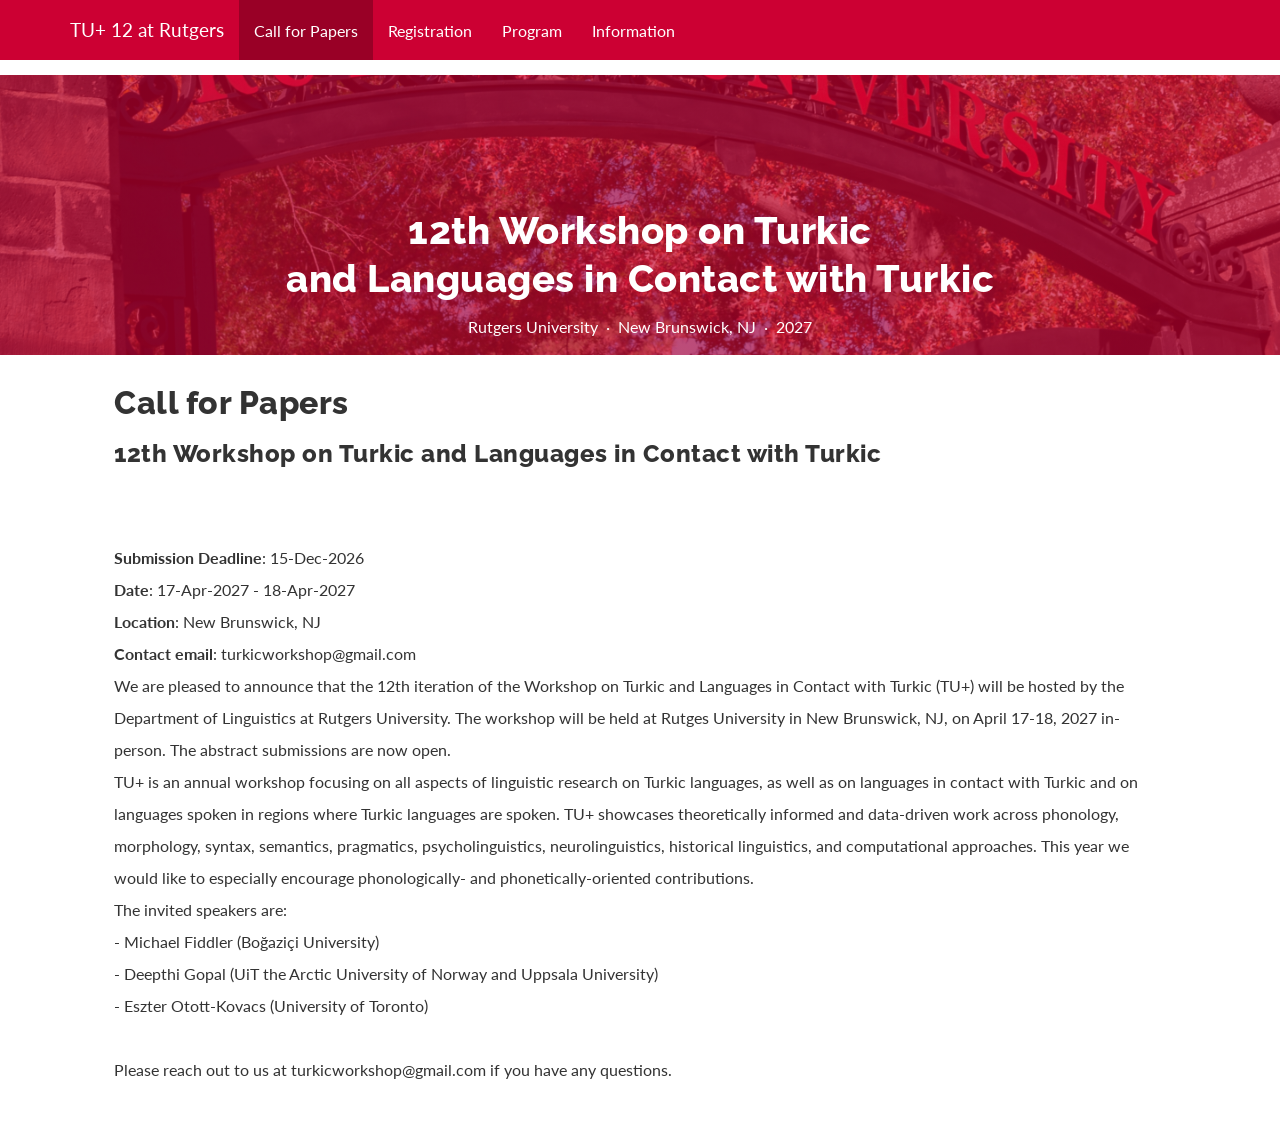
==== commit c1ecabc5: "Update workshop details and formatting in HTML" ====
--- a/callforpapers.html
+++ b/callforpapers.html
@@ -274,23 +274,22 @@
 <h1 class="title toc-ignore">Call for Papers</h1>
 
 </div>
+<h3>12th Workshop on Turkic and Languages in Contact with Turkic</h3>
 <br></br>
-12th Workshop on Turkic and Languages in Contact with Turkic
-<br></br>
-<b>Submission Deadline</b>: 15-Dec-2026<br></br>
-<b>Date</b>: 17-Apr-2027 - 18-Apr-2027<br></br>
-<b>Location</b>: New Brunswick, NJ<br></br>
-<b>Contact email</b>: turkicworkshop@gmail.com<br></br>
+<b>Submission Deadline</b>: 15-Dec-2026<br>
+<b>Date</b>: 17-Apr-2027 - 18-Apr-2027<br>
+<b>Location</b>: New Brunswick, NJ<br>
+<b>Contact email</b>: turkicworkshop@gmail.com<br>
 
 We are pleased to announce that the 12th iteration of the Workshop on Turkic and Languages in Contact with Turkic (TU+) will be hosted by the Department of Linguistics at Rutgers University. The workshop will be held at Rutges University in New Brunswick, NJ, on April 17-18, 2027 in-person. The abstract submissions are now open.
-<br></br>
+<br>
 TU+ is an annual workshop focusing on all aspects of linguistic research on Turkic languages, as well as on languages in contact with Turkic and on languages spoken in regions where Turkic languages are spoken. TU+ showcases theoretically informed and data-driven work across phonology, morphology, syntax, semantics, pragmatics, psycholinguistics, neurolinguistics, historical linguistics, and computational approaches. This year we would like to especially encourage phonologically- and phonetically-oriented contributions.
-<br></br>
-The invited speakers are:
-- Michael Fiddler (Boğaziçi University)<br></br>
-- Deepthi Gopal (UiT the Arctic University of Norway and Uppsala University)<br></br>
-- Eszter Otott-Kovacs (University of Toronto)<br></br>
-<br></br>
+<br>
+The invited speakers are:<br>
+- Michael Fiddler (Boğaziçi University)<br>
+- Deepthi Gopal (UiT the Arctic University of Norway and Uppsala University)<br>
+- Eszter Otott-Kovacs (University of Toronto)<br>
+<br>
 Please reach out to us at turkicworkshop@gmail.com if you have any questions.
 
 
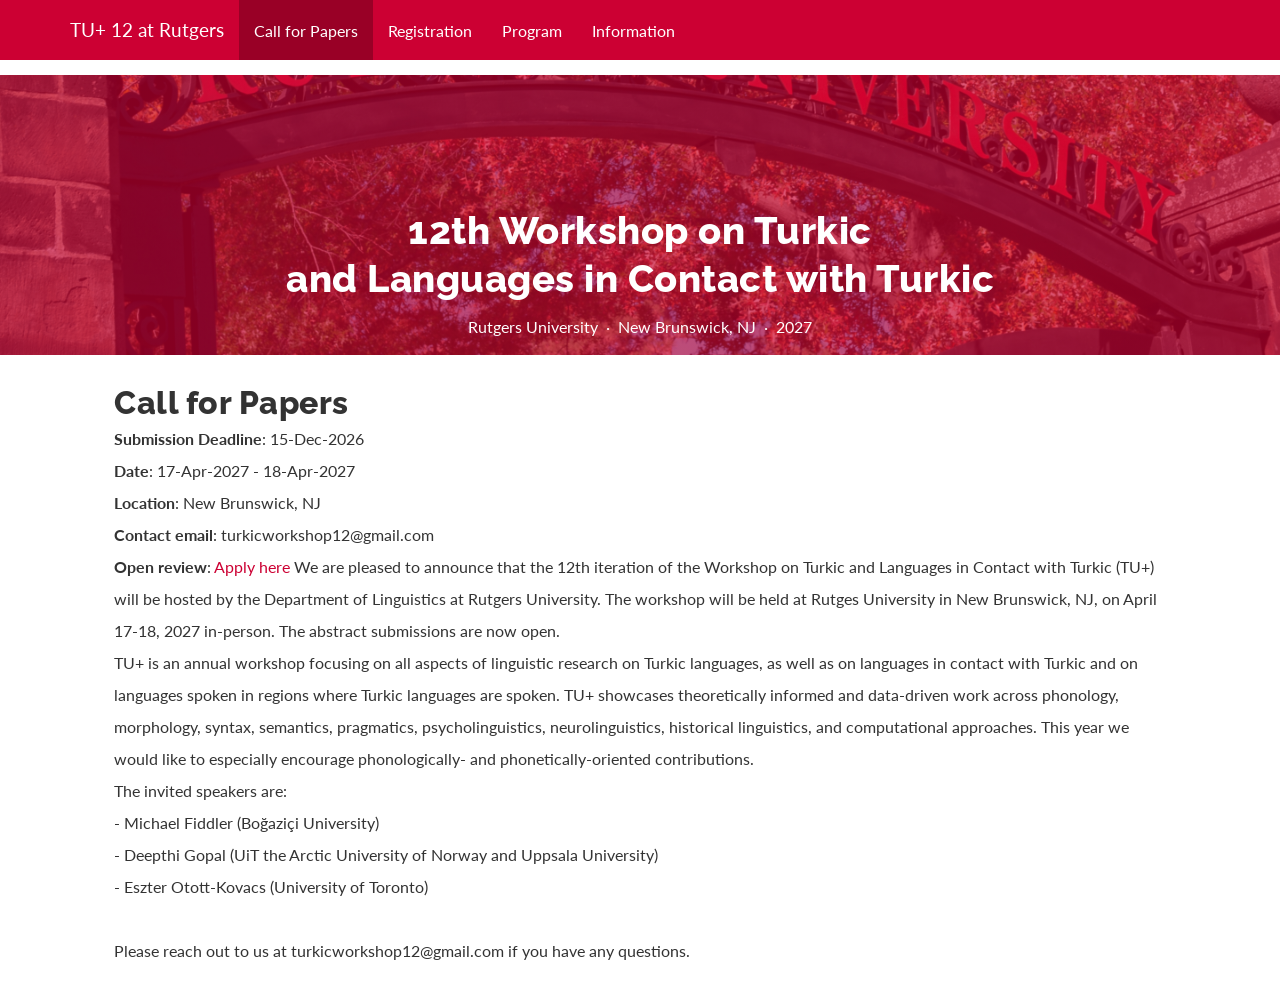
==== commit 7fdc0604: "Link" ====
--- a/callforpapers.html
+++ b/callforpapers.html
@@ -274,12 +274,12 @@
 <h1 class="title toc-ignore">Call for Papers</h1>
 
 </div>
-<h3>12th Workshop on Turkic and Languages in Contact with Turkic</h3>
-<br></br>
 <b>Submission Deadline</b>: 15-Dec-2026<br>
 <b>Date</b>: 17-Apr-2027 - 18-Apr-2027<br>
 <b>Location</b>: New Brunswick, NJ<br>
-<b>Contact email</b>: turkicworkshop@gmail.com<br>
+<b>Contact email</b>: turkicworkshop12@gmail.com<br>
+<b>Open review</b>: <a href="https://openreview.net/group?id=TUplus/2027/Workshop">Apply here</a>
+
 
 We are pleased to announce that the 12th iteration of the Workshop on Turkic and Languages in Contact with Turkic (TU+) will be hosted by the Department of Linguistics at Rutgers University. The workshop will be held at Rutges University in New Brunswick, NJ, on April 17-18, 2027 in-person. The abstract submissions are now open.
 <br>
@@ -290,7 +290,7 @@
 - Deepthi Gopal (UiT the Arctic University of Norway and Uppsala University)<br>
 - Eszter Otott-Kovacs (University of Toronto)<br>
 <br>
-Please reach out to us at turkicworkshop@gmail.com if you have any questions.
+Please reach out to us at turkicworkshop12@gmail.com if you have any questions.
 
 
 </div>
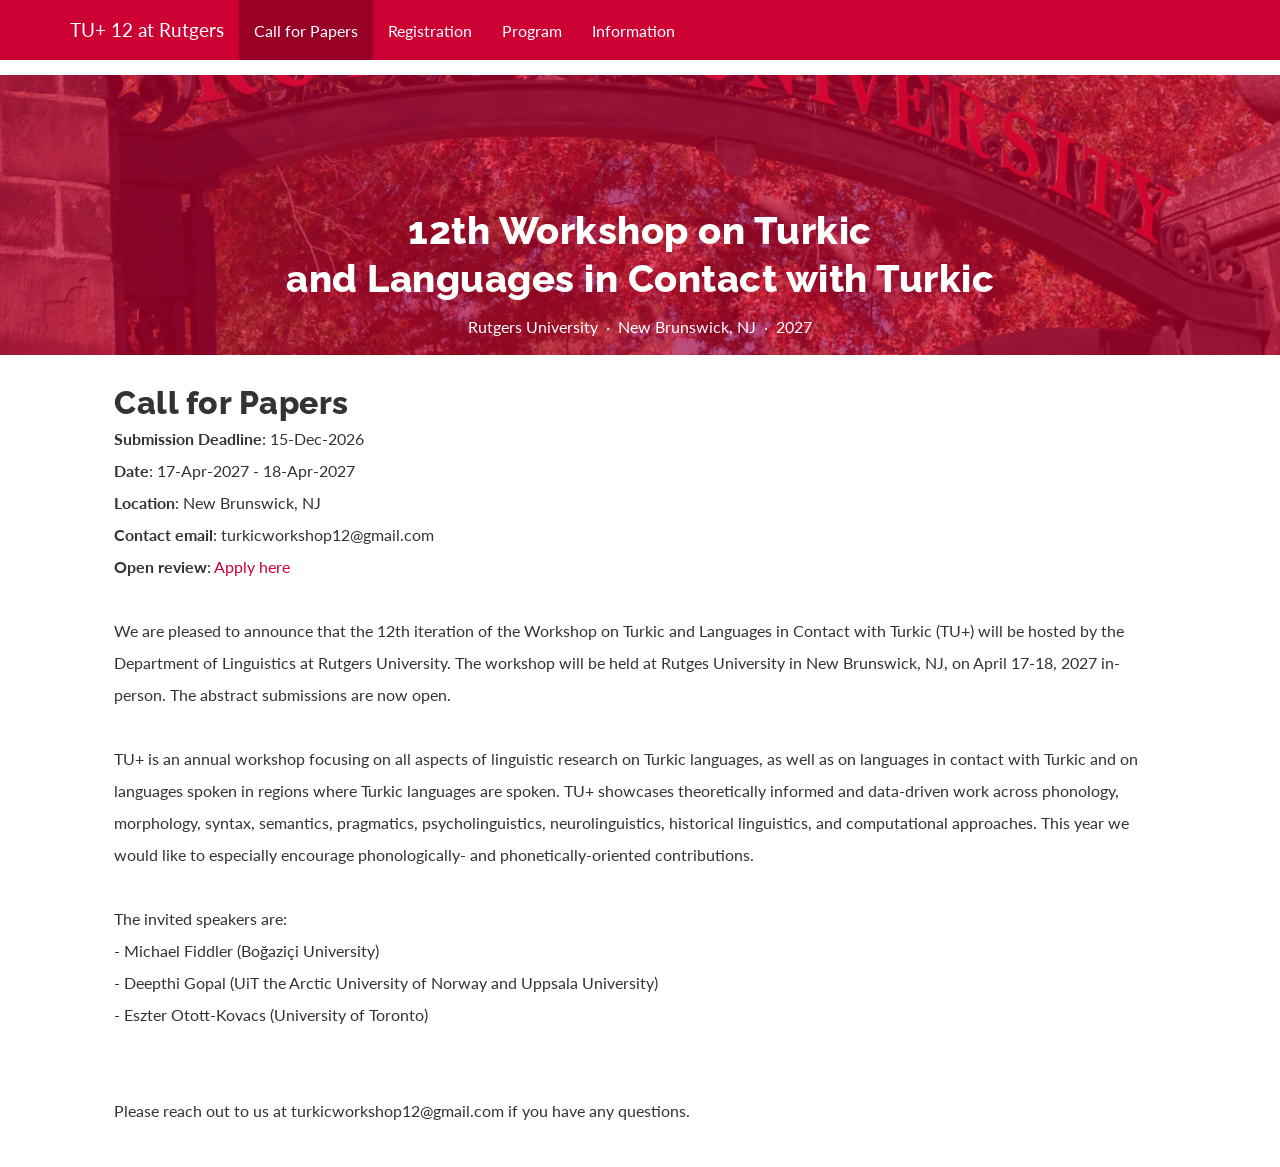
==== commit 05df4cba: "More line breaks" ====
--- a/callforpapers.html
+++ b/callforpapers.html
@@ -278,18 +278,17 @@
 <b>Date</b>: 17-Apr-2027 - 18-Apr-2027<br>
 <b>Location</b>: New Brunswick, NJ<br>
 <b>Contact email</b>: turkicworkshop12@gmail.com<br>
-<b>Open review</b>: <a href="https://openreview.net/group?id=TUplus/2027/Workshop">Apply here</a>
-
+<b>Open review</b>: <a href="https://openreview.net/group?id=TUplus/2027/Workshop">Apply here</a><br><br>
 
 We are pleased to announce that the 12th iteration of the Workshop on Turkic and Languages in Contact with Turkic (TU+) will be hosted by the Department of Linguistics at Rutgers University. The workshop will be held at Rutges University in New Brunswick, NJ, on April 17-18, 2027 in-person. The abstract submissions are now open.
-<br>
+<br><br>
 TU+ is an annual workshop focusing on all aspects of linguistic research on Turkic languages, as well as on languages in contact with Turkic and on languages spoken in regions where Turkic languages are spoken. TU+ showcases theoretically informed and data-driven work across phonology, morphology, syntax, semantics, pragmatics, psycholinguistics, neurolinguistics, historical linguistics, and computational approaches. This year we would like to especially encourage phonologically- and phonetically-oriented contributions.
-<br>
+<br><br>
 The invited speakers are:<br>
 - Michael Fiddler (Boğaziçi University)<br>
 - Deepthi Gopal (UiT the Arctic University of Norway and Uppsala University)<br>
 - Eszter Otott-Kovacs (University of Toronto)<br>
-<br>
+<br><br>
 Please reach out to us at turkicworkshop12@gmail.com if you have any questions.
 
 
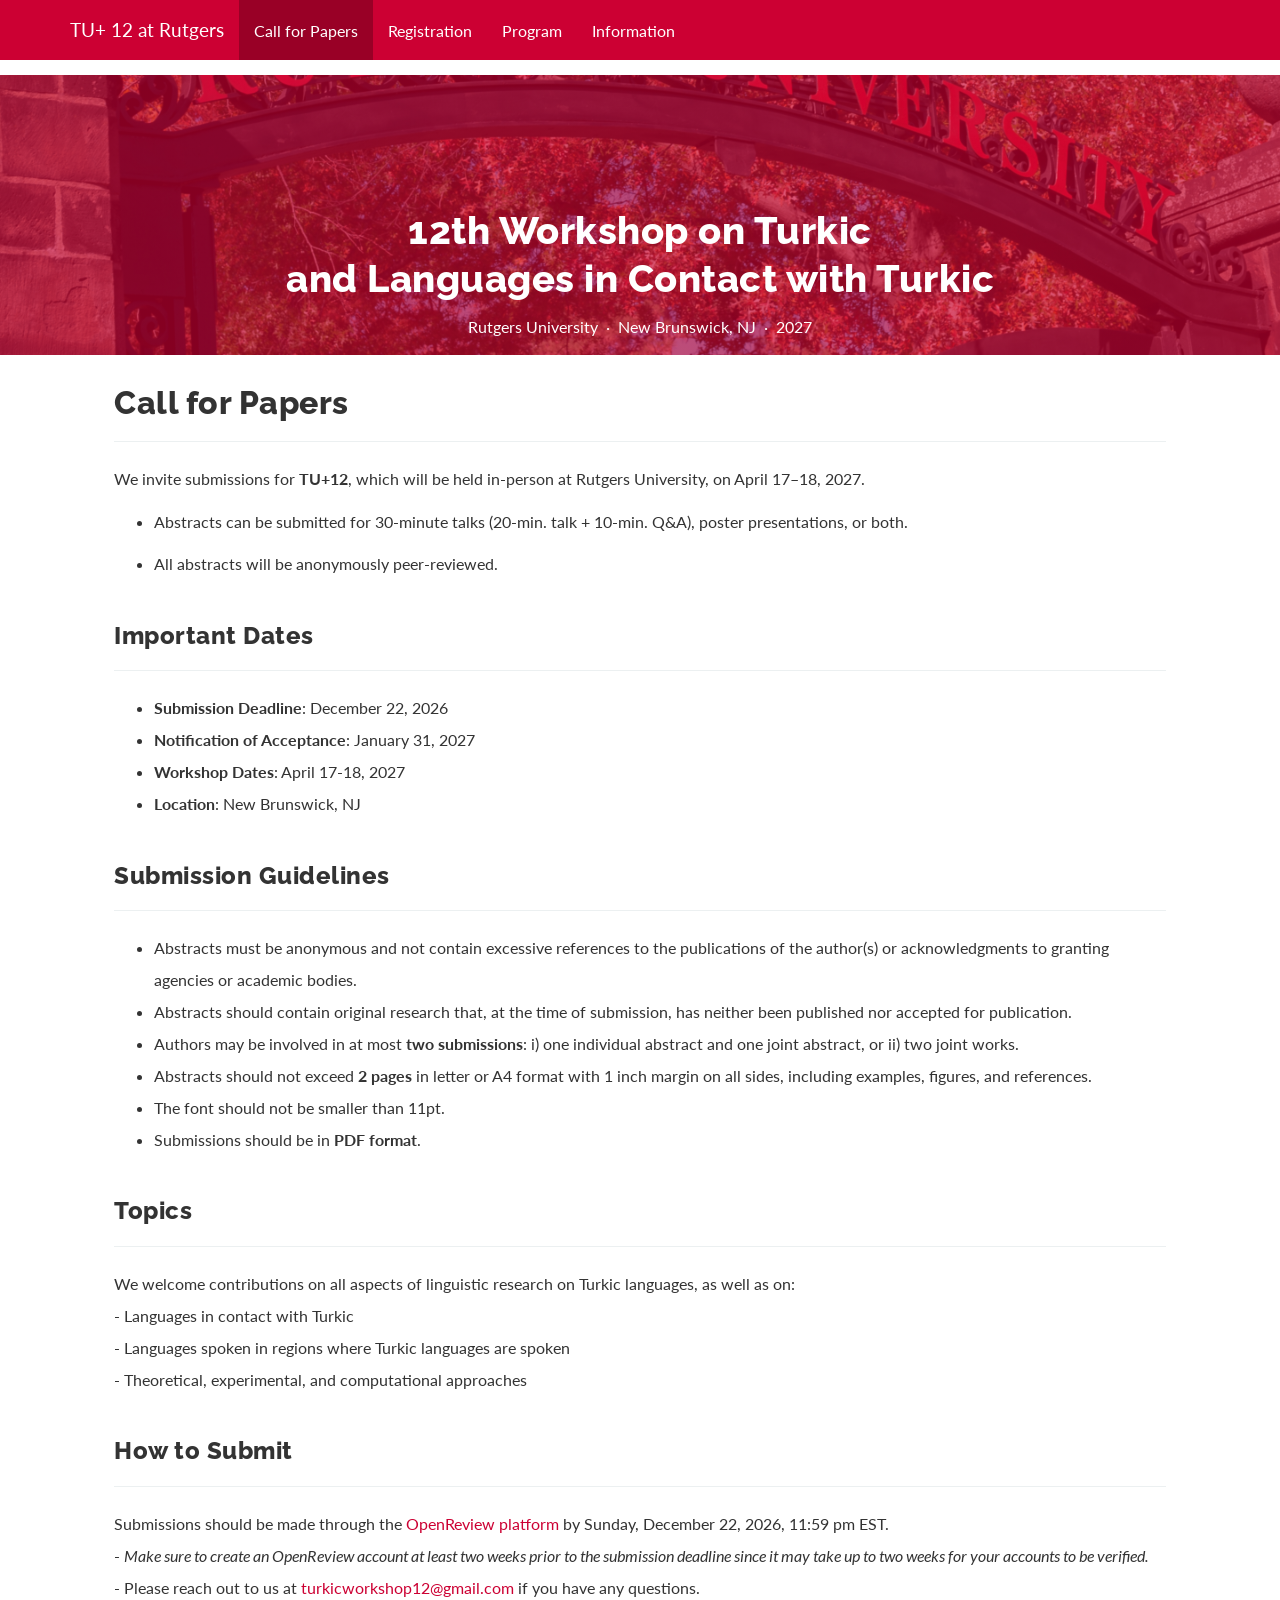
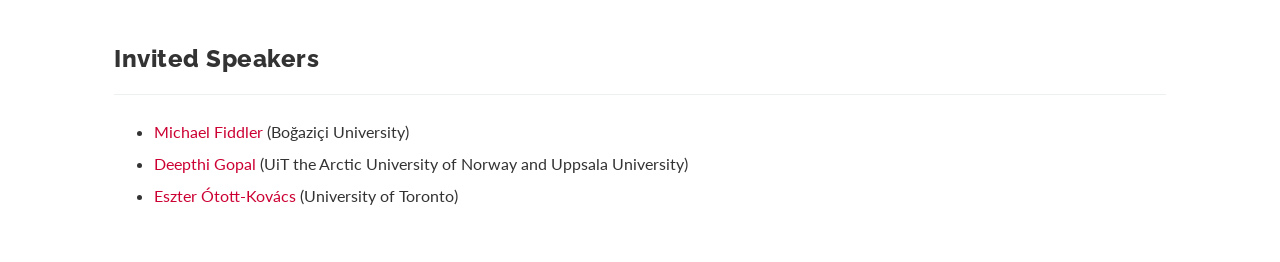
==== commit 0bca0115: "callforpapersiitial" ====
--- a/callforpapers.html
+++ b/callforpapers.html
@@ -274,22 +274,81 @@
 <h1 class="title toc-ignore">Call for Papers</h1>
 
 </div>
-<b>Submission Deadline</b>: 15-Dec-2026<br>
-<b>Date</b>: 17-Apr-2027 - 18-Apr-2027<br>
-<b>Location</b>: New Brunswick, NJ<br>
-<b>Contact email</b>: turkicworkshop12@gmail.com<br>
-<b>Open review</b>: <a href="https://openreview.net/group?id=TUplus/2027/Workshop">Apply here</a><br><br>
-
-We are pleased to announce that the 12th iteration of the Workshop on Turkic and Languages in Contact with Turkic (TU+) will be hosted by the Department of Linguistics at Rutgers University. The workshop will be held at Rutges University in New Brunswick, NJ, on April 17-18, 2027 in-person. The abstract submissions are now open.
-<br><br>
-TU+ is an annual workshop focusing on all aspects of linguistic research on Turkic languages, as well as on languages in contact with Turkic and on languages spoken in regions where Turkic languages are spoken. TU+ showcases theoretically informed and data-driven work across phonology, morphology, syntax, semantics, pragmatics, psycholinguistics, neurolinguistics, historical linguistics, and computational approaches. This year we would like to especially encourage phonologically- and phonetically-oriented contributions.
-<br><br>
-The invited speakers are:<br>
-- Michael Fiddler (Boğaziçi University)<br>
-- Deepthi Gopal (UiT the Arctic University of Norway and Uppsala University)<br>
-- Eszter Otott-Kovacs (University of Toronto)<br>
-<br><br>
-Please reach out to us at turkicworkshop12@gmail.com if you have any questions.
+
+
+<hr />
+<p>We invite submissions for <strong>TU+12</strong>, which will be held
+in-person at Rutgers University, on April 17–18, 2027.</p>
+<ul>
+<li><p>Abstracts can be submitted for 30-minute talks (20-min. talk +
+10-min. Q&amp;A), poster presentations, or both.</p></li>
+<li><p>All abstracts will be anonymously peer-reviewed.<br><br></p></li>
+</ul>
+<div id="important-dates" class="section level3">
+<h3>Important Dates</h3>
+<hr />
+<ul>
+<li><b>Submission Deadline</b>: December 22, 2026<br></li>
+<li><b>Notification of Acceptance</b>: January 31, 2027<br></li>
+<li><b>Workshop Dates</b>: April 17-18, 2027<br></li>
+<li><b>Location</b>: New Brunswick, NJ<br><br></li>
+</ul>
+</div>
+<div id="submission-guidelines" class="section level3">
+<h3>Submission Guidelines</h3>
+<hr />
+<ul>
+<li>Abstracts must be anonymous and not contain excessive references to
+the publications of the author(s) or acknowledgments to granting
+agencies or academic bodies.</li>
+<li>Abstracts should contain original research that, at the time of
+submission, has neither been published nor accepted for
+publication.</li>
+<li>Authors may be involved in at most <strong>two submissions</strong>:
+i) one individual abstract and one joint abstract, or ii) two joint
+works.</li>
+<li>Abstracts should not exceed <strong>2 pages</strong> in letter or A4
+format with 1 inch margin on all sides, including examples, figures, and
+references.</li>
+<li>The font should not be smaller than 11pt.</li>
+<li>Submissions should be in <strong>PDF format</strong>.<br><br></li>
+</ul>
+</div>
+<div id="topics" class="section level3">
+<h3>Topics</h3>
+<hr />
+<p>We welcome contributions on all aspects of linguistic research on
+Turkic languages, as well as on:<br> - Languages in contact with
+Turkic<br> - Languages spoken in regions where Turkic languages are
+spoken<br> - Theoretical, experimental, and computational
+approaches<br><br></p>
+</div>
+<div id="how-to-submit" class="section level3">
+<h3>How to Submit</h3>
+<hr />
+<p>Submissions should be made through the <a
+href="https://openreview.net/challenge?redirect=%2Fgroup%3Fid%3DTUplus%2F2027%2FWorkshop">OpenReview
+platform</a> by Sunday, December 22, 2026, 11:59 pm EST. <br> - <i>Make
+sure to create an OpenReview account at least two weeks prior to the
+submission deadline since it may take up to two weeks for your accounts
+to be verified.</i><br> - Please reach out to us at <a
+href="mailto:turkicworkshop12@gmail.com">turkicworkshop12@gmail.com</a>
+if you have any questions.<br><br></p>
+</div>
+<div id="invited-speakers" class="section level3">
+<h3>Invited Speakers</h3>
+<hr />
+<ul>
+<li><a href="https://sites.google.com/view/michaelfiddler">Michael
+Fiddler</a> (Boğaziçi University)</li>
+<li><a href="https://deepthigop.al">Deepthi Gopal</a> (UiT the Arctic
+University of Norway and Uppsala University)</li>
+<li><a href="https://eszterotottkovacs.ca">Eszter Ótott-Kovács</a>
+(University of Toronto)</li>
+</ul>
+</div>
+
+
 
 
 </div>
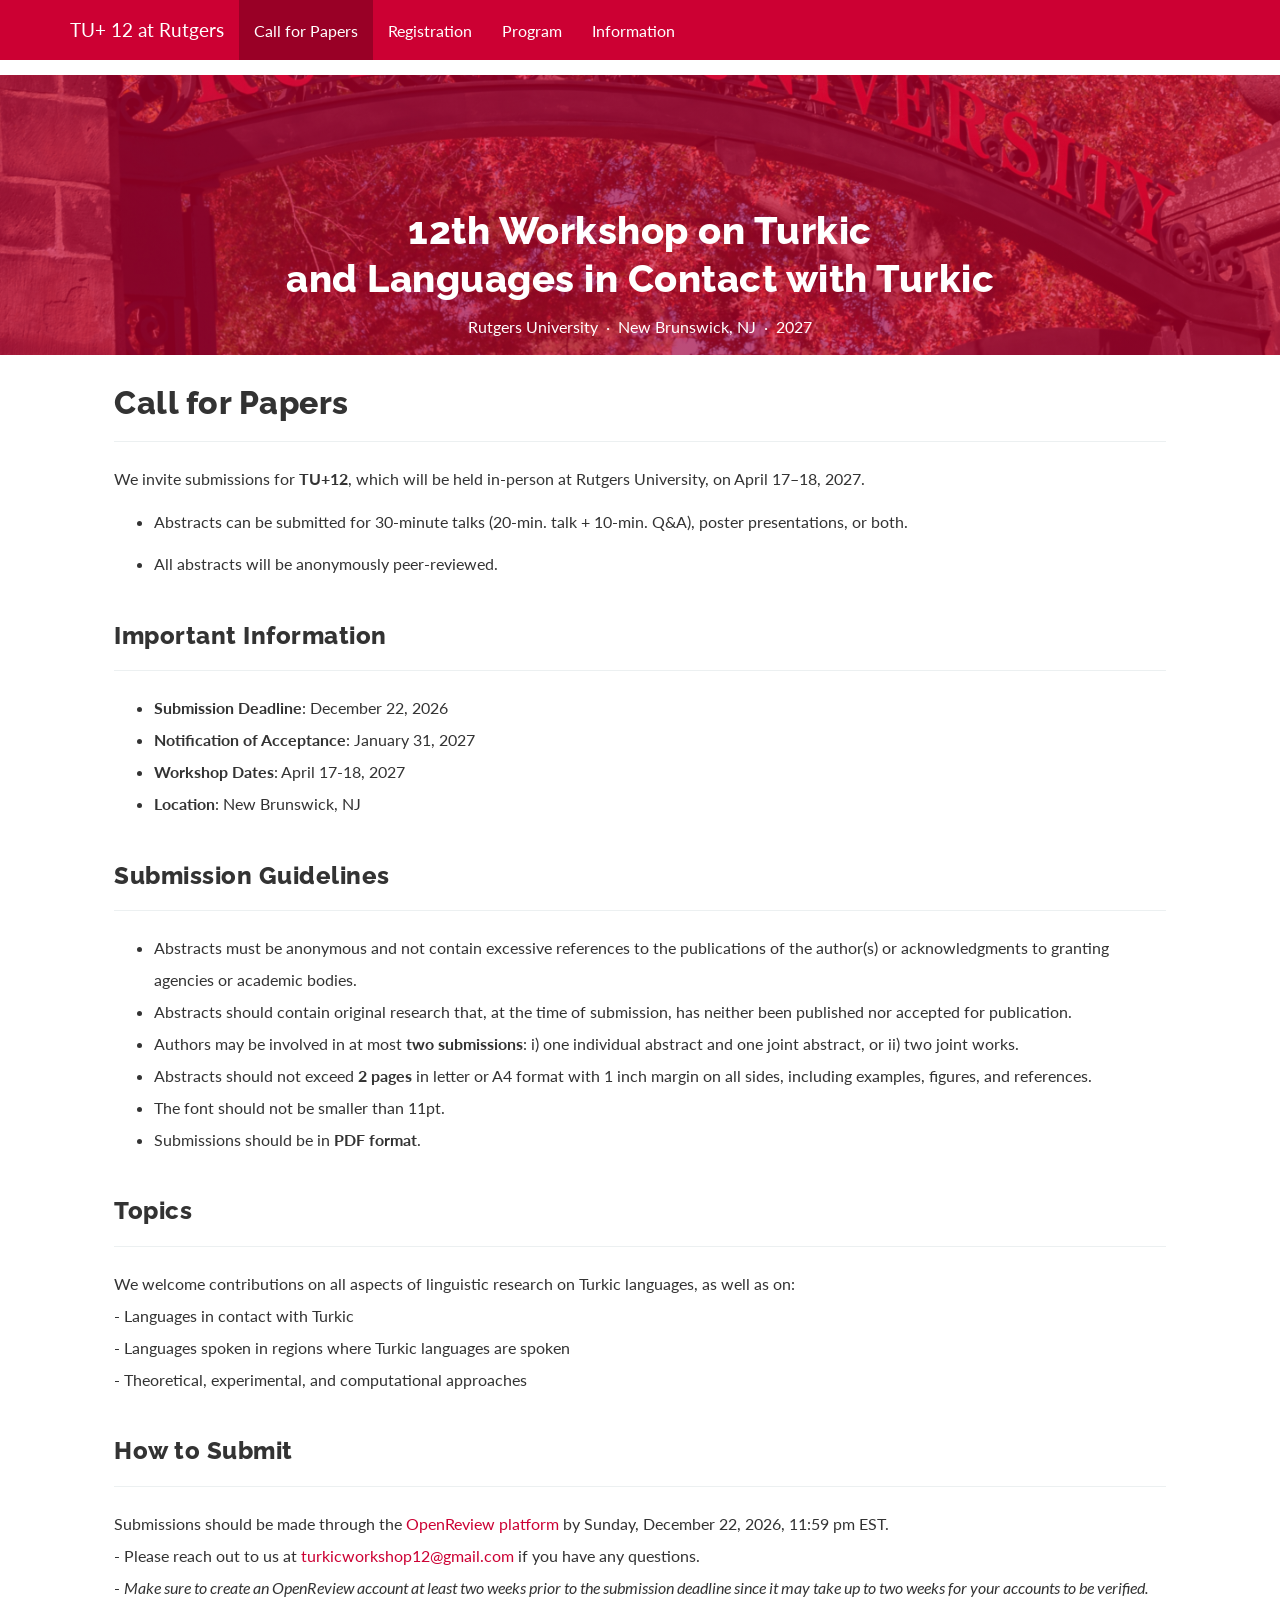
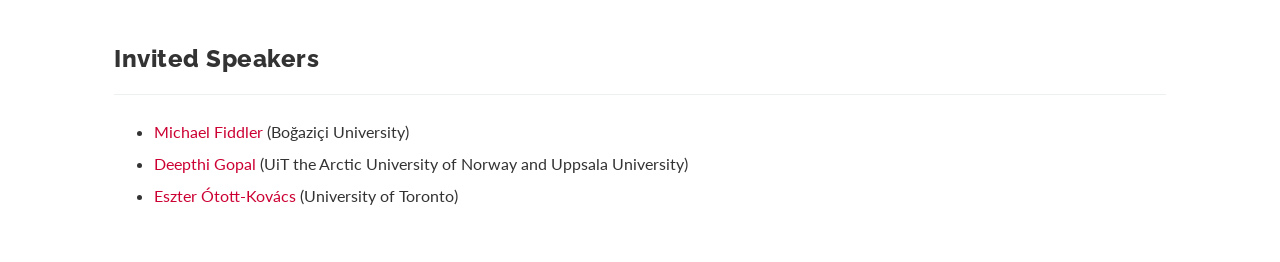
==== commit 550dd897: "update" ====
--- a/callforpapers.html
+++ b/callforpapers.html
@@ -284,8 +284,8 @@
 10-min. Q&amp;A), poster presentations, or both.</p></li>
 <li><p>All abstracts will be anonymously peer-reviewed.<br><br></p></li>
 </ul>
-<div id="important-dates" class="section level3">
-<h3>Important Dates</h3>
+<div id="important-information" class="section level3">
+<h3>Important Information</h3>
 <hr />
 <ul>
 <li><b>Submission Deadline</b>: December 22, 2026<br></li>
@@ -328,12 +328,12 @@
 <hr />
 <p>Submissions should be made through the <a
 href="https://openreview.net/challenge?redirect=%2Fgroup%3Fid%3DTUplus%2F2027%2FWorkshop">OpenReview
-platform</a> by Sunday, December 22, 2026, 11:59 pm EST. <br> - <i>Make
-sure to create an OpenReview account at least two weeks prior to the
-submission deadline since it may take up to two weeks for your accounts
-to be verified.</i><br> - Please reach out to us at <a
+platform</a> by Sunday, December 22, 2026, 11:59 pm EST. <br> - Please
+reach out to us at <a
 href="mailto:turkicworkshop12@gmail.com">turkicworkshop12@gmail.com</a>
-if you have any questions.<br><br></p>
+if you have any questions.<br> - <i>Make sure to create an OpenReview
+account at least two weeks prior to the submission deadline since it may
+take up to two weeks for your accounts to be verified.</i><br><br></p>
 </div>
 <div id="invited-speakers" class="section level3">
 <h3>Invited Speakers</h3>
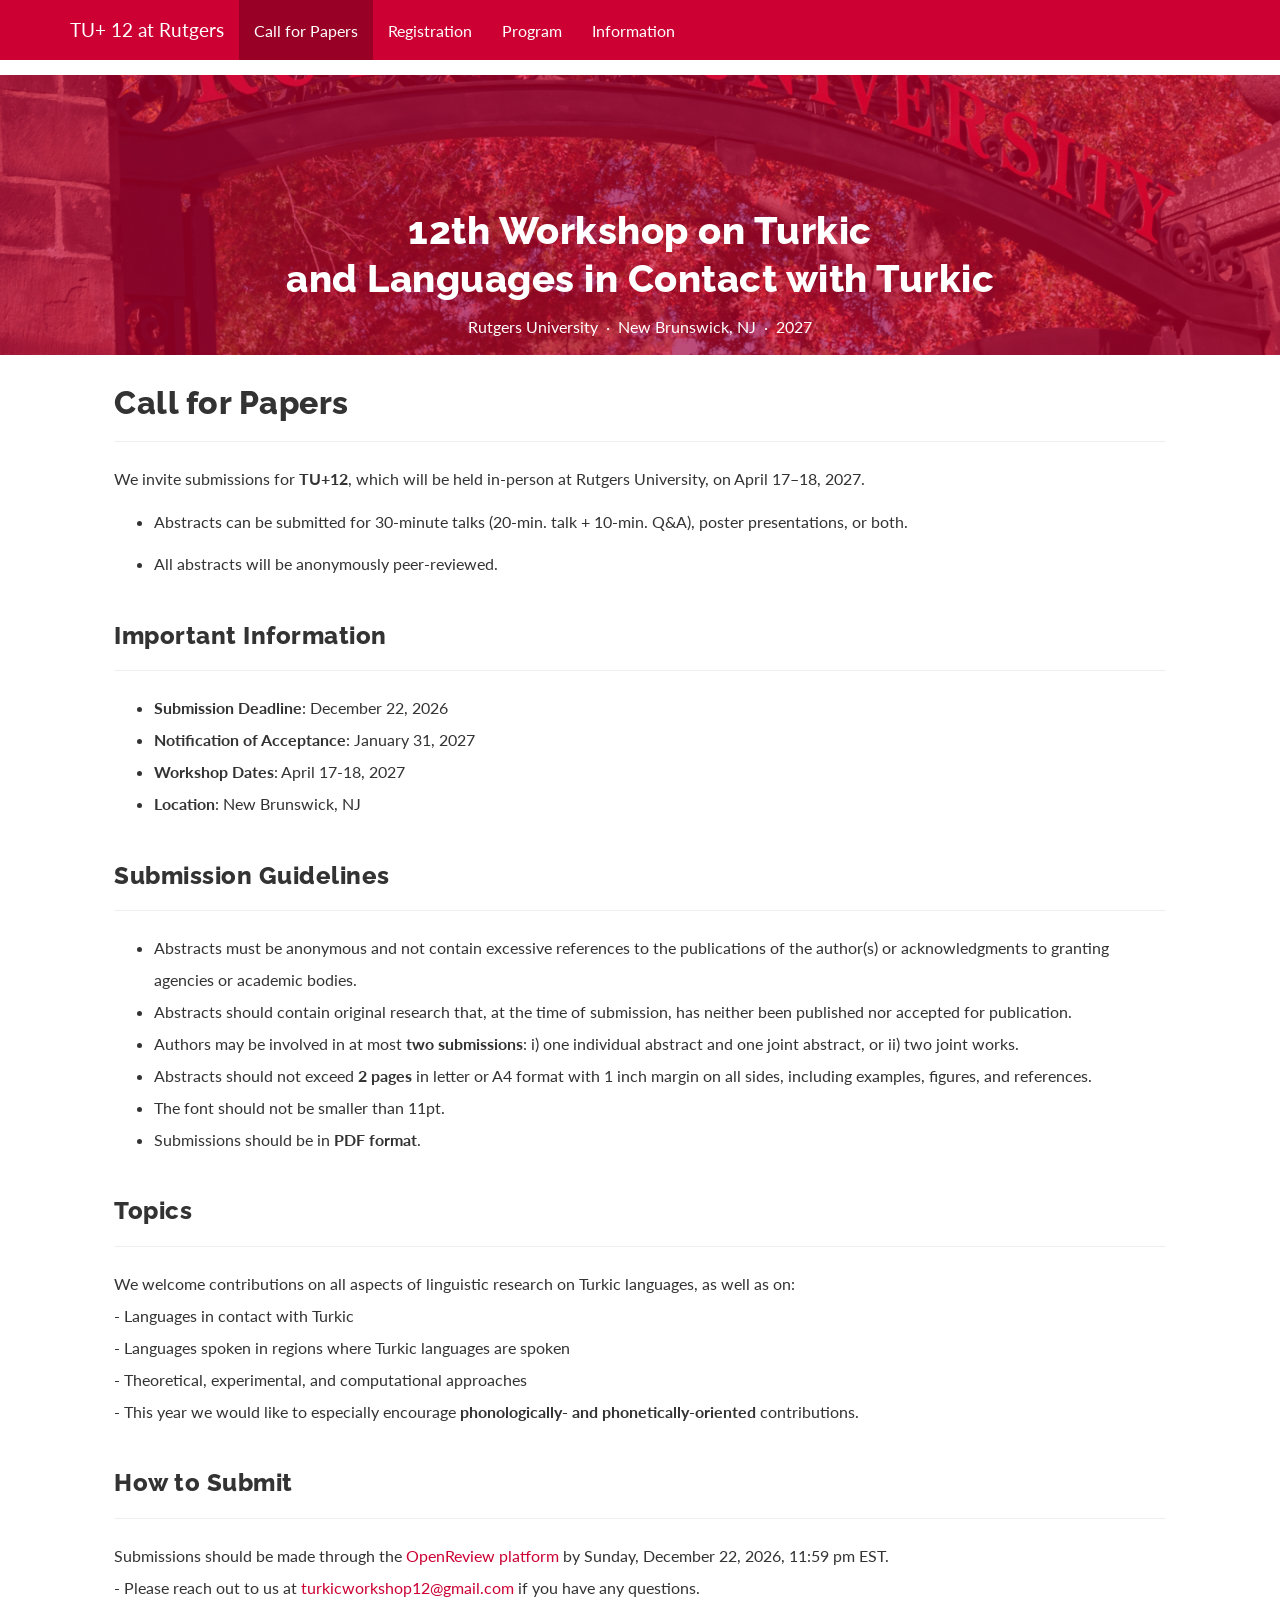
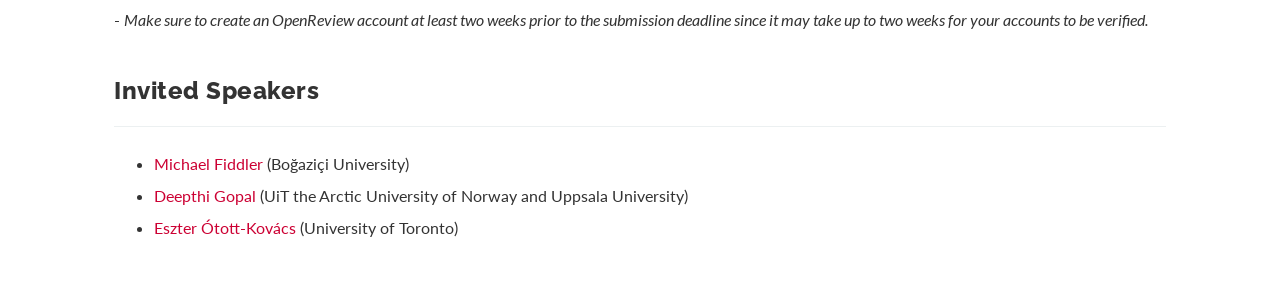
==== commit 1d1bfeea: "phonology requirement" ====
--- a/callforpapers.html
+++ b/callforpapers.html
@@ -320,8 +320,9 @@
 <p>We welcome contributions on all aspects of linguistic research on
 Turkic languages, as well as on:<br> - Languages in contact with
 Turkic<br> - Languages spoken in regions where Turkic languages are
-spoken<br> - Theoretical, experimental, and computational
-approaches<br><br></p>
+spoken<br> - Theoretical, experimental, and computational approaches<br>
+- This year we would like to especially encourage <b>phonologically- and
+phonetically-oriented</b> contributions.<br><br></p>
 </div>
 <div id="how-to-submit" class="section level3">
 <h3>How to Submit</h3>
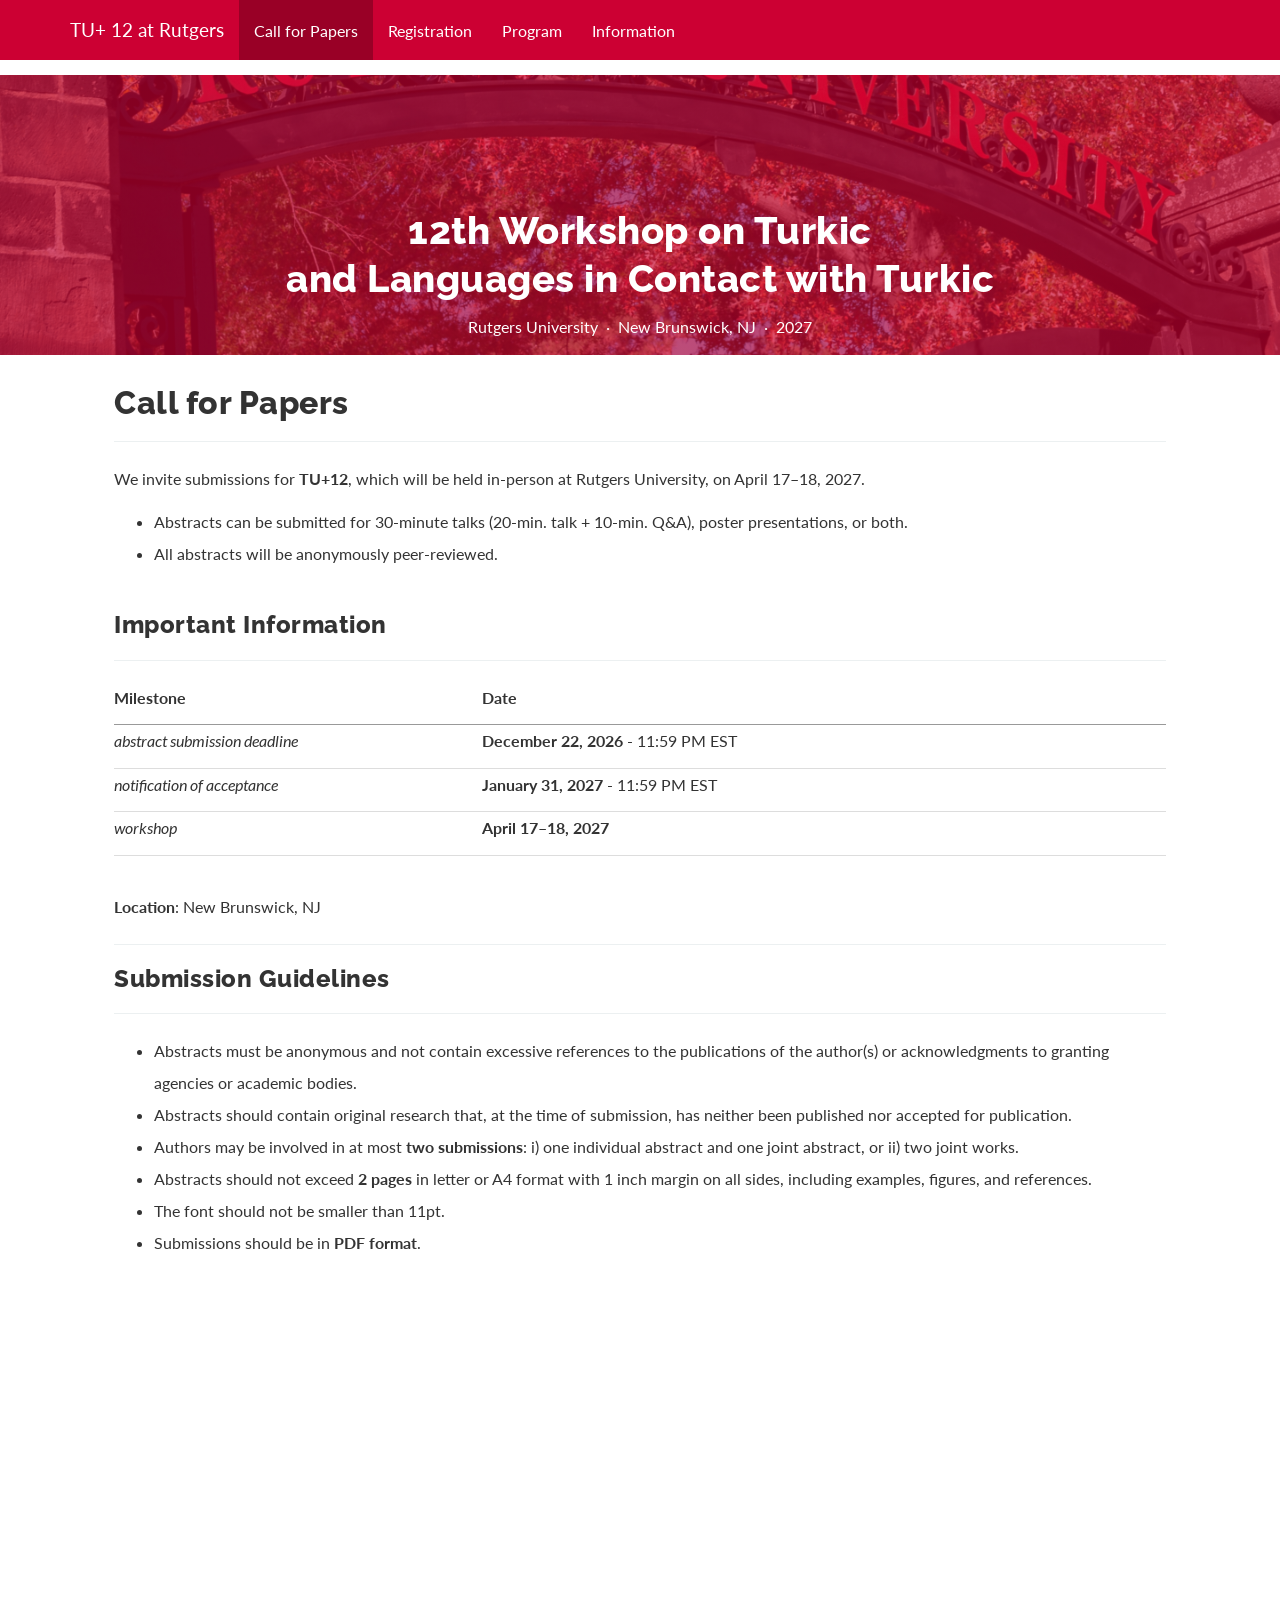
==== commit 6e659d50: "Update formatting" ====
--- a/callforpapers.html
+++ b/callforpapers.html
@@ -13,7 +13,7 @@
 
 <title>Call for Papers</title>
 
-<script src="site_libs/header-attrs-2.30/header-attrs.js"></script>
+<script src="site_libs/header-attrs-2.32/header-attrs.js"></script>
 <script src="site_libs/jquery-3.6.0/jquery-3.6.0.min.js"></script>
 <meta name="viewport" content="width=device-width, initial-scale=1" />
 <link href="site_libs/bootstrap-3.3.5/css/flatly.min.css" rel="stylesheet" />
@@ -280,19 +280,37 @@
 <p>We invite submissions for <strong>TU+12</strong>, which will be held
 in-person at Rutgers University, on April 17–18, 2027.</p>
 <ul>
-<li><p>Abstracts can be submitted for 30-minute talks (20-min. talk +
-10-min. Q&amp;A), poster presentations, or both.</p></li>
-<li><p>All abstracts will be anonymously peer-reviewed.<br><br></p></li>
+<li>Abstracts can be submitted for 30-minute talks (20-min. talk +
+10-min. Q&amp;A), poster presentations, or both.</li>
+<li>All abstracts will be anonymously peer-reviewed.<br><br></li>
 </ul>
 <div id="important-information" class="section level3">
 <h3>Important Information</h3>
 <hr />
-<ul>
-<li><b>Submission Deadline</b>: December 22, 2026<br></li>
-<li><b>Notification of Acceptance</b>: January 31, 2027<br></li>
-<li><b>Workshop Dates</b>: April 17-18, 2027<br></li>
-<li><b>Location</b>: New Brunswick, NJ<br><br></li>
-</ul>
+<div style="width: 100%; margin-bottom: 35px;">
+<div
+style="display: grid; grid-template-columns: 35% 65%; padding: 0px 0; border-bottom: 1px solid #999; font-weight: bold;">
+<p>Milestone</p>
+<p>Date</p>
+</div>
+<div
+style="display: grid; grid-template-columns: 35% 65%; padding: 0px 0; border-bottom: 1px solid #ddd;">
+<p><em>abstract submission deadline</em></p>
+<p><strong>December 22, 2026</strong> - 11:59 PM EST</p>
+</div>
+<div
+style="display: grid; grid-template-columns: 35% 65%; padding: 0px 0; border-bottom: 1px solid #ddd;">
+<p><em>notification of acceptance</em></p>
+<p><strong>January 31, 2027</strong> - 11:59 PM EST</p>
+</div>
+<div
+style="display: grid; grid-template-columns: 35% 65%; padding: 0px 0; border-bottom: 1px solid #ddd;">
+<p><em>workshop</em></p>
+<p><strong>April 17–18, 2027</strong></p>
+</div>
+</div>
+<p><b>Location</b>: New Brunswick, NJ</p>
+<hr />
 </div>
 <div id="submission-guidelines" class="section level3">
 <h3>Submission Guidelines</h3>
@@ -318,23 +336,30 @@
 <h3>Topics</h3>
 <hr />
 <p>We welcome contributions on all aspects of linguistic research on
-Turkic languages, as well as on:<br> - Languages in contact with
-Turkic<br> - Languages spoken in regions where Turkic languages are
-spoken<br> - Theoretical, experimental, and computational approaches<br>
-- This year we would like to especially encourage <b>phonologically- and
-phonetically-oriented</b> contributions.<br><br></p>
+Turkic languages, as well as on:</p>
+<ul>
+<li>Languages in contact with Turkic<br></li>
+<li>Languages spoken in regions where Turkic languages are
+spoken<br></li>
+<li>Theoretical, experimental, and computational approaches<br></li>
+<li>This year we would like to especially encourage <b>phonologically-
+and phonetically-oriented</b> contributions.<br><br></li>
+</ul>
 </div>
 <div id="how-to-submit" class="section level3">
 <h3>How to Submit</h3>
 <hr />
 <p>Submissions should be made through the <a
 href="https://openreview.net/challenge?redirect=%2Fgroup%3Fid%3DTUplus%2F2027%2FWorkshop">OpenReview
-platform</a> by Sunday, December 22, 2026, 11:59 pm EST. <br> - Please
-reach out to us at <a
+platform</a> by Sunday, December 22, 2026, 11:59 pm EST.</p>
+<ul>
+<li>Please reach out to us at <a
 href="mailto:turkicworkshop12@gmail.com">turkicworkshop12@gmail.com</a>
-if you have any questions.<br> - <i>Make sure to create an OpenReview
-account at least two weeks prior to the submission deadline since it may
-take up to two weeks for your accounts to be verified.</i><br><br></p>
+if you have any questions.<br></li>
+<li><i>Make sure to create an OpenReview account at least two weeks
+prior to the submission deadline since it may take up to two weeks for
+your accounts to be verified.</i><br><br></li>
+</ul>
 </div>
 <div id="invited-speakers" class="section level3">
 <h3>Invited Speakers</h3>
--- a/style.css
+++ b/style.css
@@ -365,3 +365,5 @@
 .main-container { max-width: 1100px !important; padding-left: 24px; padding-right: 24px; }
 .main-container > .site-banner { margin-left: calc(50% - 50vw); margin-right: calc(50% - 50vw); }
 @media (max-width: 767px) { body { padding-top: 50px; } .site-banner { padding: 30px 16px; } }
+
+
